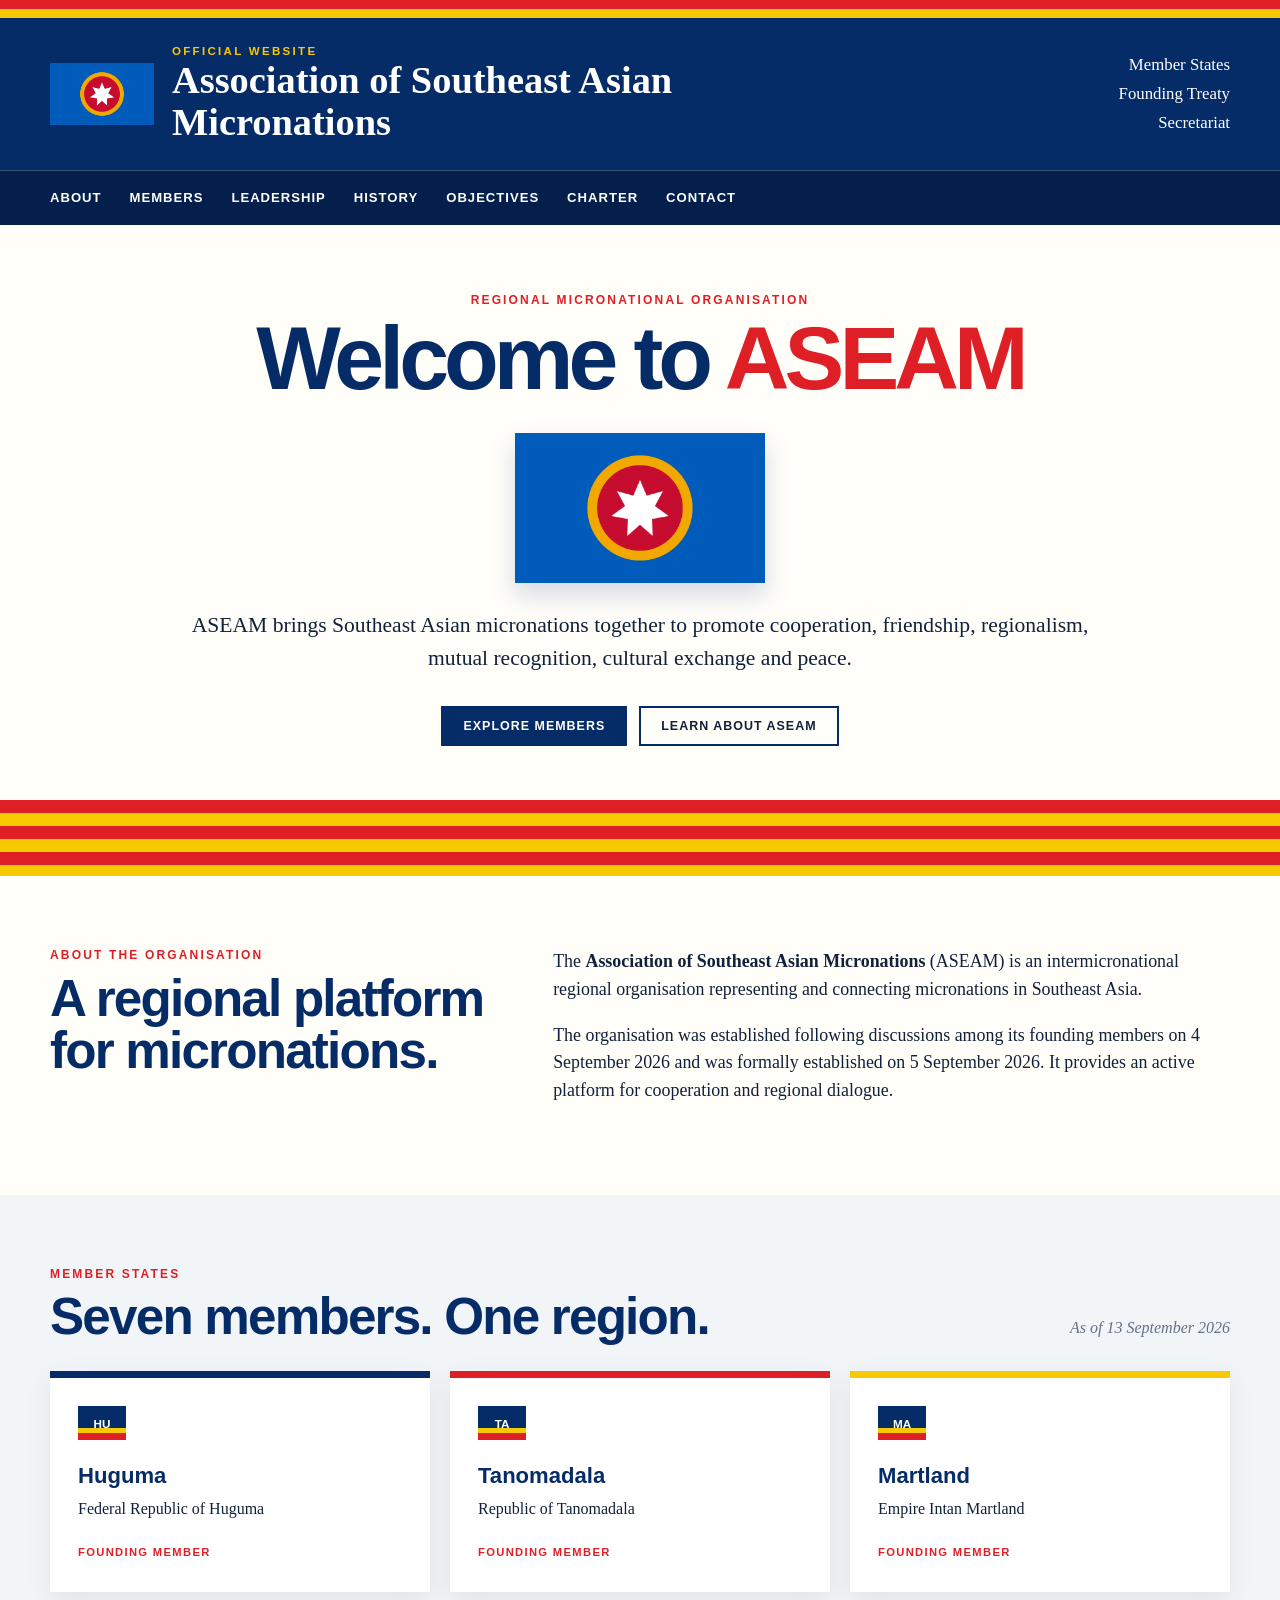
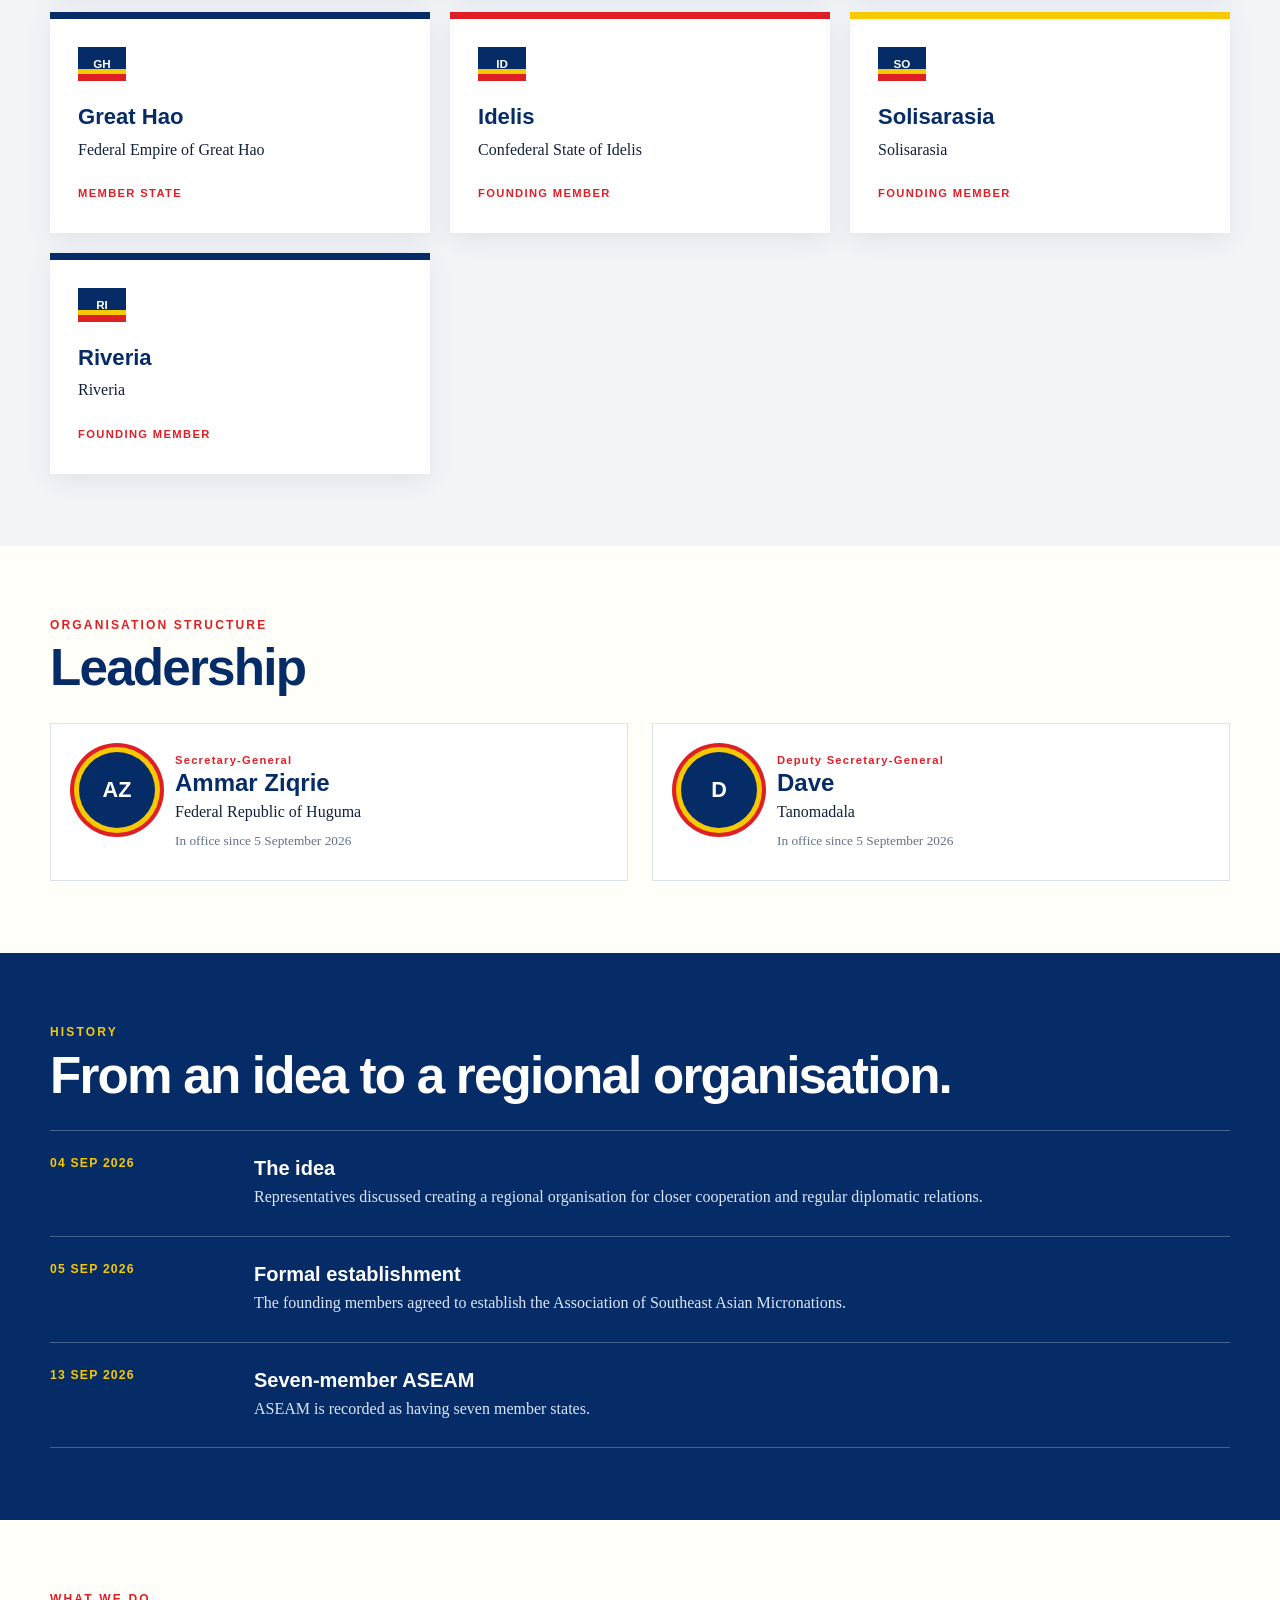
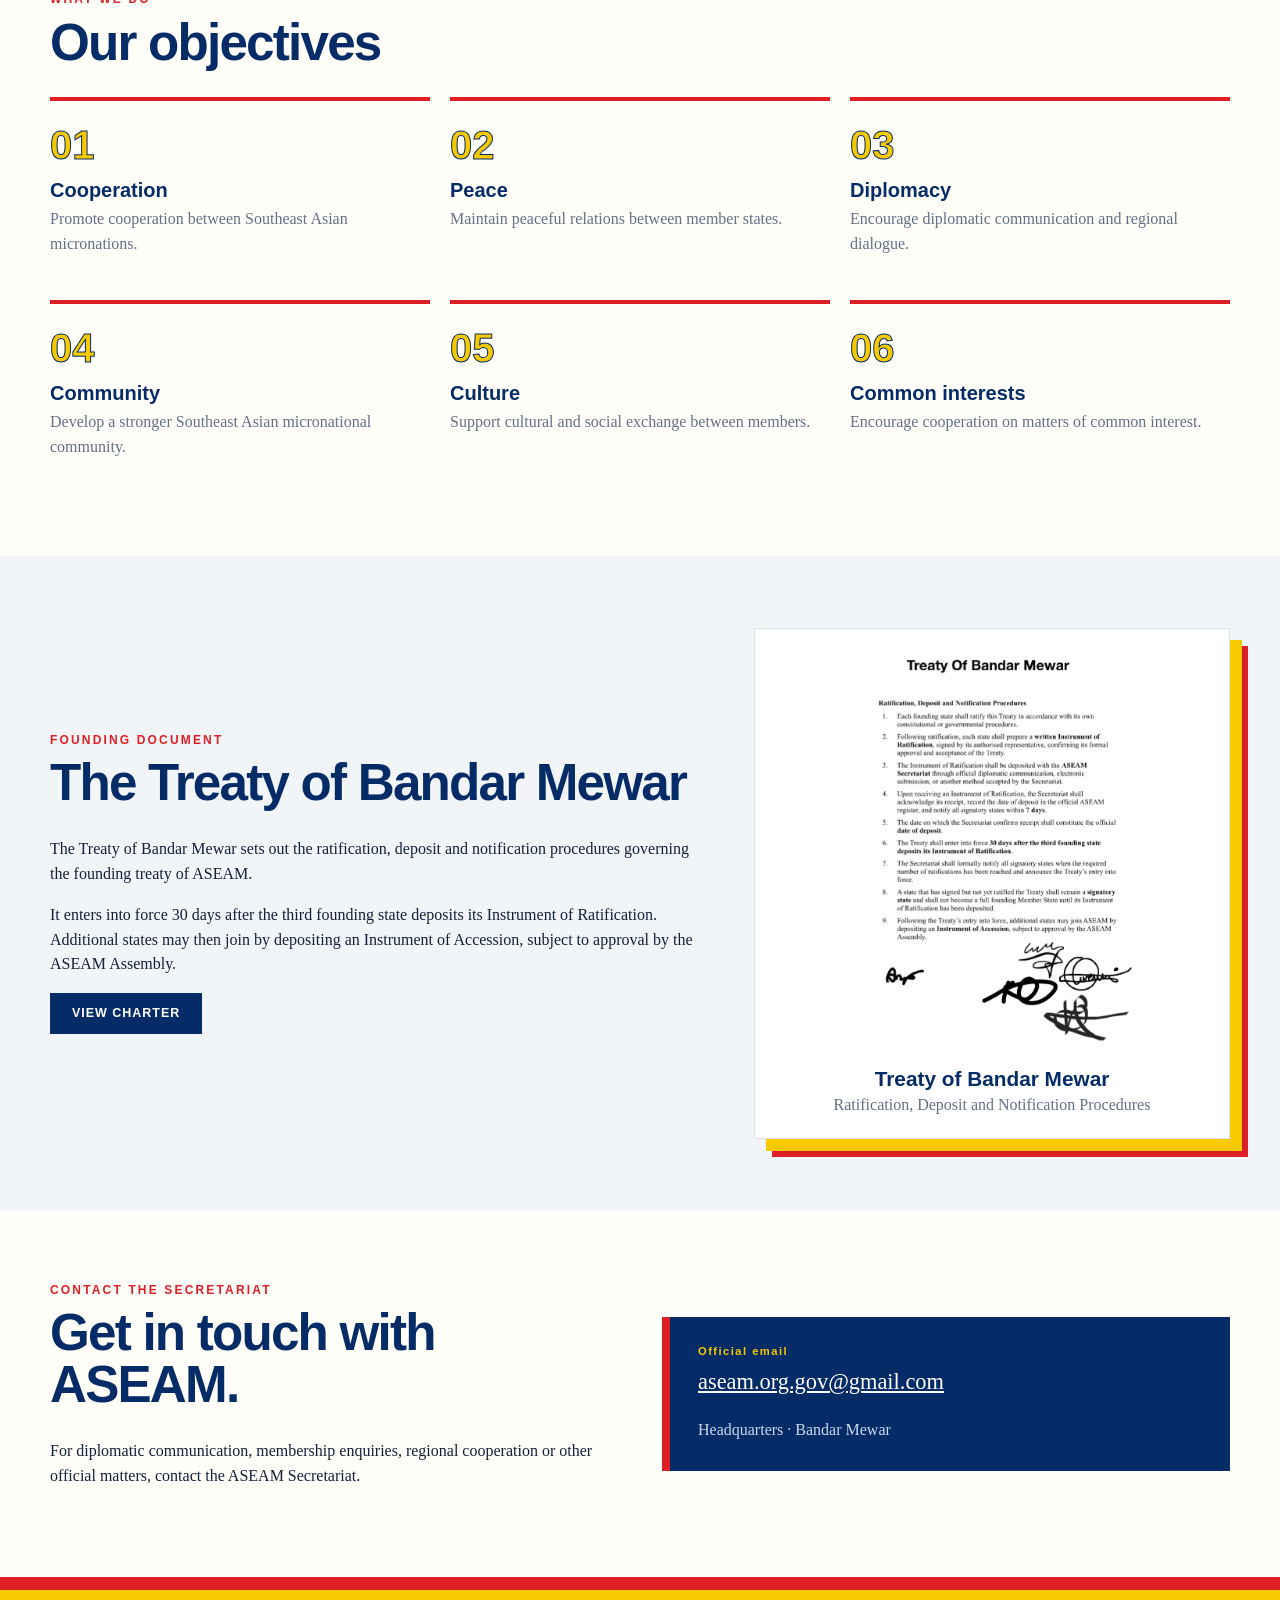
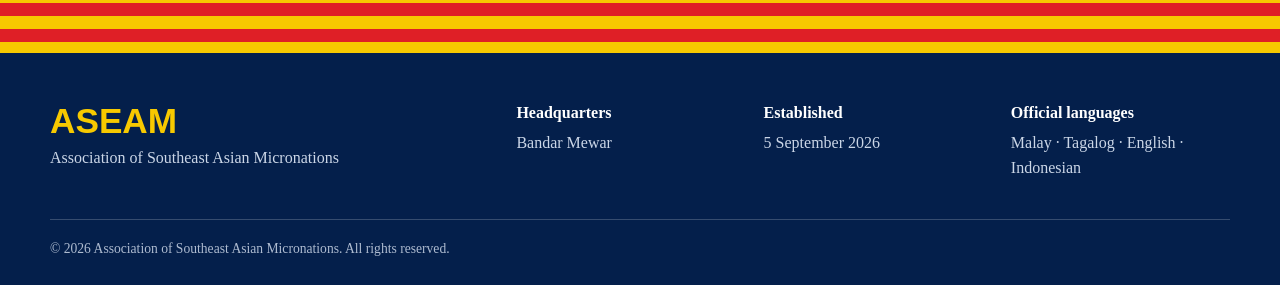
==== index.html @ 9590c594 "Update index.html" ====
<!DOCTYPE html>
<html lang="en">
<head>
  <meta charset="UTF-8">
  <meta name="viewport" content="width=device-width, initial-scale=1.0">
  <meta name="description" content="ASEAM — regional cooperation, friendship and cultural exchange among Southeast Asian micronations.">
  <title>ASEAM — Association of Southeast Asian Micronations</title>
  <style>
    :root {
      --blue: #062c68;
      --blue-2: #0a468f;
      --red: #df1f26;
      --yellow: #f7c900;
      --ink: #12213b;
      --paper: #fffef9;
      --muted: #637087;
      --line: #dce2ea;
      --max: 1180px;
    }

    * { box-sizing: border-box; }
    html { scroll-behavior: smooth; }
    body {
      margin: 0;
      color: var(--ink);
      background: var(--paper);
      font-family: Georgia, "Times New Roman", serif;
      line-height: 1.55;
    }
    img { display: block; max-width: 100%; }
    a { color: inherit; }
    .container { width: min(var(--max), calc(100% - 40px)); margin-inline: auto; }

    .colour-band {
      height: 18px;
      background: linear-gradient(to bottom, var(--red) 0 50%, var(--yellow) 50% 100%);
    }

    .site-header { background: var(--blue); color: white; }
    .masthead {
      min-height: 150px;
      display: flex;
      align-items: center;
      justify-content: space-between;
      gap: 32px;
      padding-block: 24px;
    }
    .brand { display: flex; align-items: center; gap: 18px; text-decoration: none; }
    .brand img { width: 104px; height: 104px; object-fit: contain; }
    .brand-kicker { margin: 0 0 2px; color: var(--yellow); font: 700 .72rem/1.2 Arial, sans-serif; letter-spacing: .2em; }
    .brand h1 { margin: 0; max-width: 690px; font-size: clamp(1.45rem, 3vw, 2.5rem); line-height: 1.08; font-weight: 600; }

    .quick-links { display: grid; gap: 3px; text-align: right; font-size: 1.05rem; }
    .quick-links a { text-decoration: none; }
    .quick-links a:hover { color: var(--yellow); }

    .nav-wrap { border-top: 1px solid rgb(255 255 255 / .22); background: #041f4b; }
    .main-nav { min-height: 54px; display: flex; align-items: center; justify-content: space-between; }
    .nav-links { display: flex; align-items: center; gap: 28px; }
    .nav-links a { color: white; text-decoration: none; font: 700 .82rem/1 Arial, sans-serif; letter-spacing: .075em; text-transform: uppercase; }
    .nav-links a:hover { color: var(--yellow); }
    .menu-toggle { display: none; border: 0; background: transparent; color: white; font-size: 1.6rem; cursor: pointer; }

    .hero { padding: 68px 0 54px; text-align: center; }
    .eyebrow { margin: 0 0 10px; color: var(--red); font: 800 .75rem/1.2 Arial, sans-serif; letter-spacing: .18em; text-transform: uppercase; }
    .hero h2 { margin: 0; color: var(--blue); font: 800 clamp(2.5rem, 7vw, 5.8rem)/.93 Arial, sans-serif; letter-spacing: -.055em; }
    .hero h2 span { color: var(--red); }
    .hero-copy { max-width: 900px; margin: 26px auto 0; font-size: clamp(1.05rem, 2.1vw, 1.35rem); }
    .hero-seal { width: min(250px, 55vw); margin: 32px auto 0; filter: drop-shadow(0 12px 12px rgb(6 44 104 / .17)); }
    .hero-actions { display: flex; justify-content: center; flex-wrap: wrap; gap: 12px; margin-top: 30px; }
    .button { display: inline-block; padding: 12px 20px; border: 2px solid var(--blue); text-decoration: none; font: 800 .78rem/1 Arial, sans-serif; letter-spacing: .08em; text-transform: uppercase; }
    .button.primary { color: white; background: var(--blue); }
    .button.primary:hover { background: var(--red); border-color: var(--red); }
    .button.secondary:hover { color: white; background: var(--blue); }

    .stripe-block { height: 76px; background: repeating-linear-gradient(to bottom, var(--red) 0 13px, var(--yellow) 13px 26px); }
    .section { padding: 72px 0; }
    .section-alt { background: #f2f5f8; }
    .section-dark { color: white; background: var(--blue); }
    .section h2 { margin: 0 0 28px; color: var(--blue); font: 800 clamp(2rem, 4vw, 3.45rem)/1.02 Arial, sans-serif; letter-spacing: -.035em; }
    .section-dark h2 { color: white; }
    .section-dark .eyebrow { color: var(--yellow); }
    .intro-grid { display: grid; grid-template-columns: .9fr 1.4fr; gap: 68px; align-items: start; }
    .prose { font-size: 1.12rem; }
    .prose p:first-child { margin-top: 0; }

    .section-heading { display: flex; align-items: end; justify-content: space-between; gap: 20px; }
    .date-note { padding-bottom: 31px; color: var(--muted); font-style: italic; }
    .member-grid, .objectives-grid { display: grid; grid-template-columns: repeat(3, 1fr); gap: 20px; }
    .member-card { position: relative; min-height: 218px; padding: 28px; border-top: 7px solid var(--blue); background: white; box-shadow: 0 8px 25px rgb(18 33 59 / .08); }
    .member-card:nth-child(3n + 2) { border-color: var(--red); }
    .member-card:nth-child(3n) { border-color: var(--yellow); }
    .flag-placeholder { width: 48px; height: 34px; display: grid; place-items: center; margin-bottom: 24px; color: white; background: var(--blue); font: 800 .73rem/1 Arial, sans-serif; box-shadow: inset 0 -7px var(--red), inset 0 -12px var(--yellow); }
    .member-card h3 { margin: 0; color: var(--blue); font: 800 1.38rem/1.1 Arial, sans-serif; }
    .member-card p { margin: 8px 0 18px; }
    .member-card span { color: var(--red); font: 800 .7rem/1 Arial, sans-serif; letter-spacing: .12em; text-transform: uppercase; }

    .leadership-grid { display: grid; grid-template-columns: 1fr 1fr; gap: 24px; }
    .leader-card { display: flex; gap: 20px; padding: 28px; border: 1px solid var(--line); background: white; }
    .avatar { flex: 0 0 76px; height: 76px; display: grid; place-items: center; border-radius: 50%; color: white; background: var(--blue); font: 800 1.35rem Arial, sans-serif; box-shadow: 0 0 0 5px var(--yellow), 0 0 0 9px var(--red); }
    .role { margin: 0 0 7px; color: var(--red); font: 800 .7rem/1 Arial, sans-serif; letter-spacing: .11em; }
    .leader-card h3 { margin: 0; color: var(--blue); font: 800 1.5rem Arial, sans-serif; }
    .leader-card p { margin: 3px 0; }
    .leader-card small { color: var(--muted); }

    .timeline { border-top: 1px solid rgb(255 255 255 / .25); }
    .timeline-item { display: grid; grid-template-columns: 170px 1fr; gap: 34px; padding: 26px 0; border-bottom: 1px solid rgb(255 255 255 / .25); }
    .timeline-item > span { color: var(--yellow); font: 800 .76rem/1 Arial, sans-serif; letter-spacing: .1em; }
    .timeline h3 { margin: 0 0 5px; font: 800 1.25rem Arial, sans-serif; }
    .timeline p { margin: 0; color: #dbe6f8; }

    .objectives-grid > div { padding: 24px 0; border-top: 4px solid var(--red); }
    .objectives-grid b { color: var(--yellow); -webkit-text-stroke: 1px var(--blue); font: 900 2.5rem/1 Arial, sans-serif; }
    .objectives-grid h3 { margin: 12px 0 5px; color: var(--blue); font: 800 1.25rem Arial, sans-serif; }
    .objectives-grid p { margin: 0; color: var(--muted); }

    .charter { display: grid; grid-template-columns: 1.15fr .85fr; gap: 60px; align-items: center; }
    .document-card { padding: 20px; border: 1px solid var(--line); background: white; box-shadow: 12px 12px 0 var(--yellow), 18px 18px 0 var(--red); text-align: center; }
    .document-card img { max-height: 400px; margin: auto; object-fit: contain; }
    .document-card h3 { margin: 18px 0 2px; color: var(--blue); font: 800 1.3rem Arial, sans-serif; }
    .document-card p { margin: 0; color: var(--muted); }

    .contact-card { display: grid; grid-template-columns: 1fr 1fr; gap: 44px; align-items: center; }
    .contact-box { padding: 28px; border-left: 8px solid var(--red); background: var(--blue); color: white; }
    .contact-label { display: block; color: var(--yellow); font: 800 .7rem Arial, sans-serif; letter-spacing: .13em; }
    .contact-box a { display: block; margin: 8px 0 18px; font-size: clamp(1rem, 2.2vw, 1.4rem); }
    .contact-location { color: #cad8ed; }

    footer { padding: 48px 0 26px; color: white; background: #041f4b; }
    .footer-grid { display: grid; grid-template-columns: 2fr repeat(3, 1fr); gap: 28px; }
    .footer-brand { color: var(--yellow); font: 900 2.2rem Arial, sans-serif; }
    footer p { margin: 5px 0; color: #cbd6e7; }
    .copyright { margin-top: 34px; padding-top: 18px; border-top: 1px solid rgb(255 255 255 / .2); color: #aebbd0; font-size: .85rem; }

    @media (max-width: 850px) {
      .masthead { min-height: 126px; }
      .brand img { width: 78px; height: 78px; }
      .quick-links { display: none; }
      .menu-toggle { display: block; margin-left: auto; }
      .main-nav { position: relative; }
      .nav-links { display: none; position: absolute; z-index: 5; top: 54px; left: -20px; right: -20px; padding: 18px 20px 24px; background: #041f4b; flex-direction: column; align-items: flex-start; gap: 18px; }
      .nav-links.open { display: flex; }
      .intro-grid, .charter, .contact-card { grid-template-columns: 1fr; gap: 32px; }
      .member-grid, .objectives-grid { grid-template-columns: repeat(2, 1fr); }
      .leadership-grid { grid-template-columns: 1fr; }
      .footer-grid { grid-template-columns: 1fr 1fr; }
    }

    @media (max-width: 560px) {
      .container { width: min(100% - 28px, var(--max)); }
      .brand { gap: 12px; }
      .brand h1 { font-size: 1.18rem; }
      .brand-kicker { font-size: .62rem; letter-spacing: .12em; }
      .hero { padding-top: 48px; }
      .hero h2 { font-size: clamp(2.35rem, 13vw, 4rem); }
      .section { padding: 56px 0; }
      .member-grid, .objectives-grid { grid-template-columns: 1fr; }
      .section-heading { align-items: start; flex-direction: column; }
      .date-note { padding: 0 0 20px; }
      .timeline-item { grid-template-columns: 1fr; gap: 12px; }
      .leader-card { align-items: flex-start; flex-direction: column; }
      .footer-grid { grid-template-columns: 1fr; }
    }
  </style>
</head>
<body>
  <div class="colour-band" aria-hidden="true"></div>
  <header class="site-header">
    <div class="container masthead">
      <a class="brand" href="#home" aria-label="ASEAM home">
        <img src="IMG_1928.png" alt="ASEAM emblem">
        <div>
          <p class="brand-kicker">OFFICIAL WEBSITE</p>
          <h1>Association of Southeast Asian Micronations</h1>
        </div>
      </a>
      <div class="quick-links" aria-label="External links">
        <a href="#members">Member States</a>
        <a href="#charter">Founding Treaty</a>
        <a href="#contact">Secretariat</a>
      </div>
    </div>
    <div class="nav-wrap">
      <nav class="container main-nav" aria-label="Main navigation">
        <button class="menu-toggle" type="button" aria-expanded="false" aria-controls="nav-links">☰</button>
        <div class="nav-links" id="nav-links">
          <a href="#about">About</a><a href="#members">Members</a><a href="#leadership">Leadership</a>
          <a href="#history">History</a><a href="#objectives">Objectives</a><a href="#charter">Charter</a><a href="#contact">Contact</a>
        </div>
      </nav>
    </div>
  </header>

  <main id="home">
    <section class="hero">
      <div class="container">
        <p class="eyebrow">Regional Micronational Organisation</p>
        <h2>Welcome to <span>ASEAM</span></h2>
        <img class="hero-seal" src="IMG_1928.png" alt="Emblem of ASEAM">
        <p class="hero-copy">ASEAM brings Southeast Asian micronations together to promote cooperation, friendship, regionalism, mutual recognition, cultural exchange and peace.</p>
        <div class="hero-actions"><a class="button primary" href="#members">Explore members</a><a class="button secondary" href="#about">Learn about ASEAM</a></div>
      </div>
    </section>
    <div class="stripe-block" aria-hidden="true"></div>

    <section id="about" class="section">
      <div class="container intro-grid">
        <div><p class="eyebrow">About the organisation</p><h2>A regional platform for micronations.</h2></div>
        <div class="prose"><p>The <strong>Association of Southeast Asian Micronations</strong> (ASEAM) is an intermicronational regional organisation representing and connecting micronations in Southeast Asia.</p><p>The organisation was established following discussions among its founding members on 4 September 2026 and was formally established on 5 September 2026. It provides an active platform for cooperation and regional dialogue.</p></div>
      </div>
    </section>

    <section id="members" class="section section-alt"><div class="container">
      <div class="section-heading"><div><p class="eyebrow">Member states</p><h2>Seven members. One region.</h2></div><span class="date-note">As of 13 September 2026</span></div>
      <div class="member-grid">
        <article class="member-card"><div class="flag-placeholder">HU</div><h3>Huguma</h3><p>Federal Republic of Huguma</p><span>Founding member</span></article>
        <article class="member-card"><div class="flag-placeholder">TA</div><h3>Tanomadala</h3><p>Republic of Tanomadala</p><span>Founding member</span></article>
        <article class="member-card"><div class="flag-placeholder">MA</div><h3>Martland</h3><p>Empire Intan Martland</p><span>Founding member</span></article>
        <article class="member-card"><div class="flag-placeholder">GH</div><h3>Great Hao</h3><p>Federal Empire of Great Hao</p><span>Member state</span></article>
        <article class="member-card"><div class="flag-placeholder">ID</div><h3>Idelis</h3><p>Confederal State of Idelis</p><span>Founding member</span></article>
        <article class="member-card"><div class="flag-placeholder">SO</div><h3>Solisarasia</h3><p>Solisarasia</p><span>Founding member</span></article>
        <article class="member-card"><div class="flag-placeholder">RI</div><h3>Riveria</h3><p>Riveria</p><span>Founding member</span></article>
      </div>
    </div></section>

    <section id="leadership" class="section"><div class="container">
      <p class="eyebrow">Organisation structure</p><h2>Leadership</h2>
      <div class="leadership-grid">
        <article class="leader-card"><div class="avatar">AZ</div><div><p class="role">Secretary-General</p><h3>Ammar Ziqrie</h3><p>Federal Republic of Huguma</p><small>In office since 5 September 2026</small></div></article>
        <article class="leader-card"><div class="avatar">D</div><div><p class="role">Deputy Secretary-General</p><h3>Dave</h3><p>Tanomadala</p><small>In office since 5 September 2026</small></div></article>
      </div>
    </div></section>

    <section id="history" class="section section-dark"><div class="container">
      <p class="eyebrow">History</p><h2>From an idea to a regional organisation.</h2>
      <div class="timeline">
        <div class="timeline-item"><span>04 SEP 2026</span><div><h3>The idea</h3><p>Representatives discussed creating a regional organisation for closer cooperation and regular diplomatic relations.</p></div></div>
        <div class="timeline-item"><span>05 SEP 2026</span><div><h3>Formal establishment</h3><p>The founding members agreed to establish the Association of Southeast Asian Micronations.</p></div></div>
        <div class="timeline-item"><span>13 SEP 2026</span><div><h3>Seven-member ASEAM</h3><p>ASEAM is recorded as having seven member states.</p></div></div>
      </div>
    </div></section>

    <section id="objectives" class="section"><div class="container">
      <p class="eyebrow">What we do</p><h2>Our objectives</h2>
      <div class="objectives-grid">
        <div><b>01</b><h3>Cooperation</h3><p>Promote cooperation between Southeast Asian micronations.</p></div><div><b>02</b><h3>Peace</h3><p>Maintain peaceful relations between member states.</p></div><div><b>03</b><h3>Diplomacy</h3><p>Encourage diplomatic communication and regional dialogue.</p></div><div><b>04</b><h3>Community</h3><p>Develop a stronger Southeast Asian micronational community.</p></div><div><b>05</b><h3>Culture</h3><p>Support cultural and social exchange between members.</p></div><div><b>06</b><h3>Common interests</h3><p>Encourage cooperation on matters of common interest.</p></div>
      </div>
    </div></section>

    <section id="charter" class="section section-alt"><div class="container charter">
      <div><p class="eyebrow">Founding document</p><h2>The Treaty of Bandar Mewar</h2><p>The Treaty of Bandar Mewar sets out the ratification, deposit and notification procedures governing the founding treaty of ASEAM.</p><p>It enters into force 30 days after the third founding state deposits its Instrument of Ratification. Additional states may then join by depositing an Instrument of Accession, subject to approval by the ASEAM Assembly.</p><a class="button primary" href="IMG_1929.png" target="_blank" rel="noopener">View charter</a></div>
      <div class="document-card"><img src="IMG_1929.png" alt="Treaty of Bandar Mewar"><h3>Treaty of Bandar Mewar</h3><p>Ratification, Deposit and Notification Procedures</p></div>
    </div></section>

    <section id="contact" class="section"><div class="container contact-card">
      <div><p class="eyebrow">Contact the Secretariat</p><h2>Get in touch with ASEAM.</h2><p>For diplomatic communication, membership enquiries, regional cooperation or other official matters, contact the ASEAM Secretariat.</p></div>
      <div class="contact-box"><span class="contact-label">Official email</span><a href="mailto:aseam.org.gov@gmail.com">aseam.org.gov@gmail.com</a><span class="contact-location">Headquarters · Bandar Mewar</span></div>
    </div></section>
  </main>

  <div class="stripe-block" aria-hidden="true"></div>
  <footer><div class="container footer-grid"><div><div class="footer-brand">ASEAM</div><p>Association of Southeast Asian Micronations</p></div><div><strong>Headquarters</strong><p>Bandar Mewar</p></div><div><strong>Established</strong><p>5 September 2026</p></div><div><strong>Official languages</strong><p>Malay · Tagalog · English · Indonesian</p></div></div><div class="container copyright">© 2026 Association of Southeast Asian Micronations. All rights reserved.</div></footer>

  <script>
    const toggle = document.querySelector('.menu-toggle');
    const links = document.querySelector('.nav-links');
    toggle.addEventListener('click', () => {
      const open = links.classList.toggle('open');
      toggle.setAttribute('aria-expanded', String(open));
      toggle.textContent = open ? '×' : '☰';
    });
    links.querySelectorAll('a').forEach(link => link.addEventListener('click', () => {
      links.classList.remove('open');
      toggle.setAttribute('aria-expanded', 'false');
      toggle.textContent = '☰';
    }));
  </script>
</body>
</html>
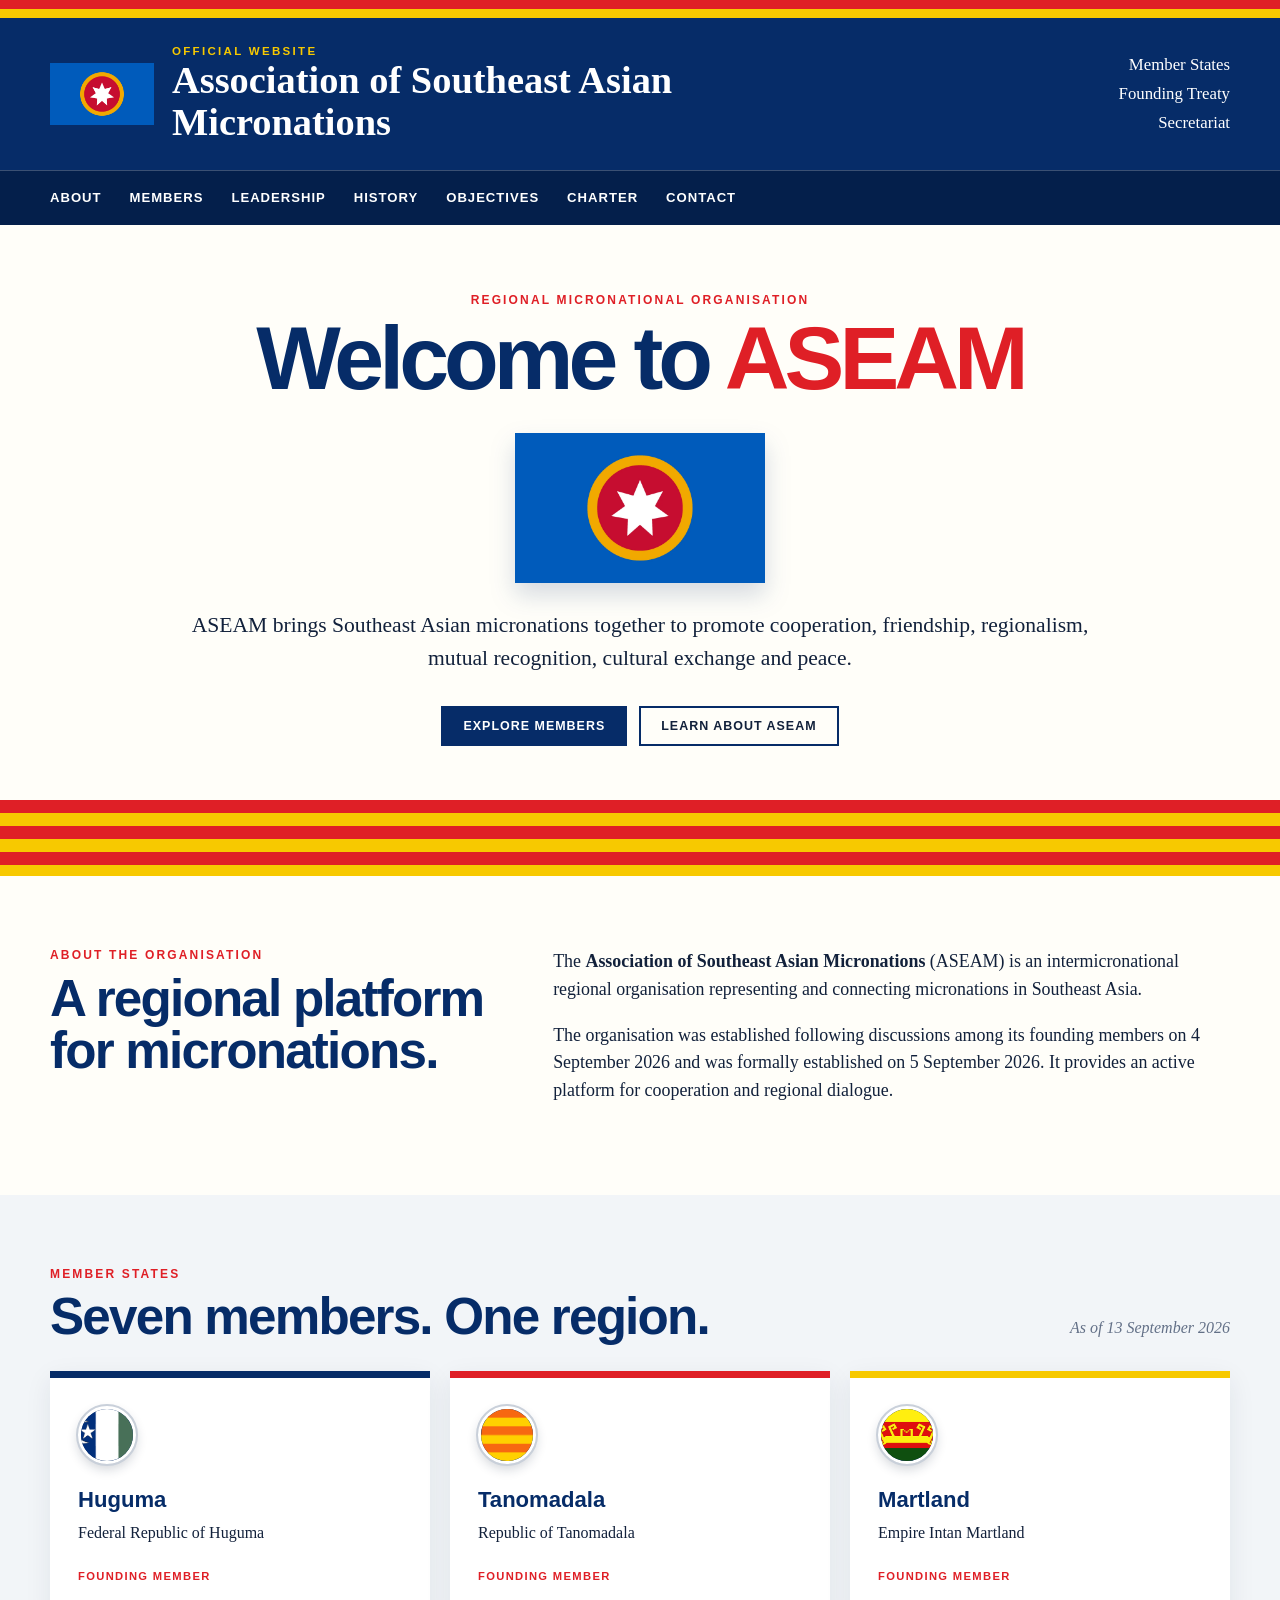
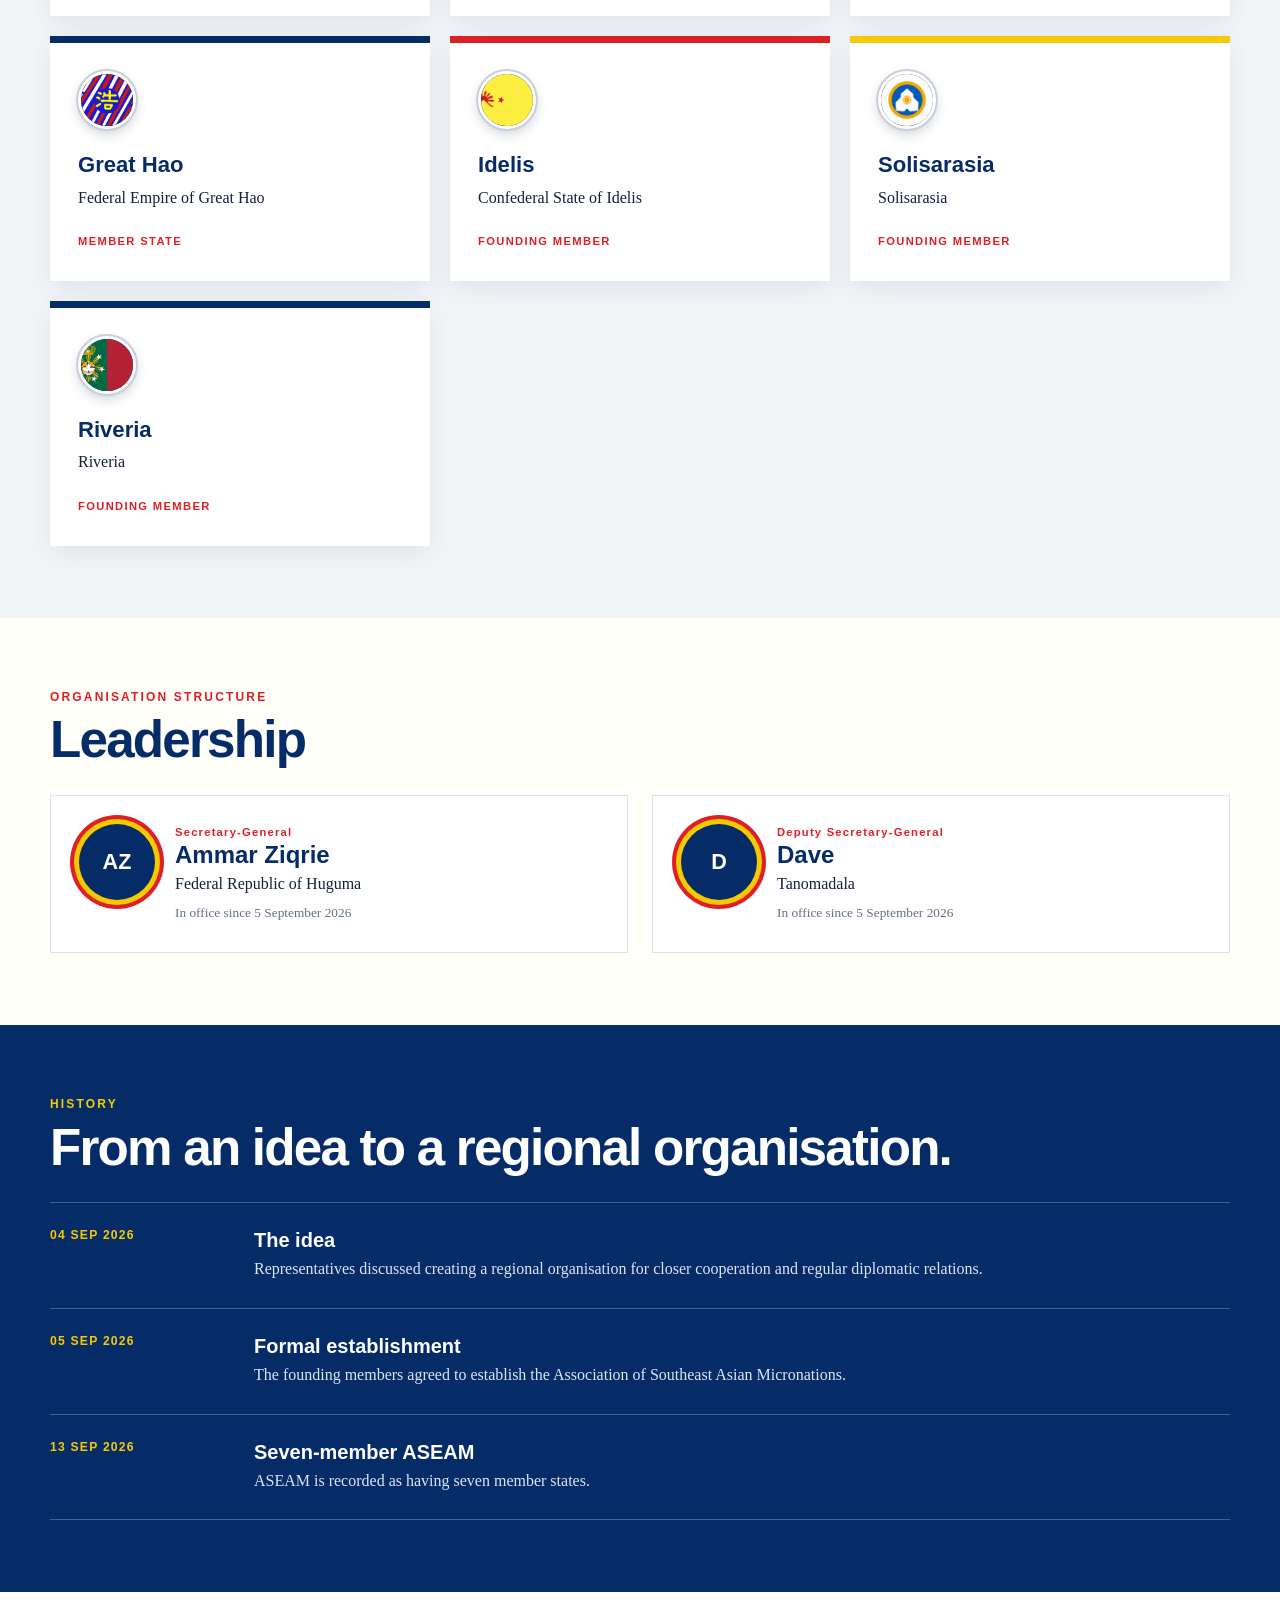
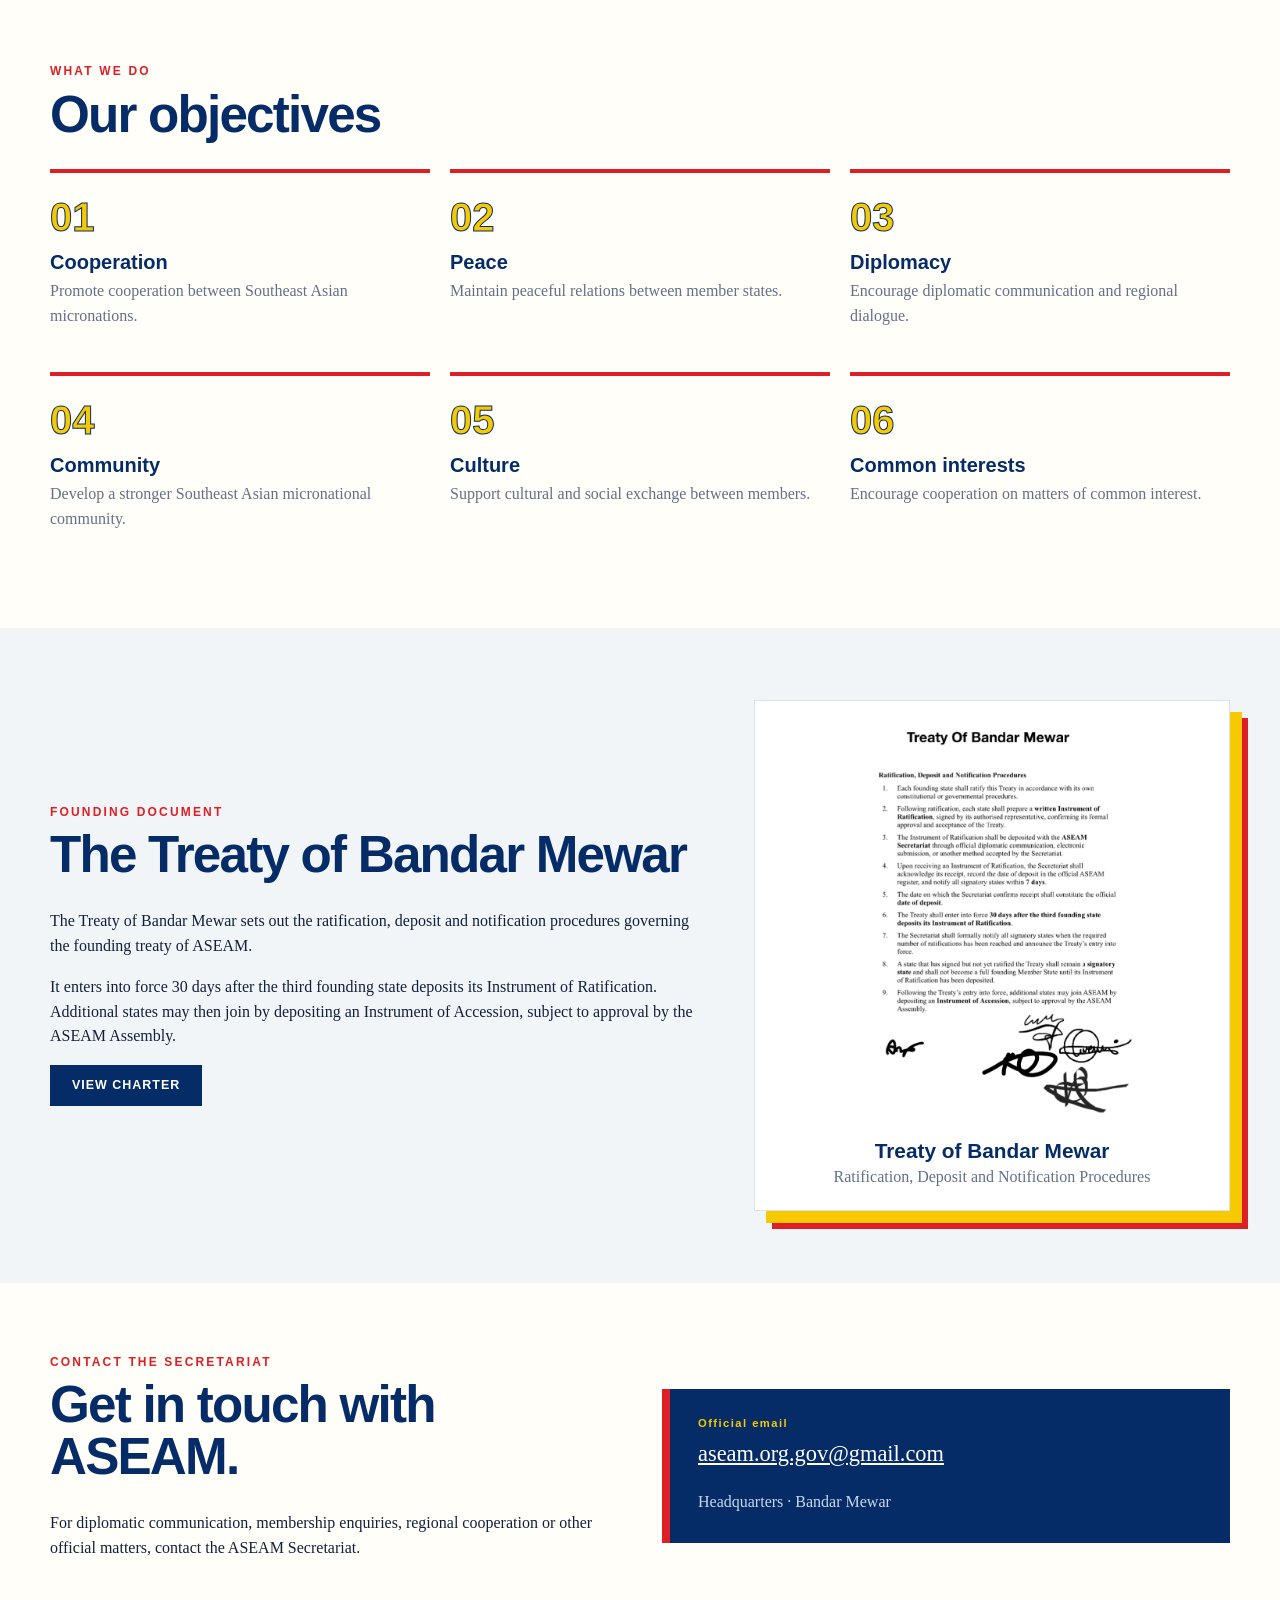
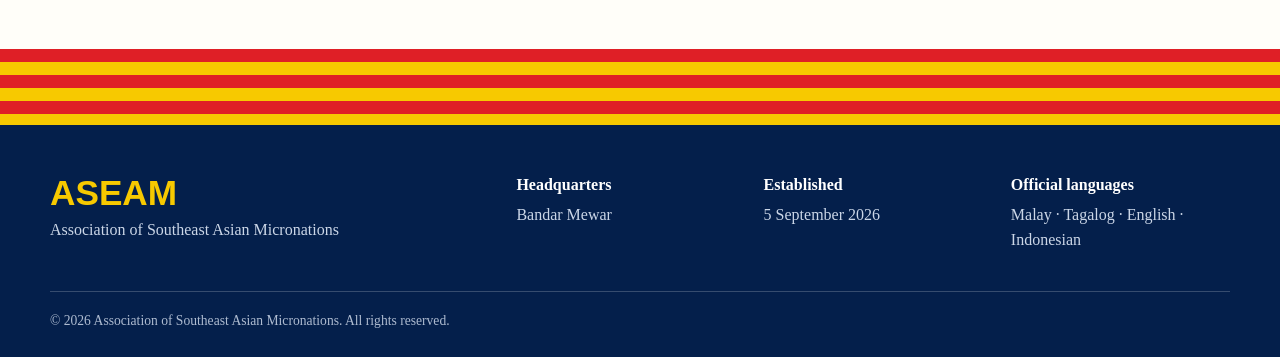
==== commit 59253ba3: "Update index.html" ====
--- a/index.html
+++ b/index.html
@@ -5,6 +5,8 @@
   <meta name="viewport" content="width=device-width, initial-scale=1.0">
   <meta name="description" content="ASEAM — regional cooperation, friendship and cultural exchange among Southeast Asian micronations.">
   <title>ASEAM — Association of Southeast Asian Micronations</title>
+  <link rel="icon" type="image/png" href="IMG_1928.png">
+  <link rel="apple-touch-icon" href="IMG_1928.png">
   <style>
     :root {
       --blue: #062c68;
@@ -90,7 +92,8 @@
     .member-card { position: relative; min-height: 218px; padding: 28px; border-top: 7px solid var(--blue); background: white; box-shadow: 0 8px 25px rgb(18 33 59 / .08); }
     .member-card:nth-child(3n + 2) { border-color: var(--red); }
     .member-card:nth-child(3n) { border-color: var(--yellow); }
-    .flag-placeholder { width: 48px; height: 34px; display: grid; place-items: center; margin-bottom: 24px; color: white; background: var(--blue); font: 800 .73rem/1 Arial, sans-serif; box-shadow: inset 0 -7px var(--red), inset 0 -12px var(--yellow); }
+    .flag-placeholder { width: 58px; height: 58px; display: grid; place-items: center; margin-bottom: 24px; overflow: hidden; border: 3px solid white; border-radius: 50%; outline: 2px solid #c9d0da; color: white; background: var(--blue); font: 800 .73rem/1 Arial, sans-serif; box-shadow: 0 5px 12px rgb(18 33 59 / .2); }
+    .flag-placeholder img { width: 100%; height: 100%; object-fit: cover; }
     .member-card h3 { margin: 0; color: var(--blue); font: 800 1.38rem/1.1 Arial, sans-serif; }
     .member-card p { margin: 8px 0 18px; }
     .member-card span { color: var(--red); font: 800 .7rem/1 Arial, sans-serif; letter-spacing: .12em; text-transform: uppercase; }
@@ -213,13 +216,13 @@
     <section id="members" class="section section-alt"><div class="container">
       <div class="section-heading"><div><p class="eyebrow">Member states</p><h2>Seven members. One region.</h2></div><span class="date-note">As of 13 September 2026</span></div>
       <div class="member-grid">
-        <article class="member-card"><div class="flag-placeholder">HU</div><h3>Huguma</h3><p>Federal Republic of Huguma</p><span>Founding member</span></article>
-        <article class="member-card"><div class="flag-placeholder">TA</div><h3>Tanomadala</h3><p>Republic of Tanomadala</p><span>Founding member</span></article>
-        <article class="member-card"><div class="flag-placeholder">MA</div><h3>Martland</h3><p>Empire Intan Martland</p><span>Founding member</span></article>
-        <article class="member-card"><div class="flag-placeholder">GH</div><h3>Great Hao</h3><p>Federal Empire of Great Hao</p><span>Member state</span></article>
-        <article class="member-card"><div class="flag-placeholder">ID</div><h3>Idelis</h3><p>Confederal State of Idelis</p><span>Founding member</span></article>
-        <article class="member-card"><div class="flag-placeholder">SO</div><h3>Solisarasia</h3><p>Solisarasia</p><span>Founding member</span></article>
-        <article class="member-card"><div class="flag-placeholder">RI</div><h3>Riveria</h3><p>Riveria</p><span>Founding member</span></article>
+        <article class="member-card"><div class="flag-placeholder"><img src="IMG_0838.png" alt="Flag of the Federal Republic of Huguma"></div><h3>Huguma</h3><p>Federal Republic of Huguma</p><span>Founding member</span></article>
+        <article class="member-card"><div class="flag-placeholder"><img src="IMG_1946.png" alt="Flag of Tanomadala"></div><h3>Tanomadala</h3><p>Republic of Tanomadala</p><span>Founding member</span></article>
+        <article class="member-card"><div class="flag-placeholder"><img src="IMG_1948.png" alt="Flag of Martland"></div><h3>Martland</h3><p>Empire Intan Martland</p><span>Founding member</span></article>
+        <article class="member-card"><div class="flag-placeholder"><img src="IMG_1951.png" alt="Flag of Great Hao"></div><h3>Great Hao</h3><p>Federal Empire of Great Hao</p><span>Member state</span></article>
+        <article class="member-card"><div class="flag-placeholder"><img src="IMG_1949.png" alt="Flag of Idelis"></div><h3>Idelis</h3><p>Confederal State of Idelis</p><span>Founding member</span></article>
+        <article class="member-card"><div class="flag-placeholder"><img src="IMG_1950.png" alt="Flag of Solisarasia"></div><h3>Solisarasia</h3><p>Solisarasia</p><span>Founding member</span></article>
+        <article class="member-card"><div class="flag-placeholder"><img src="IMG_1947.png" alt="Flag of Riveria"></div><h3>Riveria</h3><p>Riveria</p><span>Founding member</span></article>
       </div>
     </div></section>
 
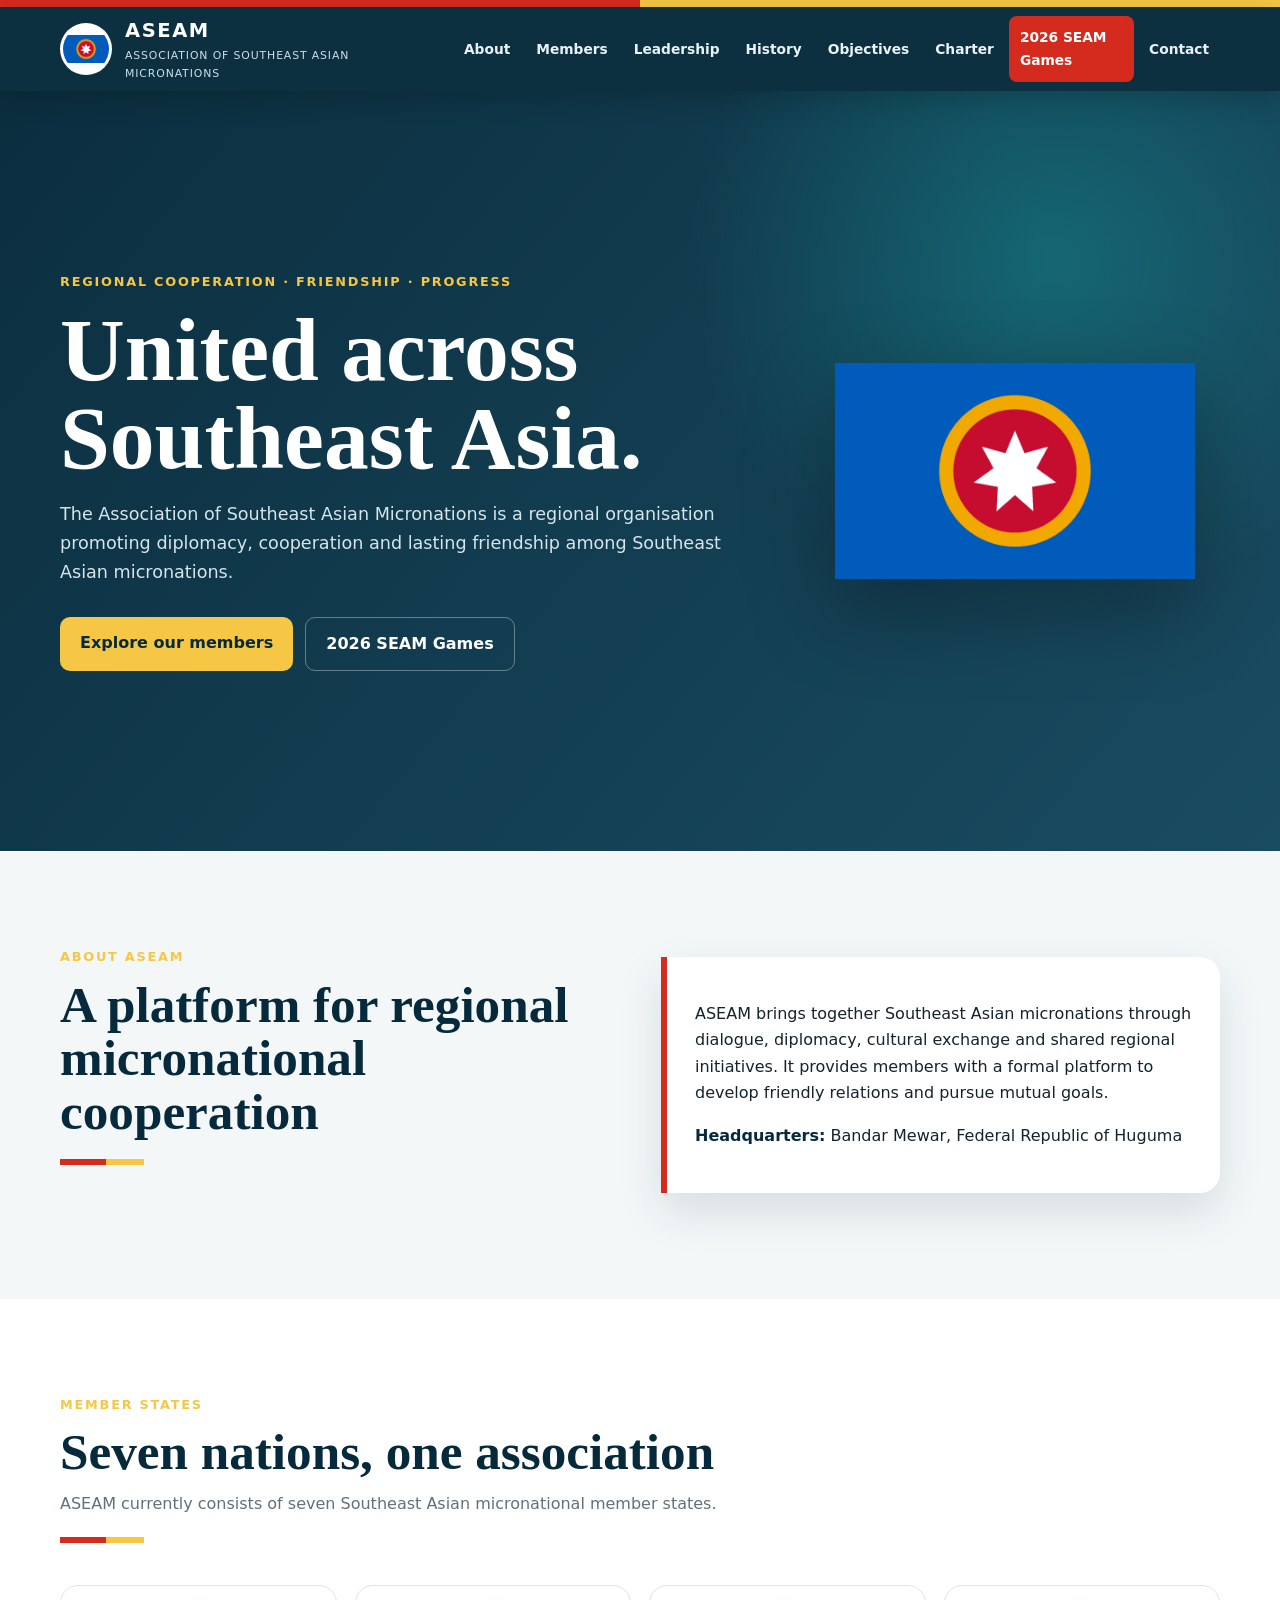
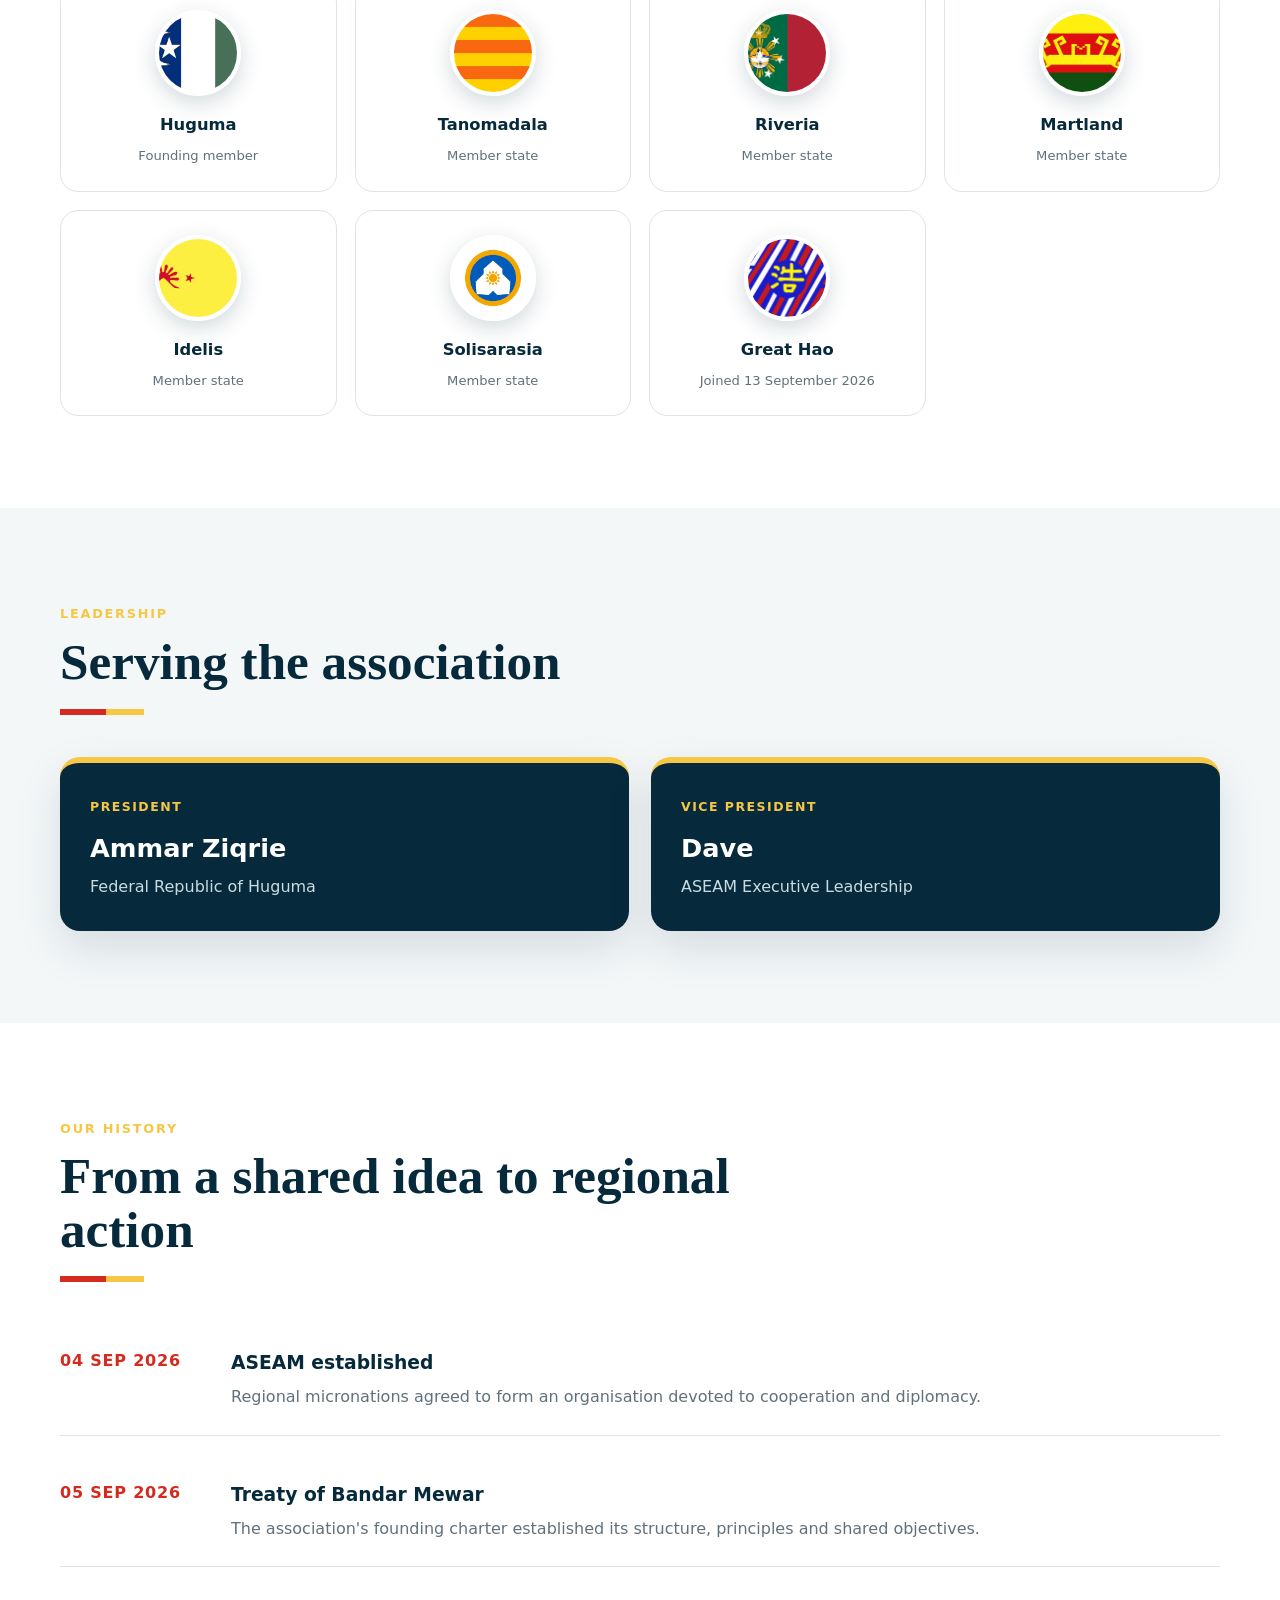
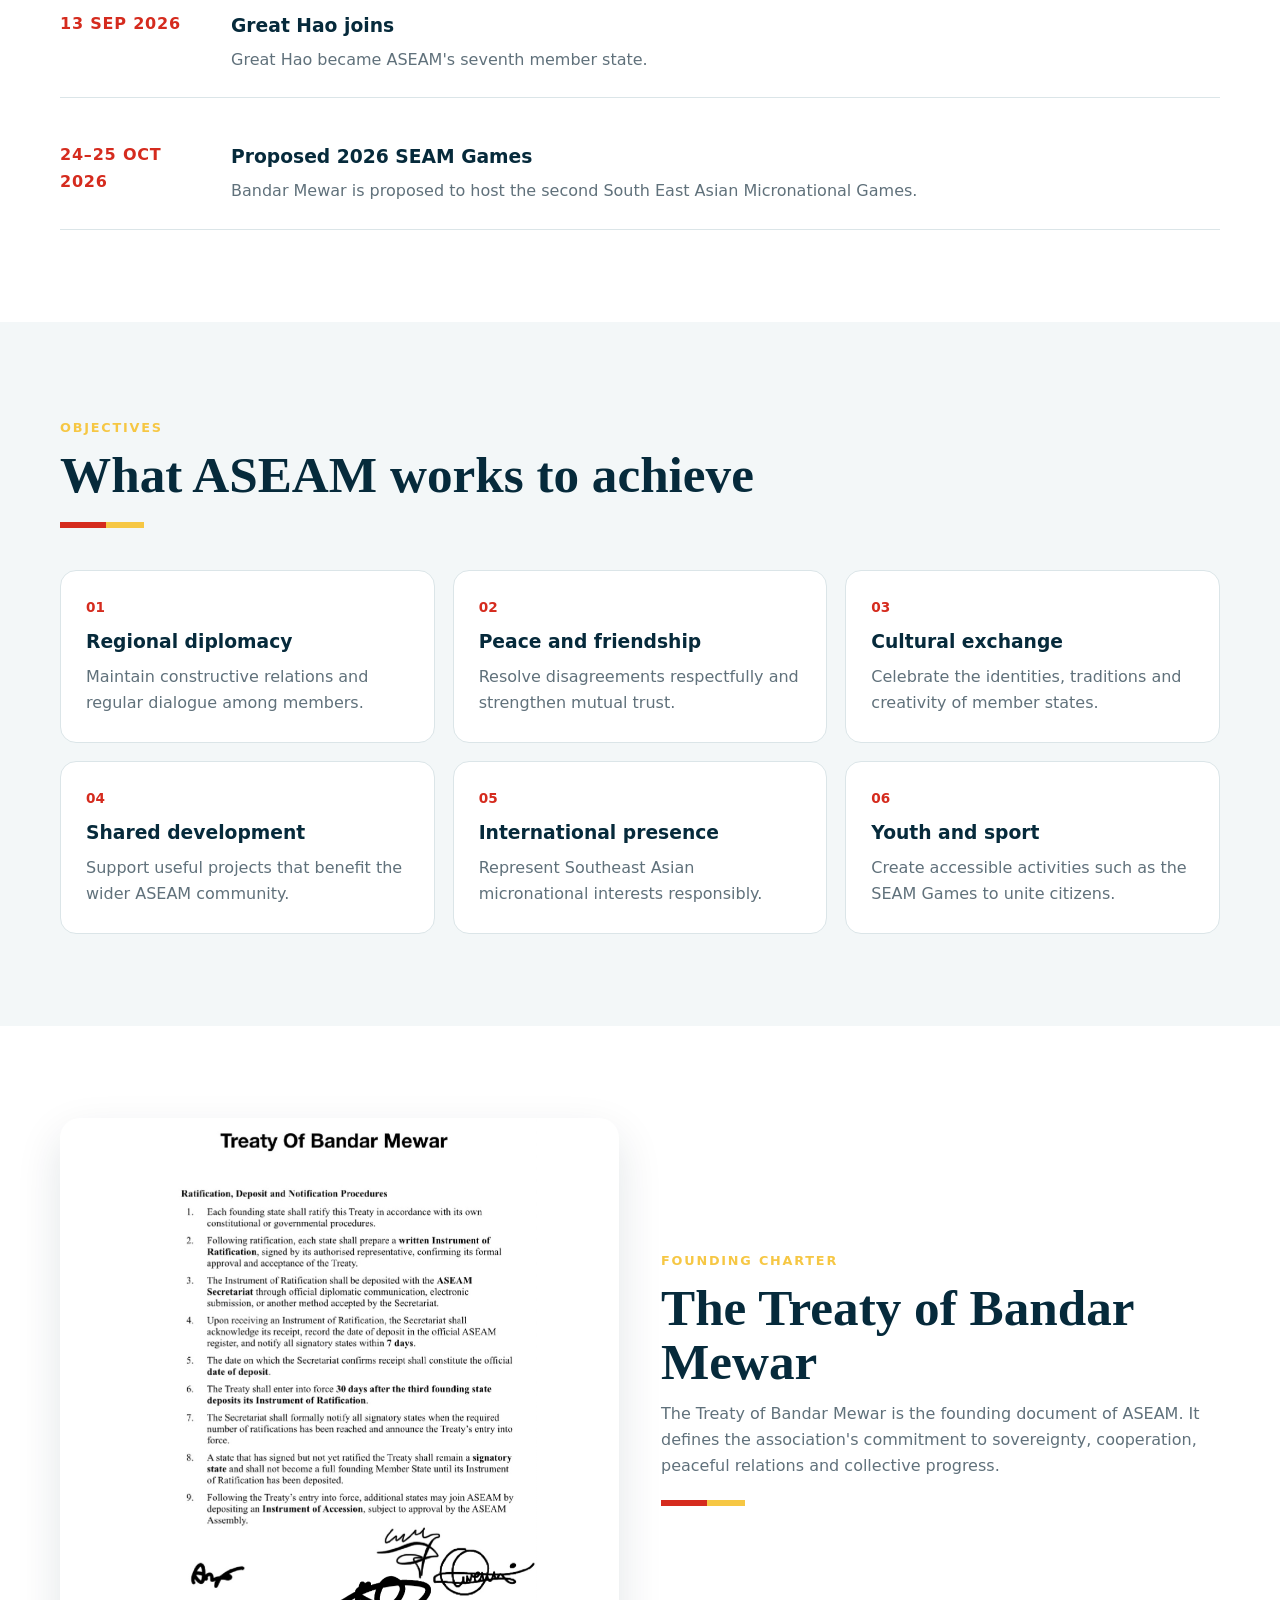
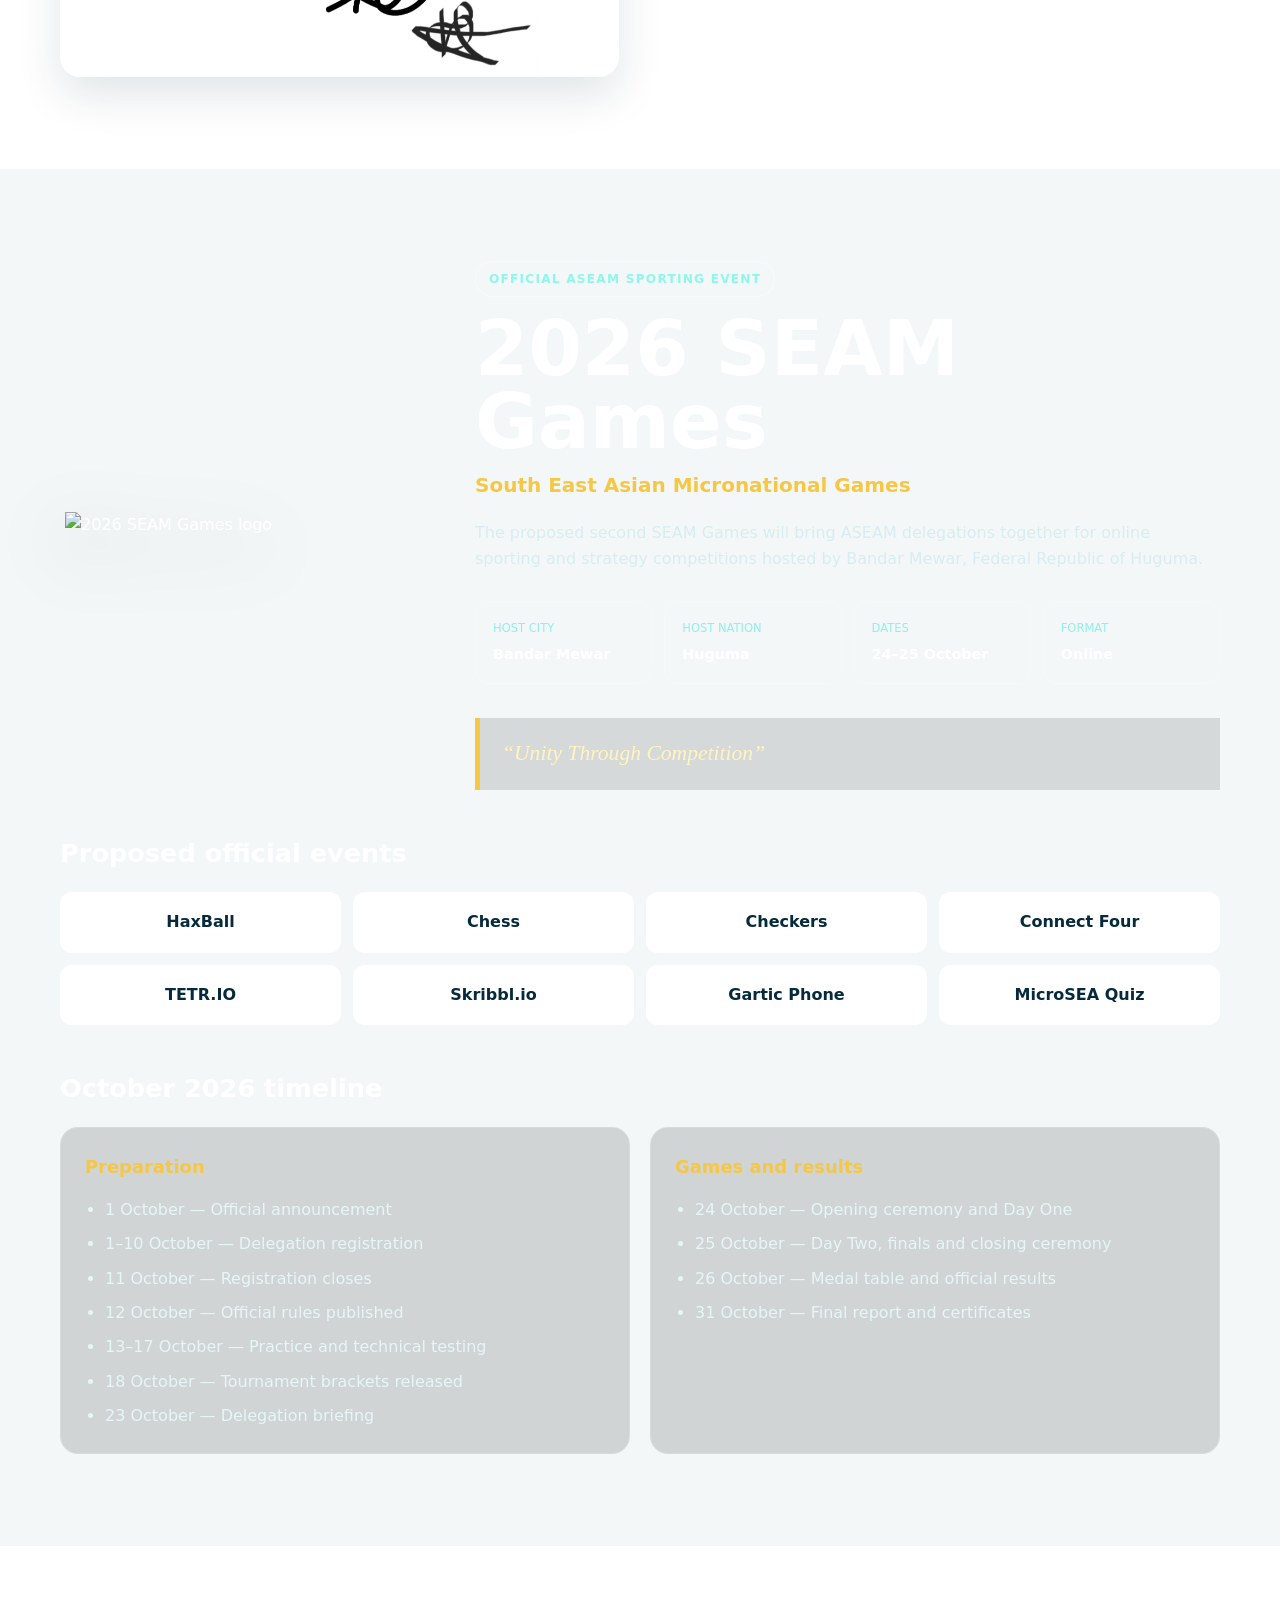
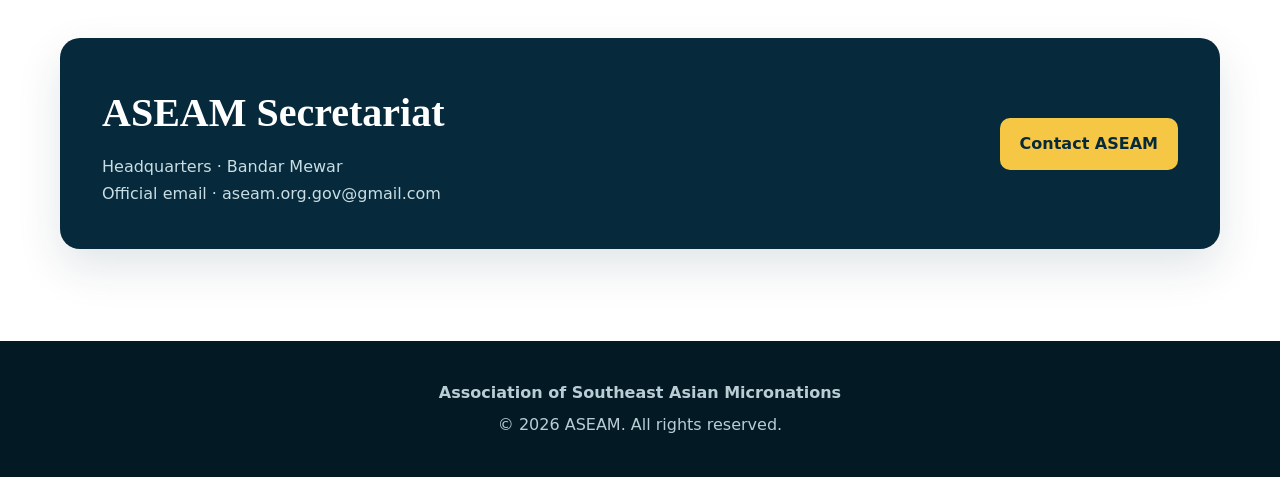
==== commit 372aa569: "Update index.html" ====
--- a/index.html
+++ b/index.html
@@ -3,280 +3,384 @@
 <head>
   <meta charset="UTF-8">
   <meta name="viewport" content="width=device-width, initial-scale=1.0">
-  <meta name="description" content="ASEAM — regional cooperation, friendship and cultural exchange among Southeast Asian micronations.">
-  <title>ASEAM — Association of Southeast Asian Micronations</title>
+  <meta name="description" content="Official website of the Association of Southeast Asian Micronations (ASEAM).">
+  <meta name="theme-color" content="#062a3b">
+  <title>ASEAM | Association of Southeast Asian Micronations</title>
   <link rel="icon" type="image/png" href="IMG_1928.png">
   <link rel="apple-touch-icon" href="IMG_1928.png">
   <style>
     :root {
-      --blue: #062c68;
-      --blue-2: #0a468f;
-      --red: #df1f26;
-      --yellow: #f7c900;
-      --ink: #12213b;
-      --paper: #fffef9;
-      --muted: #637087;
-      --line: #dce2ea;
-      --max: 1180px;
+      --navy: #062a3b;
+      --navy-2: #0b4057;
+      --red: #d52b1e;
+      --yellow: #f6c744;
+      --turquoise: #17bebb;
+      --green: #0b8f61;
+      --ink: #14232c;
+      --muted: #60717b;
+      --paper: #ffffff;
+      --soft: #f3f7f8;
+      --line: #dbe5e8;
+      --shadow: 0 18px 45px rgba(6, 42, 59, .12);
+      --radius: 20px;
     }
 
     * { box-sizing: border-box; }
-    html { scroll-behavior: smooth; }
+    html { scroll-behavior: smooth; scroll-padding-top: 92px; }
     body {
       margin: 0;
       color: var(--ink);
       background: var(--paper);
-      font-family: Georgia, "Times New Roman", serif;
-      line-height: 1.55;
-    }
-    img { display: block; max-width: 100%; }
+      font-family: Inter, ui-sans-serif, system-ui, -apple-system, BlinkMacSystemFont, "Segoe UI", sans-serif;
+      line-height: 1.65;
+    }
+    img { max-width: 100%; display: block; }
     a { color: inherit; }
-    .container { width: min(var(--max), calc(100% - 40px)); margin-inline: auto; }
-
-    .colour-band {
-      height: 18px;
-      background: linear-gradient(to bottom, var(--red) 0 50%, var(--yellow) 50% 100%);
-    }
-
-    .site-header { background: var(--blue); color: white; }
-    .masthead {
-      min-height: 150px;
+    button { font: inherit; }
+    .wrap { width: min(1160px, calc(100% - 40px)); margin-inline: auto; }
+
+    .top-stripe {
+      height: 7px;
+      background: linear-gradient(90deg, var(--red) 0 50%, var(--yellow) 50% 100%);
+    }
+    .site-header {
+      position: sticky;
+      top: 0;
+      z-index: 1000;
+      color: #fff;
+      background: rgba(6, 42, 59, .97);
+      box-shadow: 0 8px 28px rgba(0, 0, 0, .18);
+      backdrop-filter: blur(10px);
+    }
+    .nav-shell {
+      min-height: 84px;
       display: flex;
       align-items: center;
       justify-content: space-between;
-      gap: 32px;
-      padding-block: 24px;
-    }
-    .brand { display: flex; align-items: center; gap: 18px; text-decoration: none; }
-    .brand img { width: 104px; height: 104px; object-fit: contain; }
-    .brand-kicker { margin: 0 0 2px; color: var(--yellow); font: 700 .72rem/1.2 Arial, sans-serif; letter-spacing: .2em; }
-    .brand h1 { margin: 0; max-width: 690px; font-size: clamp(1.45rem, 3vw, 2.5rem); line-height: 1.08; font-weight: 600; }
-
-    .quick-links { display: grid; gap: 3px; text-align: right; font-size: 1.05rem; }
-    .quick-links a { text-decoration: none; }
-    .quick-links a:hover { color: var(--yellow); }
-
-    .nav-wrap { border-top: 1px solid rgb(255 255 255 / .22); background: #041f4b; }
-    .main-nav { min-height: 54px; display: flex; align-items: center; justify-content: space-between; }
-    .nav-links { display: flex; align-items: center; gap: 28px; }
-    .nav-links a { color: white; text-decoration: none; font: 700 .82rem/1 Arial, sans-serif; letter-spacing: .075em; text-transform: uppercase; }
-    .nav-links a:hover { color: var(--yellow); }
-    .menu-toggle { display: none; border: 0; background: transparent; color: white; font-size: 1.6rem; cursor: pointer; }
-
-    .hero { padding: 68px 0 54px; text-align: center; }
-    .eyebrow { margin: 0 0 10px; color: var(--red); font: 800 .75rem/1.2 Arial, sans-serif; letter-spacing: .18em; text-transform: uppercase; }
-    .hero h2 { margin: 0; color: var(--blue); font: 800 clamp(2.5rem, 7vw, 5.8rem)/.93 Arial, sans-serif; letter-spacing: -.055em; }
-    .hero h2 span { color: var(--red); }
-    .hero-copy { max-width: 900px; margin: 26px auto 0; font-size: clamp(1.05rem, 2.1vw, 1.35rem); }
-    .hero-seal { width: min(250px, 55vw); margin: 32px auto 0; filter: drop-shadow(0 12px 12px rgb(6 44 104 / .17)); }
-    .hero-actions { display: flex; justify-content: center; flex-wrap: wrap; gap: 12px; margin-top: 30px; }
-    .button { display: inline-block; padding: 12px 20px; border: 2px solid var(--blue); text-decoration: none; font: 800 .78rem/1 Arial, sans-serif; letter-spacing: .08em; text-transform: uppercase; }
-    .button.primary { color: white; background: var(--blue); }
-    .button.primary:hover { background: var(--red); border-color: var(--red); }
-    .button.secondary:hover { color: white; background: var(--blue); }
-
-    .stripe-block { height: 76px; background: repeating-linear-gradient(to bottom, var(--red) 0 13px, var(--yellow) 13px 26px); }
-    .section { padding: 72px 0; }
-    .section-alt { background: #f2f5f8; }
-    .section-dark { color: white; background: var(--blue); }
-    .section h2 { margin: 0 0 28px; color: var(--blue); font: 800 clamp(2rem, 4vw, 3.45rem)/1.02 Arial, sans-serif; letter-spacing: -.035em; }
-    .section-dark h2 { color: white; }
-    .section-dark .eyebrow { color: var(--yellow); }
-    .intro-grid { display: grid; grid-template-columns: .9fr 1.4fr; gap: 68px; align-items: start; }
-    .prose { font-size: 1.12rem; }
-    .prose p:first-child { margin-top: 0; }
-
-    .section-heading { display: flex; align-items: end; justify-content: space-between; gap: 20px; }
-    .date-note { padding-bottom: 31px; color: var(--muted); font-style: italic; }
-    .member-grid, .objectives-grid { display: grid; grid-template-columns: repeat(3, 1fr); gap: 20px; }
-    .member-card { position: relative; min-height: 218px; padding: 28px; border-top: 7px solid var(--blue); background: white; box-shadow: 0 8px 25px rgb(18 33 59 / .08); }
-    .member-card:nth-child(3n + 2) { border-color: var(--red); }
-    .member-card:nth-child(3n) { border-color: var(--yellow); }
-    .flag-placeholder { width: 58px; height: 58px; display: grid; place-items: center; margin-bottom: 24px; overflow: hidden; border: 3px solid white; border-radius: 50%; outline: 2px solid #c9d0da; color: white; background: var(--blue); font: 800 .73rem/1 Arial, sans-serif; box-shadow: 0 5px 12px rgb(18 33 59 / .2); }
-    .flag-placeholder img { width: 100%; height: 100%; object-fit: cover; }
-    .member-card h3 { margin: 0; color: var(--blue); font: 800 1.38rem/1.1 Arial, sans-serif; }
-    .member-card p { margin: 8px 0 18px; }
-    .member-card span { color: var(--red); font: 800 .7rem/1 Arial, sans-serif; letter-spacing: .12em; text-transform: uppercase; }
-
-    .leadership-grid { display: grid; grid-template-columns: 1fr 1fr; gap: 24px; }
-    .leader-card { display: flex; gap: 20px; padding: 28px; border: 1px solid var(--line); background: white; }
-    .avatar { flex: 0 0 76px; height: 76px; display: grid; place-items: center; border-radius: 50%; color: white; background: var(--blue); font: 800 1.35rem Arial, sans-serif; box-shadow: 0 0 0 5px var(--yellow), 0 0 0 9px var(--red); }
-    .role { margin: 0 0 7px; color: var(--red); font: 800 .7rem/1 Arial, sans-serif; letter-spacing: .11em; }
-    .leader-card h3 { margin: 0; color: var(--blue); font: 800 1.5rem Arial, sans-serif; }
-    .leader-card p { margin: 3px 0; }
-    .leader-card small { color: var(--muted); }
-
-    .timeline { border-top: 1px solid rgb(255 255 255 / .25); }
-    .timeline-item { display: grid; grid-template-columns: 170px 1fr; gap: 34px; padding: 26px 0; border-bottom: 1px solid rgb(255 255 255 / .25); }
-    .timeline-item > span { color: var(--yellow); font: 800 .76rem/1 Arial, sans-serif; letter-spacing: .1em; }
-    .timeline h3 { margin: 0 0 5px; font: 800 1.25rem Arial, sans-serif; }
-    .timeline p { margin: 0; color: #dbe6f8; }
-
-    .objectives-grid > div { padding: 24px 0; border-top: 4px solid var(--red); }
-    .objectives-grid b { color: var(--yellow); -webkit-text-stroke: 1px var(--blue); font: 900 2.5rem/1 Arial, sans-serif; }
-    .objectives-grid h3 { margin: 12px 0 5px; color: var(--blue); font: 800 1.25rem Arial, sans-serif; }
-    .objectives-grid p { margin: 0; color: var(--muted); }
-
-    .charter { display: grid; grid-template-columns: 1.15fr .85fr; gap: 60px; align-items: center; }
-    .document-card { padding: 20px; border: 1px solid var(--line); background: white; box-shadow: 12px 12px 0 var(--yellow), 18px 18px 0 var(--red); text-align: center; }
-    .document-card img { max-height: 400px; margin: auto; object-fit: contain; }
-    .document-card h3 { margin: 18px 0 2px; color: var(--blue); font: 800 1.3rem Arial, sans-serif; }
-    .document-card p { margin: 0; color: var(--muted); }
-
-    .contact-card { display: grid; grid-template-columns: 1fr 1fr; gap: 44px; align-items: center; }
-    .contact-box { padding: 28px; border-left: 8px solid var(--red); background: var(--blue); color: white; }
-    .contact-label { display: block; color: var(--yellow); font: 800 .7rem Arial, sans-serif; letter-spacing: .13em; }
-    .contact-box a { display: block; margin: 8px 0 18px; font-size: clamp(1rem, 2.2vw, 1.4rem); }
-    .contact-location { color: #cad8ed; }
-
-    footer { padding: 48px 0 26px; color: white; background: #041f4b; }
-    .footer-grid { display: grid; grid-template-columns: 2fr repeat(3, 1fr); gap: 28px; }
-    .footer-brand { color: var(--yellow); font: 900 2.2rem Arial, sans-serif; }
-    footer p { margin: 5px 0; color: #cbd6e7; }
-    .copyright { margin-top: 34px; padding-top: 18px; border-top: 1px solid rgb(255 255 255 / .2); color: #aebbd0; font-size: .85rem; }
-
-    @media (max-width: 850px) {
-      .masthead { min-height: 126px; }
-      .brand img { width: 78px; height: 78px; }
-      .quick-links { display: none; }
-      .menu-toggle { display: block; margin-left: auto; }
-      .main-nav { position: relative; }
-      .nav-links { display: none; position: absolute; z-index: 5; top: 54px; left: -20px; right: -20px; padding: 18px 20px 24px; background: #041f4b; flex-direction: column; align-items: flex-start; gap: 18px; }
-      .nav-links.open { display: flex; }
-      .intro-grid, .charter, .contact-card { grid-template-columns: 1fr; gap: 32px; }
-      .member-grid, .objectives-grid { grid-template-columns: repeat(2, 1fr); }
-      .leadership-grid { grid-template-columns: 1fr; }
-      .footer-grid { grid-template-columns: 1fr 1fr; }
-    }
-
-    @media (max-width: 560px) {
-      .container { width: min(100% - 28px, var(--max)); }
-      .brand { gap: 12px; }
-      .brand h1 { font-size: 1.18rem; }
-      .brand-kicker { font-size: .62rem; letter-spacing: .12em; }
-      .hero { padding-top: 48px; }
-      .hero h2 { font-size: clamp(2.35rem, 13vw, 4rem); }
-      .section { padding: 56px 0; }
-      .member-grid, .objectives-grid { grid-template-columns: 1fr; }
-      .section-heading { align-items: start; flex-direction: column; }
-      .date-note { padding: 0 0 20px; }
-      .timeline-item { grid-template-columns: 1fr; gap: 12px; }
-      .leader-card { align-items: flex-start; flex-direction: column; }
-      .footer-grid { grid-template-columns: 1fr; }
+      gap: 24px;
+    }
+    .brand { display: flex; align-items: center; gap: 13px; text-decoration: none; }
+    .brand img {
+      width: 52px;
+      height: 52px;
+      object-fit: contain;
+      border-radius: 50%;
+      background: #fff;
+      padding: 3px;
+    }
+    .brand strong { display: block; font-size: 1.22rem; letter-spacing: .08em; }
+    .brand span { display: block; color: #cbe0e8; font-size: .68rem; letter-spacing: .08em; }
+    .nav-links { display: flex; align-items: center; gap: 4px; }
+    .nav-links a {
+      padding: 10px 11px;
+      border-radius: 8px;
+      color: #e9f3f6;
+      font-size: .86rem;
+      font-weight: 650;
+      text-decoration: none;
+      transition: .2s ease;
+    }
+    .nav-links a:hover, .nav-links a.active { color: var(--navy); background: var(--yellow); }
+    .nav-links .games-link { color: #fff; background: var(--red); }
+    .nav-links .games-link:hover, .nav-links .games-link.active { color: var(--navy); background: var(--yellow); }
+    .menu-toggle {
+      display: none;
+      width: 44px;
+      height: 44px;
+      border: 1px solid rgba(255,255,255,.25);
+      border-radius: 10px;
+      color: #fff;
+      background: transparent;
+      font-size: 1.45rem;
+      cursor: pointer;
+    }
+
+    .hero {
+      min-height: 660px;
+      display: grid;
+      align-items: center;
+      color: #fff;
+      background:
+        radial-gradient(circle at 82% 22%, rgba(23,190,187,.30), transparent 30%),
+        linear-gradient(130deg, rgba(6,42,59,.98), rgba(11,64,87,.94));
+      overflow: hidden;
+    }
+    .hero-grid { display: grid; grid-template-columns: 1.25fr .75fr; align-items: center; gap: 64px; padding: 88px 0; }
+    .eyebrow { color: var(--yellow); font-weight: 800; letter-spacing: .14em; text-transform: uppercase; font-size: .8rem; }
+    .hero h1 { max-width: 760px; margin: 14px 0 18px; font-family: Georgia, serif; font-size: clamp(3rem, 7vw, 6.4rem); line-height: .98; }
+    .hero p { max-width: 690px; color: #d5e5ea; font-size: 1.1rem; }
+    .hero-actions { display: flex; flex-wrap: wrap; gap: 12px; margin-top: 30px; }
+    .btn { display: inline-block; padding: 13px 20px; border-radius: 10px; font-weight: 800; text-decoration: none; }
+    .btn-primary { color: var(--navy); background: var(--yellow); }
+    .btn-secondary { color: #fff; border: 1px solid rgba(255,255,255,.35); }
+    .hero-seal { width: min(360px, 82vw); margin: auto; filter: drop-shadow(0 30px 42px rgba(0,0,0,.3)); }
+
+    section { padding: 92px 0; }
+    section:nth-of-type(even) { background: var(--soft); }
+    .section-head { max-width: 760px; margin-bottom: 42px; }
+    .section-head h2 { margin: 8px 0 12px; color: var(--navy); font-family: Georgia, serif; font-size: clamp(2.2rem, 4vw, 3.5rem); line-height: 1.05; }
+    .section-head p { margin: 0; color: var(--muted); }
+    .rule { width: 84px; height: 6px; margin-top: 20px; background: linear-gradient(90deg, var(--red) 0 55%, var(--yellow) 55%); }
+    .about-grid, .charter-grid { display: grid; grid-template-columns: 1fr 1fr; gap: 42px; align-items: center; }
+    .feature-box { padding: 28px; border-left: 6px solid var(--red); border-radius: 0 var(--radius) var(--radius) 0; background: #fff; box-shadow: var(--shadow); }
+    .feature-box strong { color: var(--navy); }
+
+    .members-grid { display: grid; grid-template-columns: repeat(4, 1fr); gap: 18px; }
+    .member-card { padding: 24px 18px; border: 1px solid var(--line); border-radius: 18px; background: #fff; text-align: center; transition: .2s ease; }
+    .member-card:hover { transform: translateY(-5px); box-shadow: var(--shadow); }
+    .member-card img { width: 86px; height: 86px; margin: 0 auto 16px; object-fit: cover; border: 4px solid #fff; border-radius: 50%; box-shadow: 0 7px 22px rgba(6,42,59,.18); }
+    .member-card h3 { margin: 0; color: var(--navy); font-size: 1.02rem; }
+    .member-card p { margin: 6px 0 0; color: var(--muted); font-size: .82rem; }
+
+    .leaders { display: grid; grid-template-columns: repeat(2, 1fr); gap: 22px; }
+    .leader-card { padding: 30px; border-top: 6px solid var(--yellow); border-radius: var(--radius); color: #fff; background: var(--navy); box-shadow: var(--shadow); }
+    .leader-card .role { color: var(--yellow); font-size: .78rem; font-weight: 800; letter-spacing: .12em; text-transform: uppercase; }
+    .leader-card h3 { margin: 8px 0 5px; font-size: 1.6rem; }
+    .leader-card p { margin: 0; color: #c8dce3; }
+
+    .timeline { display: grid; gap: 20px; }
+    .timeline-item { display: grid; grid-template-columns: 145px 1fr; gap: 26px; padding: 24px 0; border-bottom: 1px solid var(--line); }
+    .timeline-date { color: var(--red); font-weight: 900; letter-spacing: .05em; }
+    .timeline-item h3 { margin: 0 0 5px; color: var(--navy); }
+    .timeline-item p { margin: 0; color: var(--muted); }
+
+    .objective-grid { display: grid; grid-template-columns: repeat(3, 1fr); gap: 18px; counter-reset: objective; }
+    .objective { counter-increment: objective; padding: 25px; border: 1px solid var(--line); border-radius: 16px; background: #fff; }
+    .objective::before { content: "0" counter(objective); display: block; color: var(--red); font-weight: 900; font-size: .85rem; }
+    .objective h3 { margin: 9px 0 6px; color: var(--navy); }
+    .objective p { margin: 0; color: var(--muted); }
+    .charter-image { border-radius: var(--radius); box-shadow: var(--shadow); }
+
+    .games-section {
+      color: #fff;
+      background:
+        radial-gradient(circle at 84% 15%, rgba(23,190,187,.35), transparent 33%),
+        linear-gradient(135deg, #041e42, #075985 60%, #087f70);
+    }
+    .games-section .section-head h2 { color: #fff; }
+    .games-section .section-head p { color: #d5e9ee; }
+    .games-hero { display: grid; grid-template-columns: 360px 1fr; gap: 55px; align-items: center; }
+    .games-logo { width: 100%; max-width: 350px; margin: auto; filter: drop-shadow(0 20px 35px rgba(0,0,0,.35)); }
+    .games-kicker { display: inline-block; padding: 7px 13px; border: 1px solid rgba(255,255,255,.32); border-radius: 999px; color: #8ff7ea; background: rgba(255,255,255,.08); font-size: .76rem; font-weight: 800; letter-spacing: .1em; text-transform: uppercase; }
+    .games-copy h2 { margin: 16px 0 4px; font-size: clamp(2.8rem, 6vw, 5rem); line-height: .95; }
+    .games-copy h3 { margin: 10px 0 18px; color: var(--yellow); font-size: 1.25rem; }
+    .games-copy > p { color: #d8edf1; }
+    .games-facts { display: grid; grid-template-columns: repeat(4, 1fr); gap: 12px; margin: 28px 0; }
+    .fact { padding: 17px; border: 1px solid rgba(255,255,255,.16); border-radius: 14px; background: rgba(255,255,255,.09); }
+    .fact span { display: block; color: #91efe8; font-size: .72rem; text-transform: uppercase; }
+    .fact strong { display: block; margin-top: 5px; font-size: .9rem; }
+    .games-heading { margin: 42px 0 18px; font-size: 1.6rem; }
+    .events-grid { display: grid; grid-template-columns: repeat(4, 1fr); gap: 12px; }
+    .event-card { padding: 17px; border-radius: 12px; color: var(--navy); background: #fff; font-weight: 850; text-align: center; }
+    .schedule-grid { display: grid; grid-template-columns: repeat(2, 1fr); gap: 20px; }
+    .schedule-card { padding: 24px; border: 1px solid rgba(255,255,255,.17); border-radius: 18px; background: rgba(0,0,0,.14); }
+    .schedule-card h4 { margin: 0 0 15px; color: var(--yellow); font-size: 1.12rem; }
+    .schedule-card ul { margin: 0; padding-left: 20px; color: #e7f5f7; }
+    .schedule-card li + li { margin-top: 8px; }
+    .games-quote { margin: 34px 0 0; padding: 18px 22px; border-left: 5px solid var(--yellow); color: #fff4bd; background: rgba(0,0,0,.12); font-family: Georgia, serif; font-size: 1.35rem; font-style: italic; }
+
+    .contact-panel { display: grid; grid-template-columns: 1fr auto; gap: 30px; align-items: center; padding: 42px; border-radius: var(--radius); color: #fff; background: var(--navy); box-shadow: var(--shadow); }
+    .contact-panel h2 { margin: 0 0 8px; font-family: Georgia, serif; font-size: 2.5rem; }
+    .contact-panel p { margin: 0; color: #c9dde4; }
+    .contact-panel a { color: var(--navy); background: var(--yellow); }
+    footer { padding: 34px 0; color: #b9cdd4; background: #031a25; text-align: center; }
+    footer p { margin: 5px 0; }
+
+    @media (max-width: 980px) {
+      .menu-toggle { display: grid; place-items: center; }
+      .nav-links {
+        position: absolute;
+        top: 84px;
+        left: 20px;
+        right: 20px;
+        display: none;
+        padding: 14px;
+        border: 1px solid rgba(255,255,255,.14);
+        border-radius: 14px;
+        background: var(--navy);
+        box-shadow: var(--shadow);
+      }
+      .nav-links.open { display: grid; }
+      .nav-links a { padding: 12px 14px; }
+      .hero-grid, .about-grid, .charter-grid, .games-hero { grid-template-columns: 1fr; }
+      .hero { min-height: auto; }
+      .hero-grid { text-align: center; }
+      .hero p { margin-inline: auto; }
+      .hero-actions { justify-content: center; }
+      .hero-seal { max-width: 270px; }
+      .members-grid { grid-template-columns: repeat(3, 1fr); }
+      .objective-grid { grid-template-columns: repeat(2, 1fr); }
+      .games-copy { text-align: center; }
+      .games-facts, .events-grid { grid-template-columns: repeat(2, 1fr); }
+    }
+    @media (max-width: 650px) {
+      .wrap { width: min(100% - 28px, 1160px); }
+      .brand span { display: none; }
+      .brand strong { font-size: 1rem; }
+      section { padding: 68px 0; }
+      .members-grid, .leaders, .objective-grid, .schedule-grid { grid-template-columns: 1fr; }
+      .timeline-item { grid-template-columns: 1fr; gap: 5px; }
+      .games-facts, .events-grid { grid-template-columns: 1fr 1fr; }
+      .contact-panel { grid-template-columns: 1fr; padding: 30px; text-align: center; }
     }
   </style>
 </head>
 <body>
-  <div class="colour-band" aria-hidden="true"></div>
+  <div class="top-stripe"></div>
   <header class="site-header">
-    <div class="container masthead">
+    <div class="wrap nav-shell">
       <a class="brand" href="#home" aria-label="ASEAM home">
         <img src="IMG_1928.png" alt="ASEAM emblem">
-        <div>
-          <p class="brand-kicker">OFFICIAL WEBSITE</p>
-          <h1>Association of Southeast Asian Micronations</h1>
-        </div>
+        <div><strong>ASEAM</strong><span>ASSOCIATION OF SOUTHEAST ASIAN MICRONATIONS</span></div>
       </a>
-      <div class="quick-links" aria-label="External links">
-        <a href="#members">Member States</a>
-        <a href="#charter">Founding Treaty</a>
-        <a href="#contact">Secretariat</a>
-      </div>
-    </div>
-    <div class="nav-wrap">
-      <nav class="container main-nav" aria-label="Main navigation">
-        <button class="menu-toggle" type="button" aria-expanded="false" aria-controls="nav-links">☰</button>
-        <div class="nav-links" id="nav-links">
-          <a href="#about">About</a><a href="#members">Members</a><a href="#leadership">Leadership</a>
-          <a href="#history">History</a><a href="#objectives">Objectives</a><a href="#charter">Charter</a><a href="#contact">Contact</a>
-        </div>
+      <button class="menu-toggle" type="button" aria-label="Open navigation" aria-expanded="false">☰</button>
+      <nav class="nav-links" aria-label="Main navigation">
+        <a href="#about">About</a>
+        <a href="#members">Members</a>
+        <a href="#leadership">Leadership</a>
+        <a href="#history">History</a>
+        <a href="#objectives">Objectives</a>
+        <a href="#charter">Charter</a>
+        <a class="games-link" href="#games">2026 SEAM Games</a>
+        <a href="#contact">Contact</a>
       </nav>
     </div>
   </header>
 
-  <main id="home">
-    <section class="hero">
-      <div class="container">
-        <p class="eyebrow">Regional Micronational Organisation</p>
-        <h2>Welcome to <span>ASEAM</span></h2>
-        <img class="hero-seal" src="IMG_1928.png" alt="Emblem of ASEAM">
-        <p class="hero-copy">ASEAM brings Southeast Asian micronations together to promote cooperation, friendship, regionalism, mutual recognition, cultural exchange and peace.</p>
-        <div class="hero-actions"><a class="button primary" href="#members">Explore members</a><a class="button secondary" href="#about">Learn about ASEAM</a></div>
-      </div>
-    </section>
-    <div class="stripe-block" aria-hidden="true"></div>
-
-    <section id="about" class="section">
-      <div class="container intro-grid">
-        <div><p class="eyebrow">About the organisation</p><h2>A regional platform for micronations.</h2></div>
-        <div class="prose"><p>The <strong>Association of Southeast Asian Micronations</strong> (ASEAM) is an intermicronational regional organisation representing and connecting micronations in Southeast Asia.</p><p>The organisation was established following discussions among its founding members on 4 September 2026 and was formally established on 5 September 2026. It provides an active platform for cooperation and regional dialogue.</p></div>
-      </div>
-    </section>
-
-    <section id="members" class="section section-alt"><div class="container">
-      <div class="section-heading"><div><p class="eyebrow">Member states</p><h2>Seven members. One region.</h2></div><span class="date-note">As of 13 September 2026</span></div>
-      <div class="member-grid">
-        <article class="member-card"><div class="flag-placeholder"><img src="IMG_0838.png" alt="Flag of the Federal Republic of Huguma"></div><h3>Huguma</h3><p>Federal Republic of Huguma</p><span>Founding member</span></article>
-        <article class="member-card"><div class="flag-placeholder"><img src="IMG_1946.png" alt="Flag of Tanomadala"></div><h3>Tanomadala</h3><p>Republic of Tanomadala</p><span>Founding member</span></article>
-        <article class="member-card"><div class="flag-placeholder"><img src="IMG_1948.png" alt="Flag of Martland"></div><h3>Martland</h3><p>Empire Intan Martland</p><span>Founding member</span></article>
-        <article class="member-card"><div class="flag-placeholder"><img src="IMG_1951.png" alt="Flag of Great Hao"></div><h3>Great Hao</h3><p>Federal Empire of Great Hao</p><span>Member state</span></article>
-        <article class="member-card"><div class="flag-placeholder"><img src="IMG_1949.png" alt="Flag of Idelis"></div><h3>Idelis</h3><p>Confederal State of Idelis</p><span>Founding member</span></article>
-        <article class="member-card"><div class="flag-placeholder"><img src="IMG_1950.png" alt="Flag of Solisarasia"></div><h3>Solisarasia</h3><p>Solisarasia</p><span>Founding member</span></article>
-        <article class="member-card"><div class="flag-placeholder"><img src="IMG_1947.png" alt="Flag of Riveria"></div><h3>Riveria</h3><p>Riveria</p><span>Founding member</span></article>
-      </div>
-    </div></section>
-
-    <section id="leadership" class="section"><div class="container">
-      <p class="eyebrow">Organisation structure</p><h2>Leadership</h2>
-      <div class="leadership-grid">
-        <article class="leader-card"><div class="avatar">AZ</div><div><p class="role">Secretary-General</p><h3>Ammar Ziqrie</h3><p>Federal Republic of Huguma</p><small>In office since 5 September 2026</small></div></article>
-        <article class="leader-card"><div class="avatar">D</div><div><p class="role">Deputy Secretary-General</p><h3>Dave</h3><p>Tanomadala</p><small>In office since 5 September 2026</small></div></article>
-      </div>
-    </div></section>
-
-    <section id="history" class="section section-dark"><div class="container">
-      <p class="eyebrow">History</p><h2>From an idea to a regional organisation.</h2>
-      <div class="timeline">
-        <div class="timeline-item"><span>04 SEP 2026</span><div><h3>The idea</h3><p>Representatives discussed creating a regional organisation for closer cooperation and regular diplomatic relations.</p></div></div>
-        <div class="timeline-item"><span>05 SEP 2026</span><div><h3>Formal establishment</h3><p>The founding members agreed to establish the Association of Southeast Asian Micronations.</p></div></div>
-        <div class="timeline-item"><span>13 SEP 2026</span><div><h3>Seven-member ASEAM</h3><p>ASEAM is recorded as having seven member states.</p></div></div>
-      </div>
-    </div></section>
-
-    <section id="objectives" class="section"><div class="container">
-      <p class="eyebrow">What we do</p><h2>Our objectives</h2>
-      <div class="objectives-grid">
-        <div><b>01</b><h3>Cooperation</h3><p>Promote cooperation between Southeast Asian micronations.</p></div><div><b>02</b><h3>Peace</h3><p>Maintain peaceful relations between member states.</p></div><div><b>03</b><h3>Diplomacy</h3><p>Encourage diplomatic communication and regional dialogue.</p></div><div><b>04</b><h3>Community</h3><p>Develop a stronger Southeast Asian micronational community.</p></div><div><b>05</b><h3>Culture</h3><p>Support cultural and social exchange between members.</p></div><div><b>06</b><h3>Common interests</h3><p>Encourage cooperation on matters of common interest.</p></div>
-      </div>
-    </div></section>
-
-    <section id="charter" class="section section-alt"><div class="container charter">
-      <div><p class="eyebrow">Founding document</p><h2>The Treaty of Bandar Mewar</h2><p>The Treaty of Bandar Mewar sets out the ratification, deposit and notification procedures governing the founding treaty of ASEAM.</p><p>It enters into force 30 days after the third founding state deposits its Instrument of Ratification. Additional states may then join by depositing an Instrument of Accession, subject to approval by the ASEAM Assembly.</p><a class="button primary" href="IMG_1929.png" target="_blank" rel="noopener">View charter</a></div>
-      <div class="document-card"><img src="IMG_1929.png" alt="Treaty of Bandar Mewar"><h3>Treaty of Bandar Mewar</h3><p>Ratification, Deposit and Notification Procedures</p></div>
-    </div></section>
-
-    <section id="contact" class="section"><div class="container contact-card">
-      <div><p class="eyebrow">Contact the Secretariat</p><h2>Get in touch with ASEAM.</h2><p>For diplomatic communication, membership enquiries, regional cooperation or other official matters, contact the ASEAM Secretariat.</p></div>
-      <div class="contact-box"><span class="contact-label">Official email</span><a href="mailto:aseam.org.gov@gmail.com">aseam.org.gov@gmail.com</a><span class="contact-location">Headquarters · Bandar Mewar</span></div>
-    </div></section>
+  <main>
+    <section class="hero" id="home">
+      <div class="wrap hero-grid">
+        <div>
+          <div class="eyebrow">Regional cooperation · Friendship · Progress</div>
+          <h1>United across Southeast Asia.</h1>
+          <p>The Association of Southeast Asian Micronations is a regional organisation promoting diplomacy, cooperation and lasting friendship among Southeast Asian micronations.</p>
+          <div class="hero-actions"><a class="btn btn-primary" href="#members">Explore our members</a><a class="btn btn-secondary" href="#games">2026 SEAM Games</a></div>
+        </div>
+        <img class="hero-seal" src="IMG_1928.png" alt="ASEAM official emblem">
+      </div>
+    </section>
+
+    <section id="about">
+      <div class="wrap about-grid">
+        <div class="section-head"><span class="eyebrow">About ASEAM</span><h2>A platform for regional micronational cooperation</h2><div class="rule"></div></div>
+        <div class="feature-box"><p>ASEAM brings together Southeast Asian micronations through dialogue, diplomacy, cultural exchange and shared regional initiatives. It provides members with a formal platform to develop friendly relations and pursue mutual goals.</p><p><strong>Headquarters:</strong> Bandar Mewar, Federal Republic of Huguma</p></div>
+      </div>
+    </section>
+
+    <section id="members">
+      <div class="wrap">
+        <div class="section-head"><span class="eyebrow">Member states</span><h2>Seven nations, one association</h2><p>ASEAM currently consists of seven Southeast Asian micronational member states.</p><div class="rule"></div></div>
+        <div class="members-grid">
+          <article class="member-card"><img src="IMG_0838.png" alt="Flag of Huguma"><h3>Huguma</h3><p>Founding member</p></article>
+          <article class="member-card"><img src="IMG_1946.png" alt="Flag of Tanomadala"><h3>Tanomadala</h3><p>Member state</p></article>
+          <article class="member-card"><img src="IMG_1947.png" alt="Flag of Riveria"><h3>Riveria</h3><p>Member state</p></article>
+          <article class="member-card"><img src="IMG_1948.png" alt="Flag of Martland"><h3>Martland</h3><p>Member state</p></article>
+          <article class="member-card"><img src="IMG_1949.png" alt="Flag of Idelis"><h3>Idelis</h3><p>Member state</p></article>
+          <article class="member-card"><img src="IMG_1950.png" alt="Flag of Solisarasia"><h3>Solisarasia</h3><p>Member state</p></article>
+          <article class="member-card"><img src="IMG_1951.png" alt="Flag of Great Hao"><h3>Great Hao</h3><p>Joined 13 September 2026</p></article>
+        </div>
+      </div>
+    </section>
+
+    <section id="leadership">
+      <div class="wrap">
+        <div class="section-head"><span class="eyebrow">Leadership</span><h2>Serving the association</h2><div class="rule"></div></div>
+        <div class="leaders"><article class="leader-card"><span class="role">President</span><h3>Ammar Ziqrie</h3><p>Federal Republic of Huguma</p></article><article class="leader-card"><span class="role">Vice President</span><h3>Dave</h3><p>ASEAM Executive Leadership</p></article></div>
+      </div>
+    </section>
+
+    <section id="history">
+      <div class="wrap">
+        <div class="section-head"><span class="eyebrow">Our history</span><h2>From a shared idea to regional action</h2><div class="rule"></div></div>
+        <div class="timeline">
+          <article class="timeline-item"><div class="timeline-date">04 SEP 2026</div><div><h3>ASEAM established</h3><p>Regional micronations agreed to form an organisation devoted to cooperation and diplomacy.</p></div></article>
+          <article class="timeline-item"><div class="timeline-date">05 SEP 2026</div><div><h3>Treaty of Bandar Mewar</h3><p>The association's founding charter established its structure, principles and shared objectives.</p></div></article>
+          <article class="timeline-item"><div class="timeline-date">13 SEP 2026</div><div><h3>Great Hao joins</h3><p>Great Hao became ASEAM's seventh member state.</p></div></article>
+          <article class="timeline-item"><div class="timeline-date">24–25 OCT 2026</div><div><h3>Proposed 2026 SEAM Games</h3><p>Bandar Mewar is proposed to host the second South East Asian Micronational Games.</p></div></article>
+        </div>
+      </div>
+    </section>
+
+    <section id="objectives">
+      <div class="wrap">
+        <div class="section-head"><span class="eyebrow">Objectives</span><h2>What ASEAM works to achieve</h2><div class="rule"></div></div>
+        <div class="objective-grid">
+          <article class="objective"><h3>Regional diplomacy</h3><p>Maintain constructive relations and regular dialogue among members.</p></article>
+          <article class="objective"><h3>Peace and friendship</h3><p>Resolve disagreements respectfully and strengthen mutual trust.</p></article>
+          <article class="objective"><h3>Cultural exchange</h3><p>Celebrate the identities, traditions and creativity of member states.</p></article>
+          <article class="objective"><h3>Shared development</h3><p>Support useful projects that benefit the wider ASEAM community.</p></article>
+          <article class="objective"><h3>International presence</h3><p>Represent Southeast Asian micronational interests responsibly.</p></article>
+          <article class="objective"><h3>Youth and sport</h3><p>Create accessible activities such as the SEAM Games to unite citizens.</p></article>
+        </div>
+      </div>
+    </section>
+
+    <section id="charter">
+      <div class="wrap charter-grid">
+        <img class="charter-image" src="IMG_1929.png" alt="Treaty of Bandar Mewar">
+        <div><div class="section-head"><span class="eyebrow">Founding charter</span><h2>The Treaty of Bandar Mewar</h2><p>The Treaty of Bandar Mewar is the founding document of ASEAM. It defines the association's commitment to sovereignty, cooperation, peaceful relations and collective progress.</p><div class="rule"></div></div></div>
+      </div>
+    </section>
+
+    <section class="games-section" id="games">
+      <div class="wrap">
+        <div class="games-hero">
+          <img class="games-logo" src="SEAM Games 2026 Unity Flame Emblem.png" alt="2026 SEAM Games logo">
+          <div class="games-copy">
+            <span class="games-kicker">Official ASEAM sporting event</span>
+            <h2>2026 SEAM Games</h2>
+            <h3>South East Asian Micronational Games</h3>
+            <p>The proposed second SEAM Games will bring ASEAM delegations together for online sporting and strategy competitions hosted by Bandar Mewar, Federal Republic of Huguma.</p>
+            <div class="games-facts"><div class="fact"><span>Host city</span><strong>Bandar Mewar</strong></div><div class="fact"><span>Host nation</span><strong>Huguma</strong></div><div class="fact"><span>Dates</span><strong>24–25 October</strong></div><div class="fact"><span>Format</span><strong>Online</strong></div></div>
+            <blockquote class="games-quote">“Unity Through Competition”</blockquote>
+          </div>
+        </div>
+
+        <h3 class="games-heading">Proposed official events</h3>
+        <div class="events-grid"><div class="event-card">HaxBall</div><div class="event-card">Chess</div><div class="event-card">Checkers</div><div class="event-card">Connect Four</div><div class="event-card">TETR.IO</div><div class="event-card">Skribbl.io</div><div class="event-card">Gartic Phone</div><div class="event-card">MicroSEA Quiz</div></div>
+
+        <h3 class="games-heading">October 2026 timeline</h3>
+        <div class="schedule-grid">
+          <article class="schedule-card"><h4>Preparation</h4><ul><li>1 October — Official announcement</li><li>1–10 October — Delegation registration</li><li>11 October — Registration closes</li><li>12 October — Official rules published</li><li>13–17 October — Practice and technical testing</li><li>18 October — Tournament brackets released</li><li>23 October — Delegation briefing</li></ul></article>
+          <article class="schedule-card"><h4>Games and results</h4><ul><li>24 October — Opening ceremony and Day One</li><li>25 October — Day Two, finals and closing ceremony</li><li>26 October — Medal table and official results</li><li>31 October — Final report and certificates</li></ul></article>
+        </div>
+      </div>
+    </section>
+
+    <section id="contact">
+      <div class="wrap"><div class="contact-panel"><div><h2>ASEAM Secretariat</h2><p>Headquarters · Bandar Mewar</p><p>Official email · aseam.org.gov@gmail.com</p></div><a class="btn" href="mailto:aseam.org.gov@gmail.com">Contact ASEAM</a></div></div>
+    </section>
   </main>
 
-  <div class="stripe-block" aria-hidden="true"></div>
-  <footer><div class="container footer-grid"><div><div class="footer-brand">ASEAM</div><p>Association of Southeast Asian Micronations</p></div><div><strong>Headquarters</strong><p>Bandar Mewar</p></div><div><strong>Established</strong><p>5 September 2026</p></div><div><strong>Official languages</strong><p>Malay · Tagalog · English · Indonesian</p></div></div><div class="container copyright">© 2026 Association of Southeast Asian Micronations. All rights reserved.</div></footer>
+  <footer><div class="wrap"><p><strong>Association of Southeast Asian Micronations</strong></p><p>© <span id="year">2026</span> ASEAM. All rights reserved.</p></div></footer>
 
   <script>
     const toggle = document.querySelector('.menu-toggle');
     const links = document.querySelector('.nav-links');
-    toggle.addEventListener('click', () => {
+    const navItems = document.querySelectorAll('.nav-links a');
+    const sections = document.querySelectorAll('main section[id]');
+
+    toggle?.addEventListener('click', () => {
       const open = links.classList.toggle('open');
       toggle.setAttribute('aria-expanded', String(open));
       toggle.textContent = open ? '×' : '☰';
     });
-    links.querySelectorAll('a').forEach(link => link.addEventListener('click', () => {
+
+    navItems.forEach(link => link.addEventListener('click', () => {
       links.classList.remove('open');
-      toggle.setAttribute('aria-expanded', 'false');
-      toggle.textContent = '☰';
+      toggle?.setAttribute('aria-expanded', 'false');
+      if (toggle) toggle.textContent = '☰';
     }));
+
+    const observer = new IntersectionObserver(entries => {
+      entries.forEach(entry => {
+        if (!entry.isIntersecting) return;
+        navItems.forEach(link => link.classList.toggle('active', link.getAttribute('href') === `#${entry.target.id}`));
+      });
+    }, { rootMargin: '-35% 0px -55% 0px' });
+
+    sections.forEach(section => observer.observe(section));
+    document.getElementById('year').textContent = new Date().getFullYear();
   </script>
 </body>
 </html>
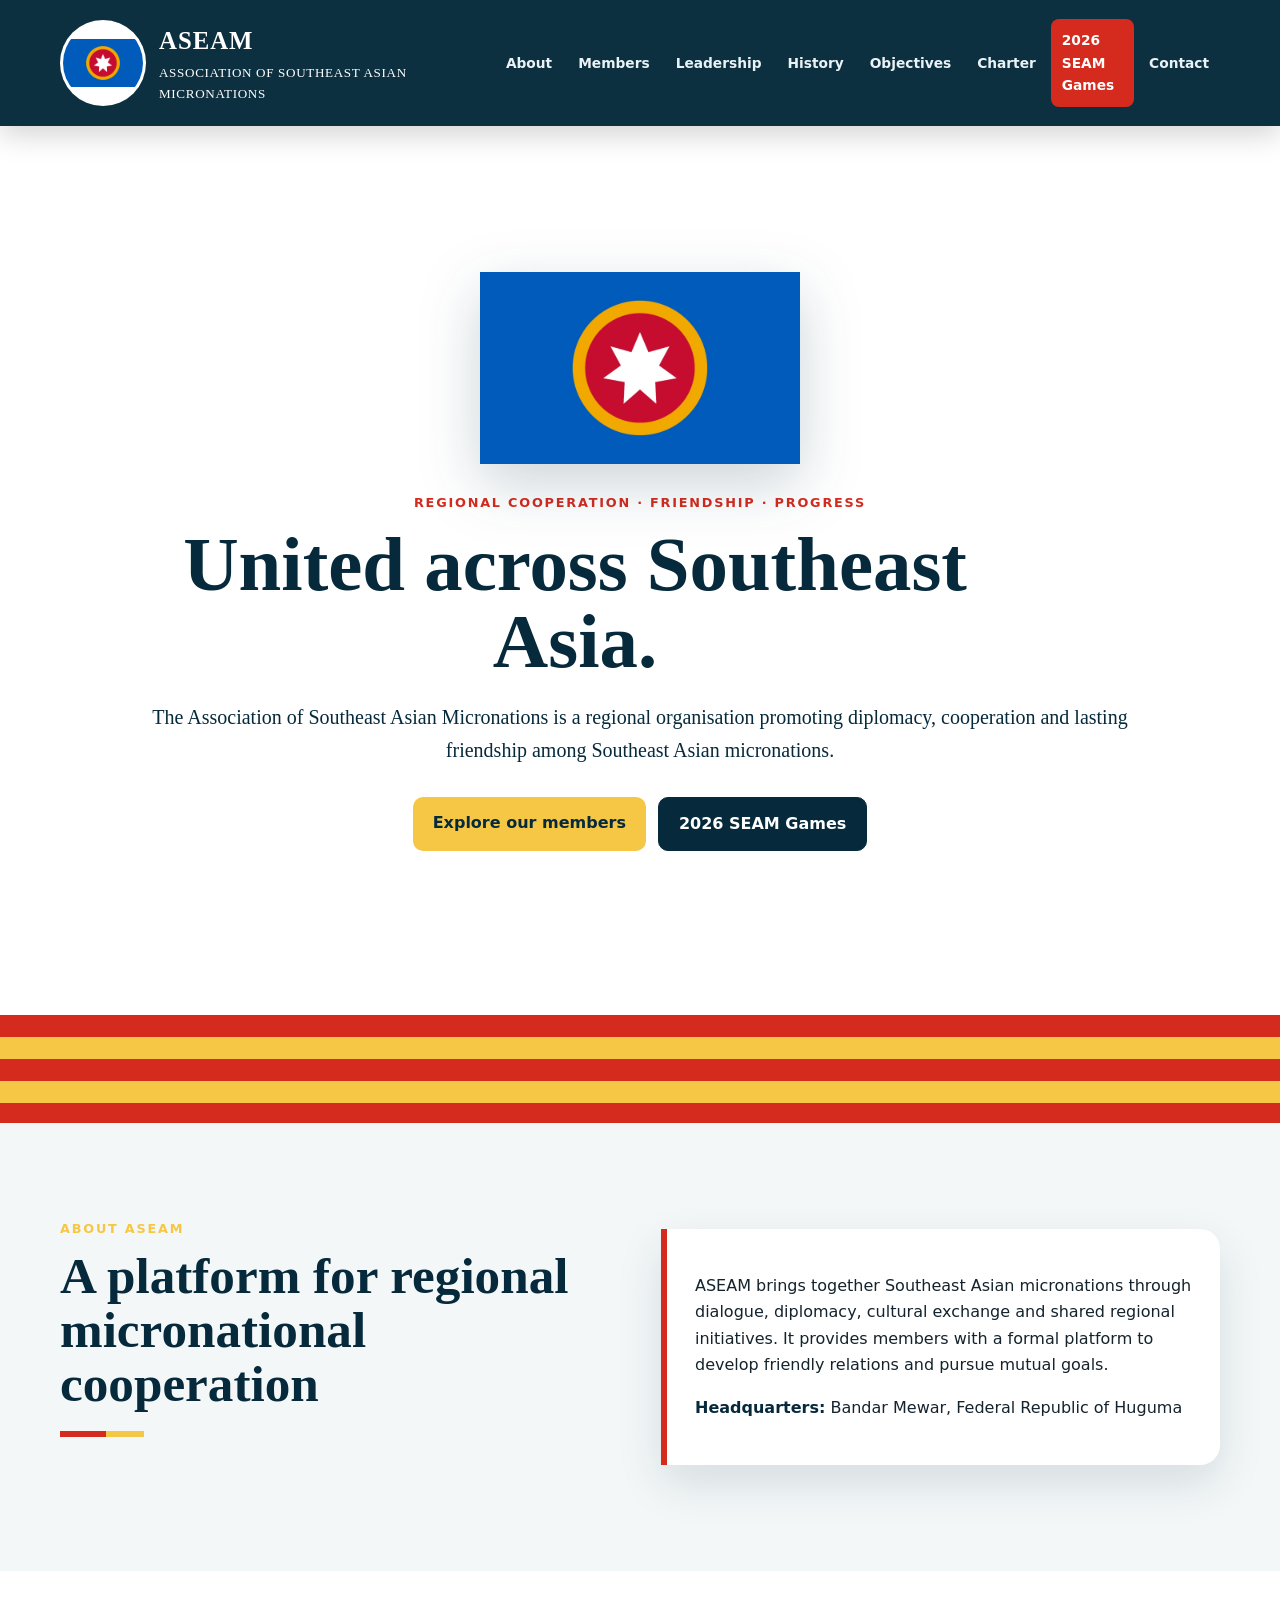
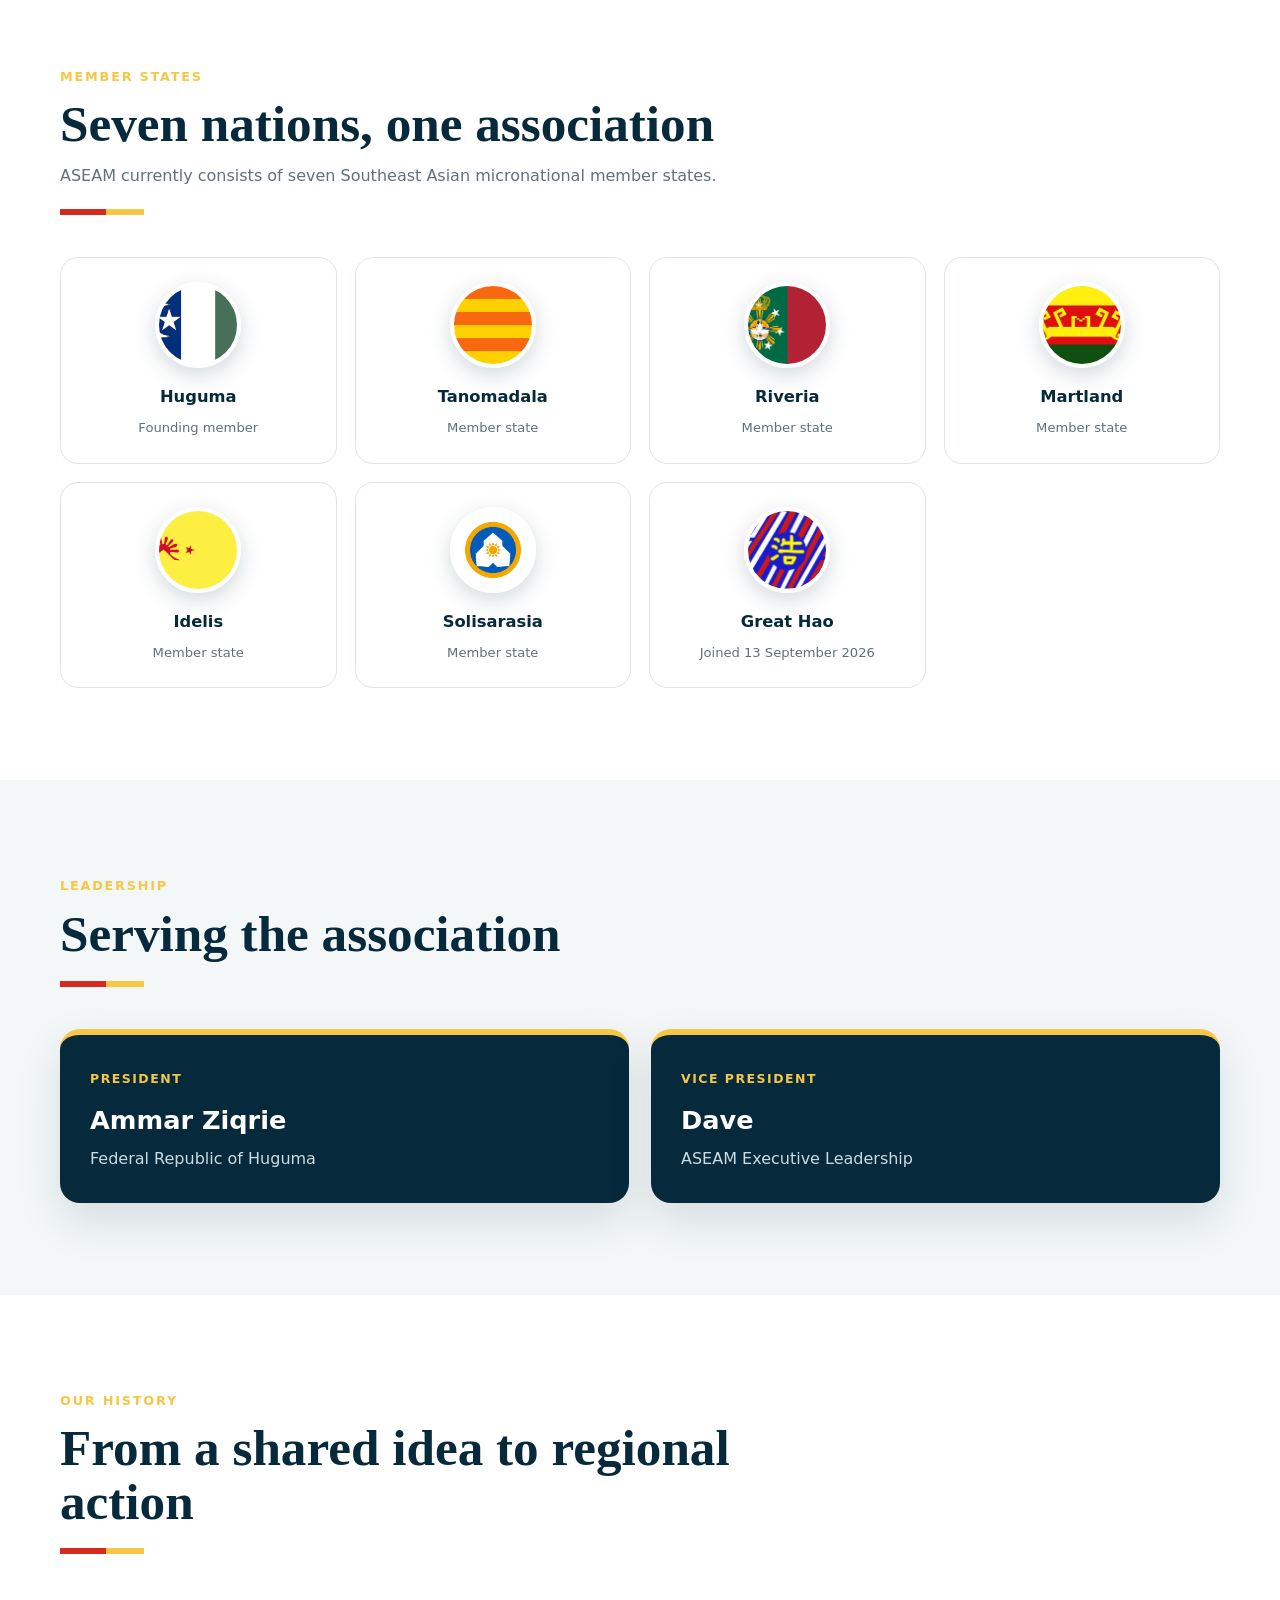
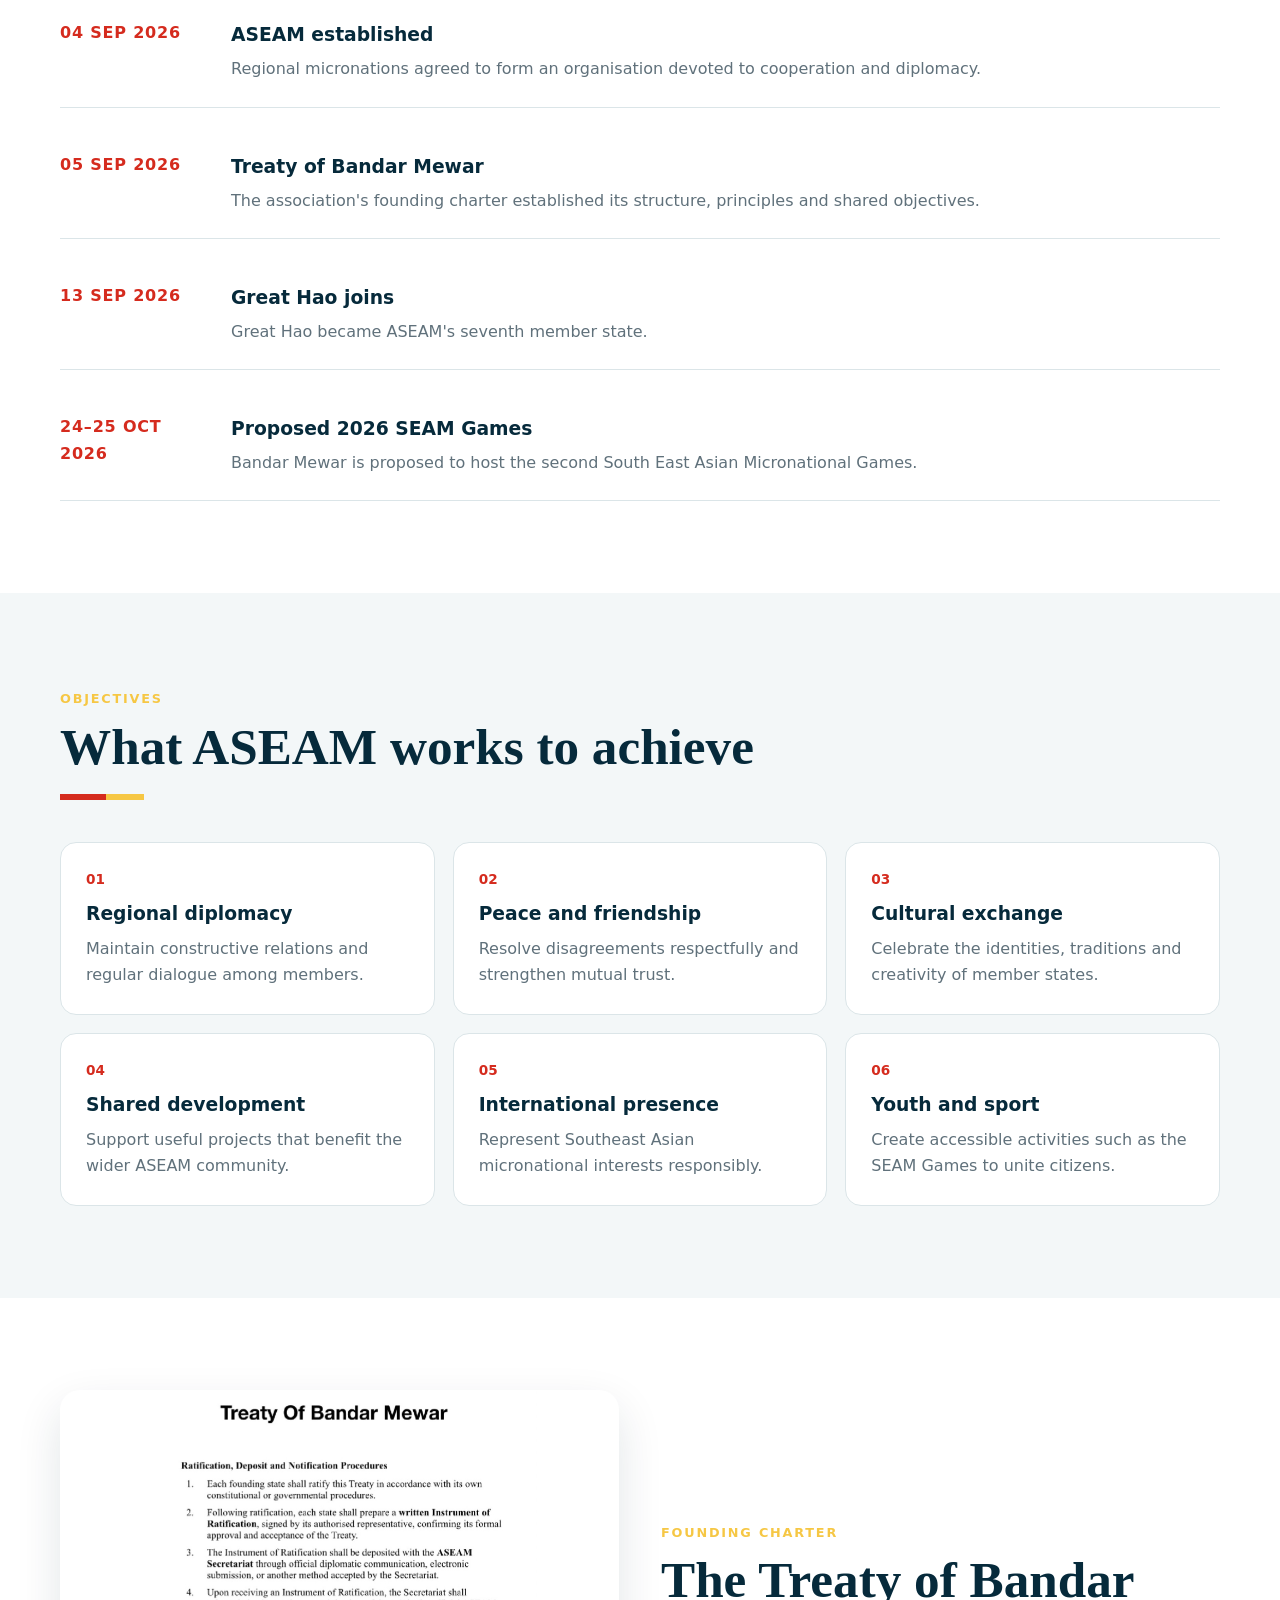
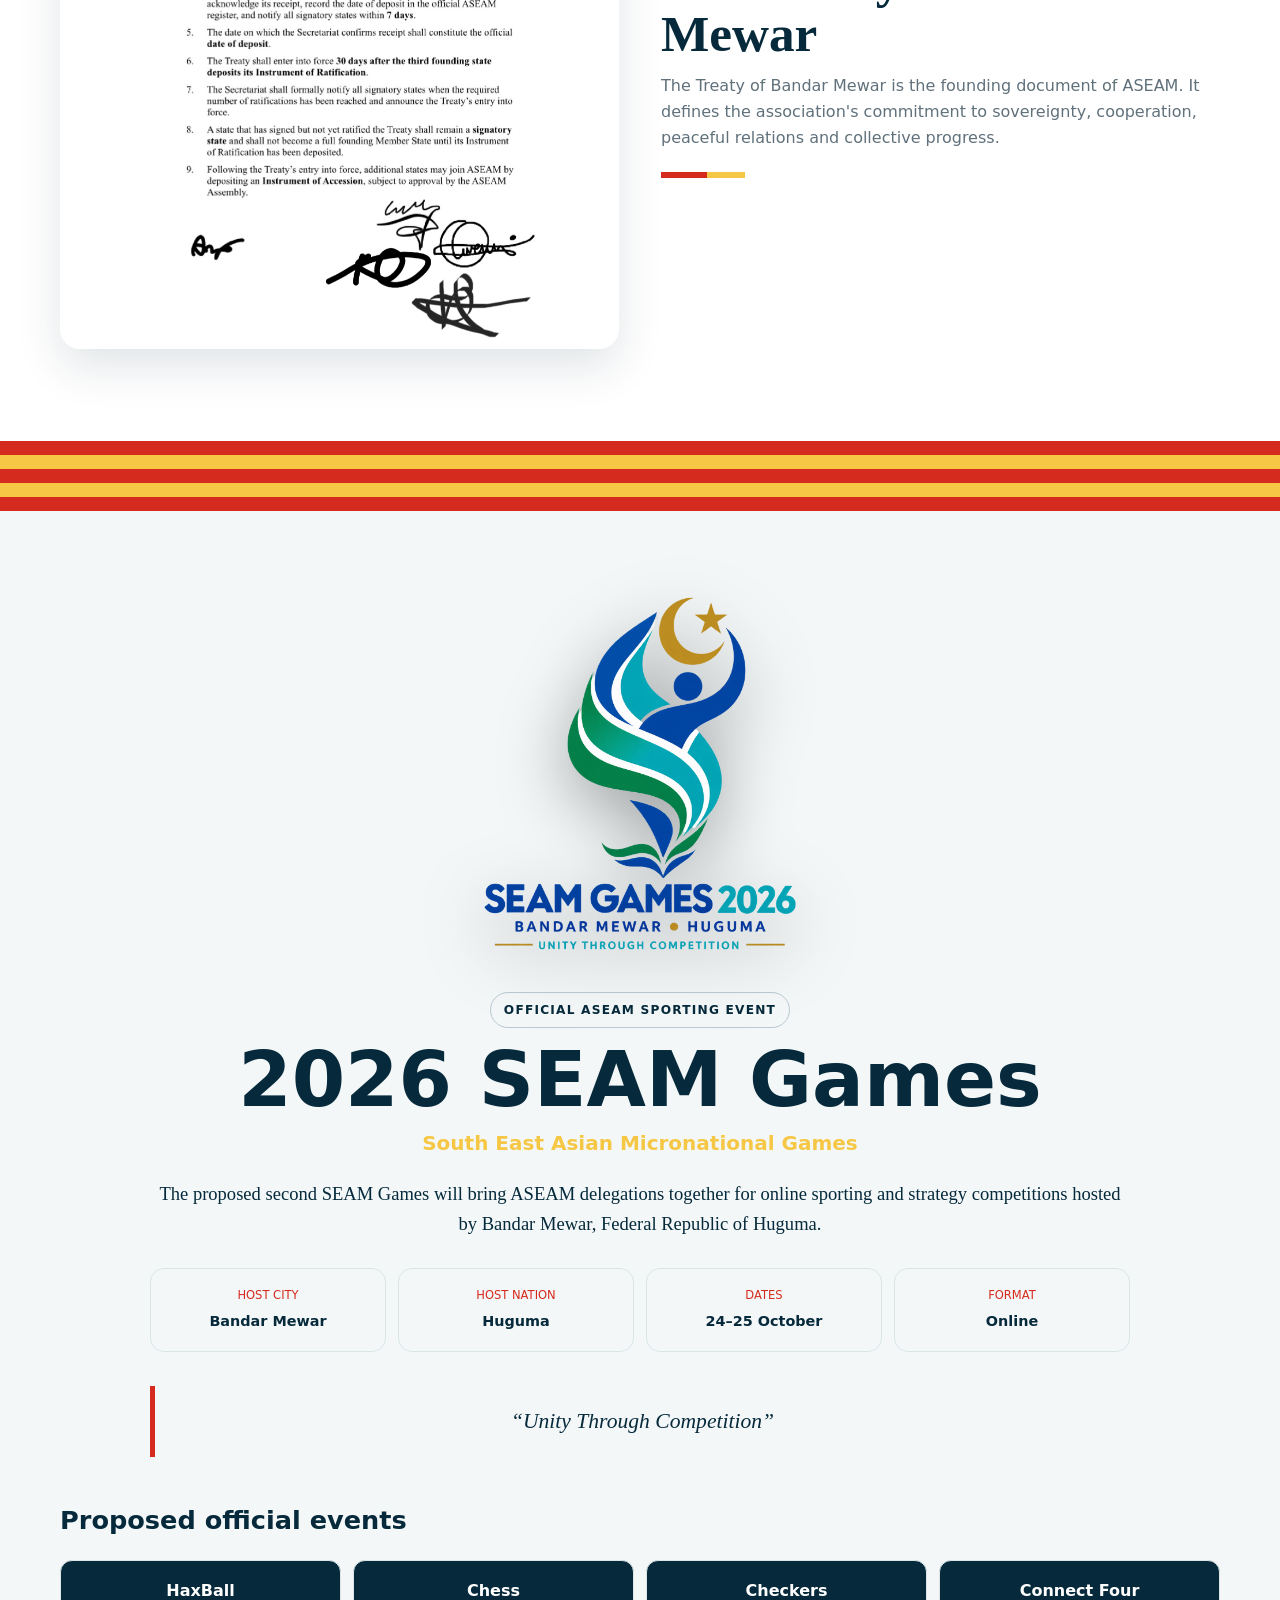
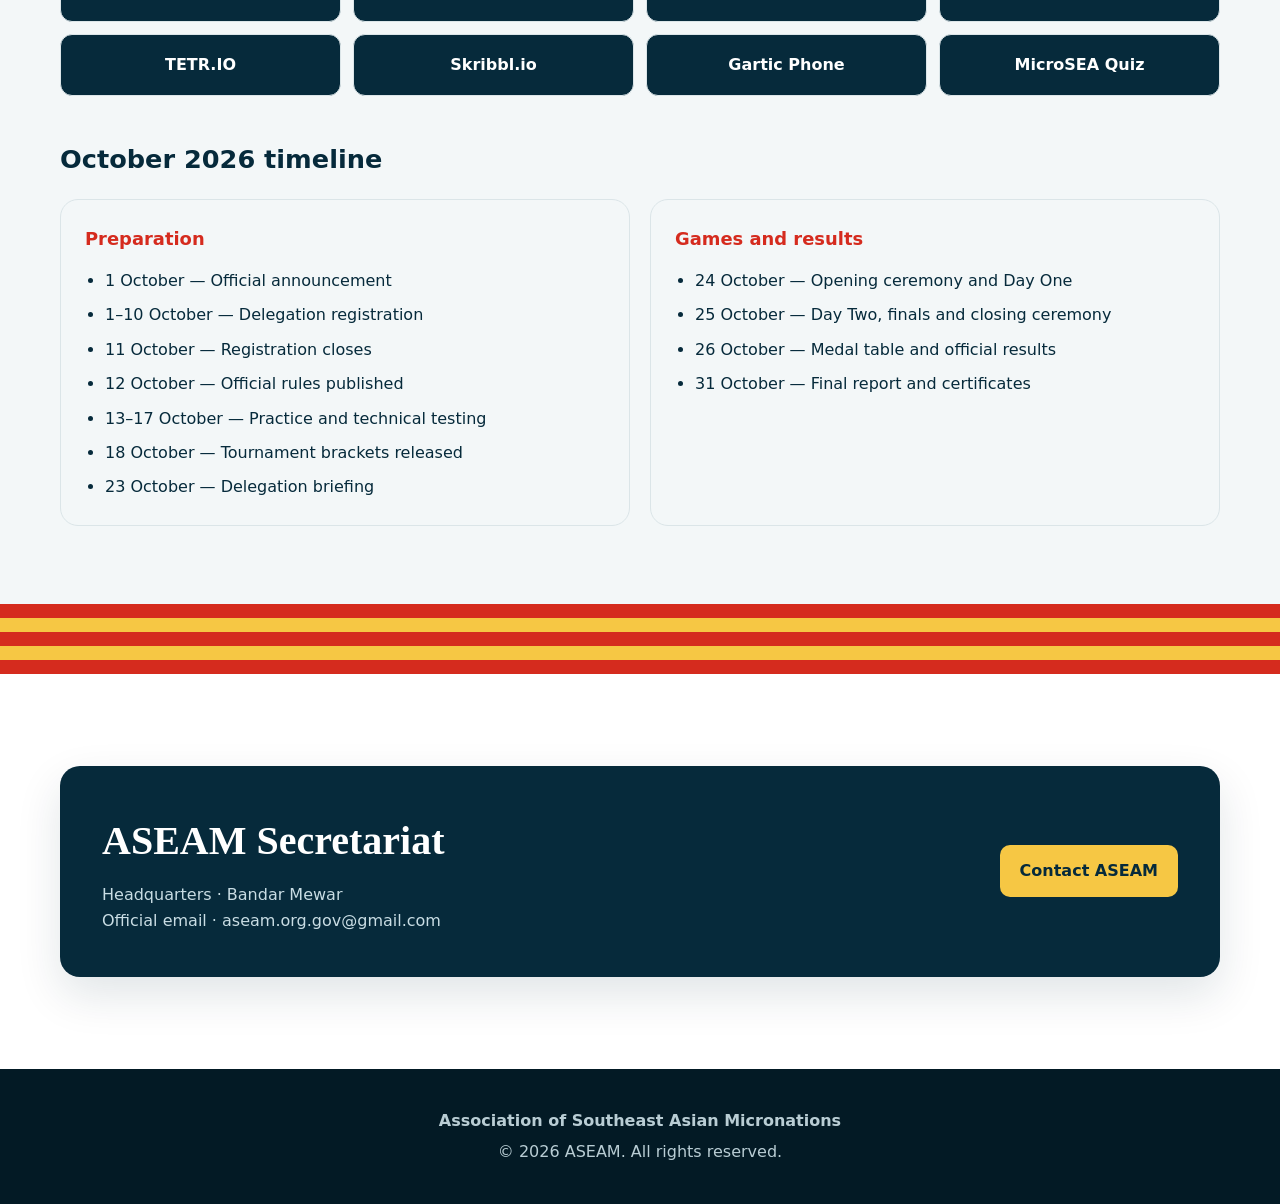
==== commit 5c0efc93: "Update index.html" ====
--- a/index.html
+++ b/index.html
@@ -39,10 +39,7 @@
     button { font: inherit; }
     .wrap { width: min(1160px, calc(100% - 40px)); margin-inline: auto; }
 
-    .top-stripe {
-      height: 7px;
-      background: linear-gradient(90deg, var(--red) 0 50%, var(--yellow) 50% 100%);
-    }
+    .top-stripe { display: none; }
     .site-header {
       position: sticky;
       top: 0;
@@ -53,7 +50,7 @@
       backdrop-filter: blur(10px);
     }
     .nav-shell {
-      min-height: 84px;
+      min-height: 126px;
       display: flex;
       align-items: center;
       justify-content: space-between;
@@ -61,15 +58,15 @@
     }
     .brand { display: flex; align-items: center; gap: 13px; text-decoration: none; }
     .brand img {
-      width: 52px;
-      height: 52px;
+      width: 86px;
+      height: 86px;
       object-fit: contain;
       border-radius: 50%;
       background: #fff;
       padding: 3px;
     }
-    .brand strong { display: block; font-size: 1.22rem; letter-spacing: .08em; }
-    .brand span { display: block; color: #cbe0e8; font-size: .68rem; letter-spacing: .08em; }
+    .brand strong { display: block; font-family: Georgia, serif; font-size: 1.55rem; letter-spacing: .04em; }
+    .brand span { display: block; color: #fff; font-family: Georgia, serif; font-size: .82rem; letter-spacing: .05em; }
     .nav-links { display: flex; align-items: center; gap: 4px; }
     .nav-links a {
       padding: 10px 11px;
@@ -96,24 +93,27 @@
     }
 
     .hero {
-      min-height: 660px;
+      min-height: 610px;
       display: grid;
       align-items: center;
-      color: #fff;
-      background:
-        radial-gradient(circle at 82% 22%, rgba(23,190,187,.30), transparent 30%),
-        linear-gradient(130deg, rgba(6,42,59,.98), rgba(11,64,87,.94));
+      color: var(--navy);
+      background: #fff;
       overflow: hidden;
     }
-    .hero-grid { display: grid; grid-template-columns: 1.25fr .75fr; align-items: center; gap: 64px; padding: 88px 0; }
+    .hero-grid { display: flex; flex-direction: column-reverse; align-items: center; gap: 28px; padding: 54px 0 72px; text-align: center; }
     .eyebrow { color: var(--yellow); font-weight: 800; letter-spacing: .14em; text-transform: uppercase; font-size: .8rem; }
-    .hero h1 { max-width: 760px; margin: 14px 0 18px; font-family: Georgia, serif; font-size: clamp(3rem, 7vw, 6.4rem); line-height: .98; }
-    .hero p { max-width: 690px; color: #d5e5ea; font-size: 1.1rem; }
-    .hero-actions { display: flex; flex-wrap: wrap; gap: 12px; margin-top: 30px; }
+    .hero h1 { max-width: 900px; margin: 14px 0 18px; font-family: Georgia, serif; font-size: clamp(2.8rem, 6vw, 5.2rem); line-height: 1; }
+    .hero p { max-width: 1030px; color: var(--navy); font-family: Georgia, serif; font-size: 1.25rem; }
+    .hero .eyebrow { color: var(--red); }
+    .hero-actions { display: flex; justify-content: center; flex-wrap: wrap; gap: 12px; margin-top: 30px; }
     .btn { display: inline-block; padding: 13px 20px; border-radius: 10px; font-weight: 800; text-decoration: none; }
     .btn-primary { color: var(--navy); background: var(--yellow); }
-    .btn-secondary { color: #fff; border: 1px solid rgba(255,255,255,.35); }
-    .hero-seal { width: min(360px, 82vw); margin: auto; filter: drop-shadow(0 30px 42px rgba(0,0,0,.3)); }
+    .btn-secondary { color: #fff; background: var(--navy); border: 1px solid var(--navy); }
+    .hero-seal { width: min(320px, 76vw); margin: auto; filter: drop-shadow(0 20px 30px rgba(6,42,59,.20)); }
+    .regional-stripes {
+      height: 108px;
+      background: repeating-linear-gradient(to bottom, var(--red) 0 22px, var(--yellow) 22px 44px);
+    }
 
     section { padding: 92px 0; }
     section:nth-of-type(even) { background: var(--soft); }
@@ -151,33 +151,34 @@
     .objective p { margin: 0; color: var(--muted); }
     .charter-image { border-radius: var(--radius); box-shadow: var(--shadow); }
 
-    .games-section {
-      color: #fff;
-      background:
-        radial-gradient(circle at 84% 15%, rgba(23,190,187,.35), transparent 33%),
-        linear-gradient(135deg, #041e42, #075985 60%, #087f70);
-    }
-    .games-section .section-head h2 { color: #fff; }
-    .games-section .section-head p { color: #d5e9ee; }
-    .games-hero { display: grid; grid-template-columns: 360px 1fr; gap: 55px; align-items: center; }
+    .games-section { color: var(--navy); background: #fff; }
+    .games-section::before, .games-section::after {
+      content: "";
+      display: block;
+      height: 70px;
+      background: repeating-linear-gradient(to bottom, var(--red) 0 14px, var(--yellow) 14px 28px);
+    }
+    .games-section { padding: 0; }
+    .games-section .wrap { padding-top: 78px; padding-bottom: 78px; }
+    .games-hero { display: flex; flex-direction: column; gap: 30px; align-items: center; text-align: center; }
     .games-logo { width: 100%; max-width: 350px; margin: auto; filter: drop-shadow(0 20px 35px rgba(0,0,0,.35)); }
-    .games-kicker { display: inline-block; padding: 7px 13px; border: 1px solid rgba(255,255,255,.32); border-radius: 999px; color: #8ff7ea; background: rgba(255,255,255,.08); font-size: .76rem; font-weight: 800; letter-spacing: .1em; text-transform: uppercase; }
+    .games-kicker { display: inline-block; padding: 7px 13px; border: 1px solid #b9cbd2; border-radius: 999px; color: var(--navy); background: var(--soft); font-size: .76rem; font-weight: 800; letter-spacing: .1em; text-transform: uppercase; }
     .games-copy h2 { margin: 16px 0 4px; font-size: clamp(2.8rem, 6vw, 5rem); line-height: .95; }
     .games-copy h3 { margin: 10px 0 18px; color: var(--yellow); font-size: 1.25rem; }
-    .games-copy > p { color: #d8edf1; }
+    .games-copy > p { max-width: 980px; margin-inline: auto; color: var(--navy); font-family: Georgia, serif; font-size: 1.16rem; }
     .games-facts { display: grid; grid-template-columns: repeat(4, 1fr); gap: 12px; margin: 28px 0; }
-    .fact { padding: 17px; border: 1px solid rgba(255,255,255,.16); border-radius: 14px; background: rgba(255,255,255,.09); }
-    .fact span { display: block; color: #91efe8; font-size: .72rem; text-transform: uppercase; }
+    .fact { padding: 17px; border: 1px solid var(--line); border-radius: 14px; background: var(--soft); }
+    .fact span { display: block; color: var(--red); font-size: .72rem; text-transform: uppercase; }
     .fact strong { display: block; margin-top: 5px; font-size: .9rem; }
     .games-heading { margin: 42px 0 18px; font-size: 1.6rem; }
     .events-grid { display: grid; grid-template-columns: repeat(4, 1fr); gap: 12px; }
-    .event-card { padding: 17px; border-radius: 12px; color: var(--navy); background: #fff; font-weight: 850; text-align: center; }
+    .event-card { padding: 17px; border: 1px solid var(--line); border-radius: 12px; color: #fff; background: var(--navy); font-weight: 850; text-align: center; }
     .schedule-grid { display: grid; grid-template-columns: repeat(2, 1fr); gap: 20px; }
-    .schedule-card { padding: 24px; border: 1px solid rgba(255,255,255,.17); border-radius: 18px; background: rgba(0,0,0,.14); }
-    .schedule-card h4 { margin: 0 0 15px; color: var(--yellow); font-size: 1.12rem; }
-    .schedule-card ul { margin: 0; padding-left: 20px; color: #e7f5f7; }
+    .schedule-card { padding: 24px; border: 1px solid var(--line); border-radius: 18px; background: var(--soft); }
+    .schedule-card h4 { margin: 0 0 15px; color: var(--red); font-size: 1.12rem; }
+    .schedule-card ul { margin: 0; padding-left: 20px; color: var(--navy); }
     .schedule-card li + li { margin-top: 8px; }
-    .games-quote { margin: 34px 0 0; padding: 18px 22px; border-left: 5px solid var(--yellow); color: #fff4bd; background: rgba(0,0,0,.12); font-family: Georgia, serif; font-size: 1.35rem; font-style: italic; }
+    .games-quote { margin: 34px 0 0; padding: 18px 22px; border-left: 5px solid var(--red); color: var(--navy); background: var(--soft); font-family: Georgia, serif; font-size: 1.35rem; font-style: italic; }
 
     .contact-panel { display: grid; grid-template-columns: 1fr auto; gap: 30px; align-items: center; padding: 42px; border-radius: var(--radius); color: #fff; background: var(--navy); box-shadow: var(--shadow); }
     .contact-panel h2 { margin: 0 0 8px; font-family: Georgia, serif; font-size: 2.5rem; }
@@ -190,7 +191,7 @@
       .menu-toggle { display: grid; place-items: center; }
       .nav-links {
         position: absolute;
-        top: 84px;
+        top: 126px;
         left: 20px;
         right: 20px;
         display: none;
@@ -217,6 +218,9 @@
       .wrap { width: min(100% - 28px, 1160px); }
       .brand span { display: none; }
       .brand strong { font-size: 1rem; }
+      .brand img { width: 58px; height: 58px; }
+      .nav-shell { min-height: 88px; }
+      .nav-links { top: 88px; }
       section { padding: 68px 0; }
       .members-grid, .leaders, .objective-grid, .schedule-grid { grid-template-columns: 1fr; }
       .timeline-item { grid-template-columns: 1fr; gap: 5px; }
@@ -259,6 +263,7 @@
         <img class="hero-seal" src="IMG_1928.png" alt="ASEAM official emblem">
       </div>
     </section>
+    <div class="regional-stripes" aria-hidden="true"></div>
 
     <section id="about">
       <div class="wrap about-grid">
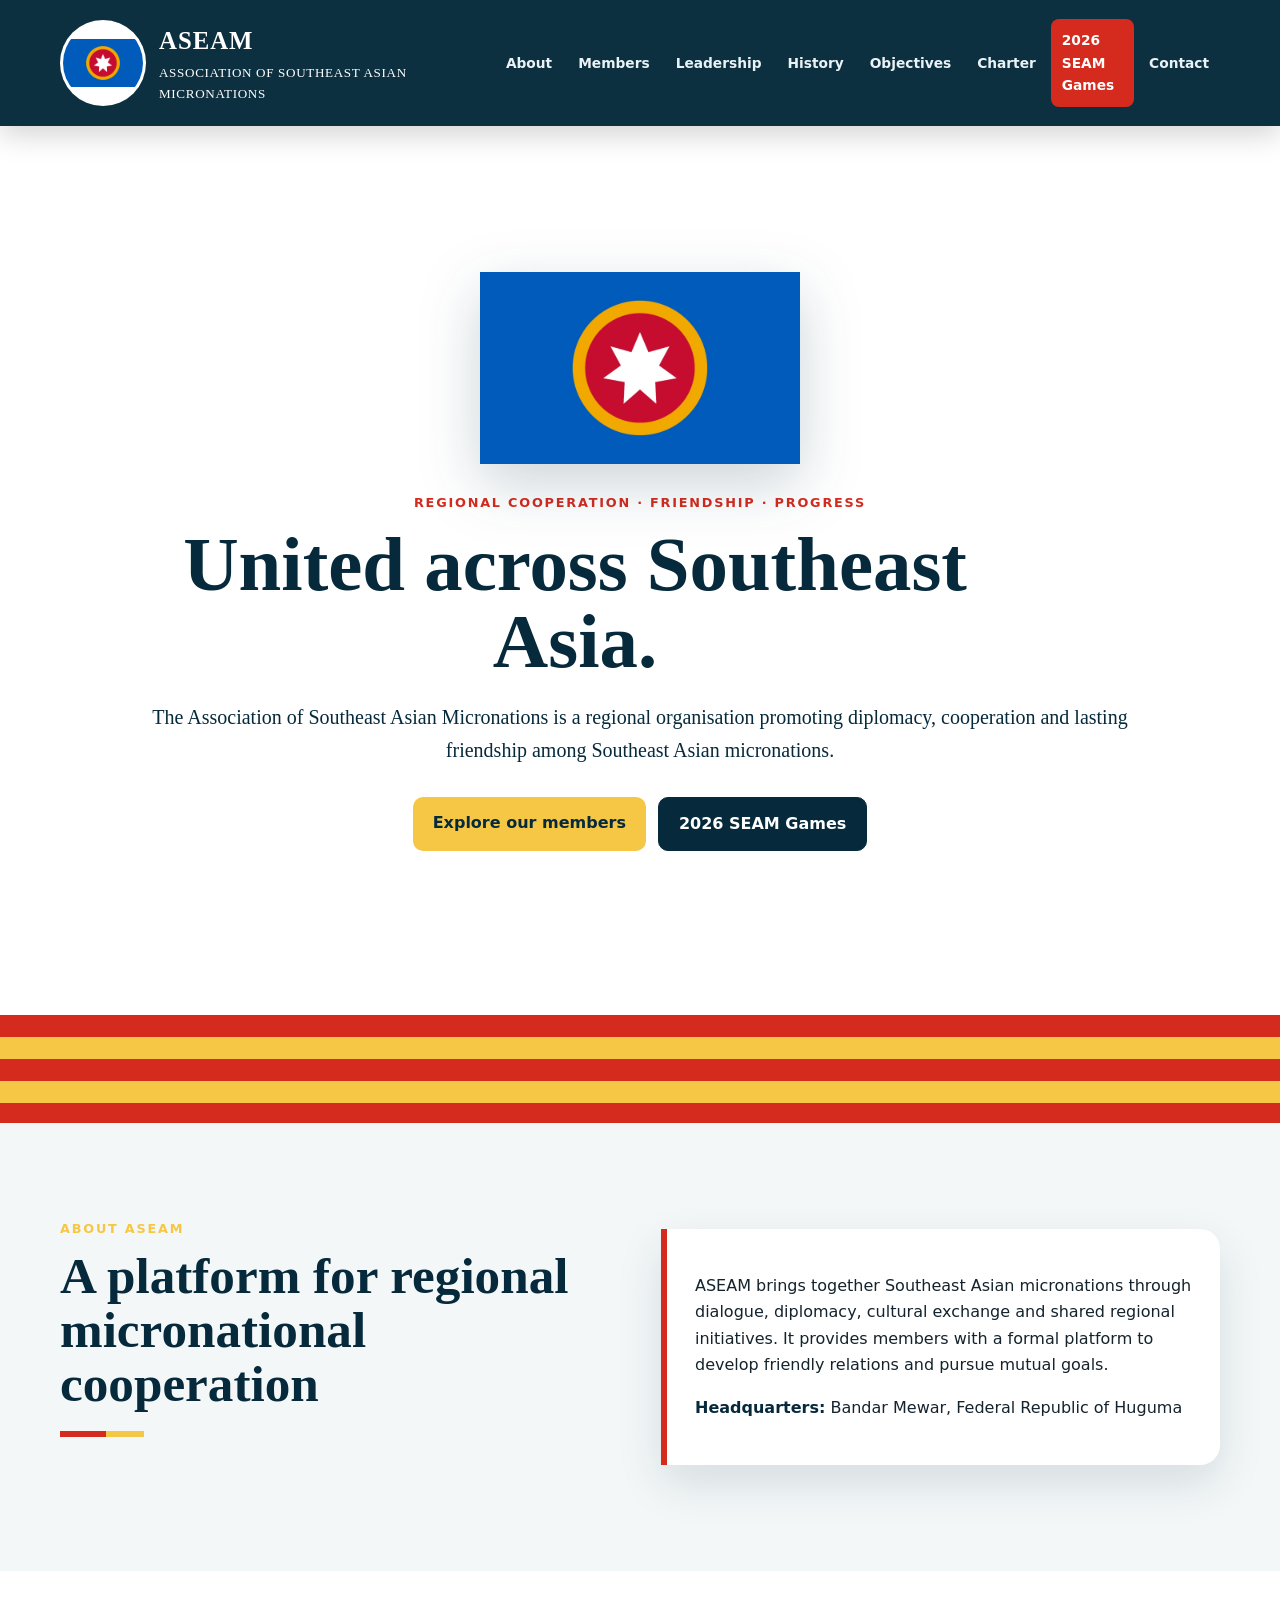
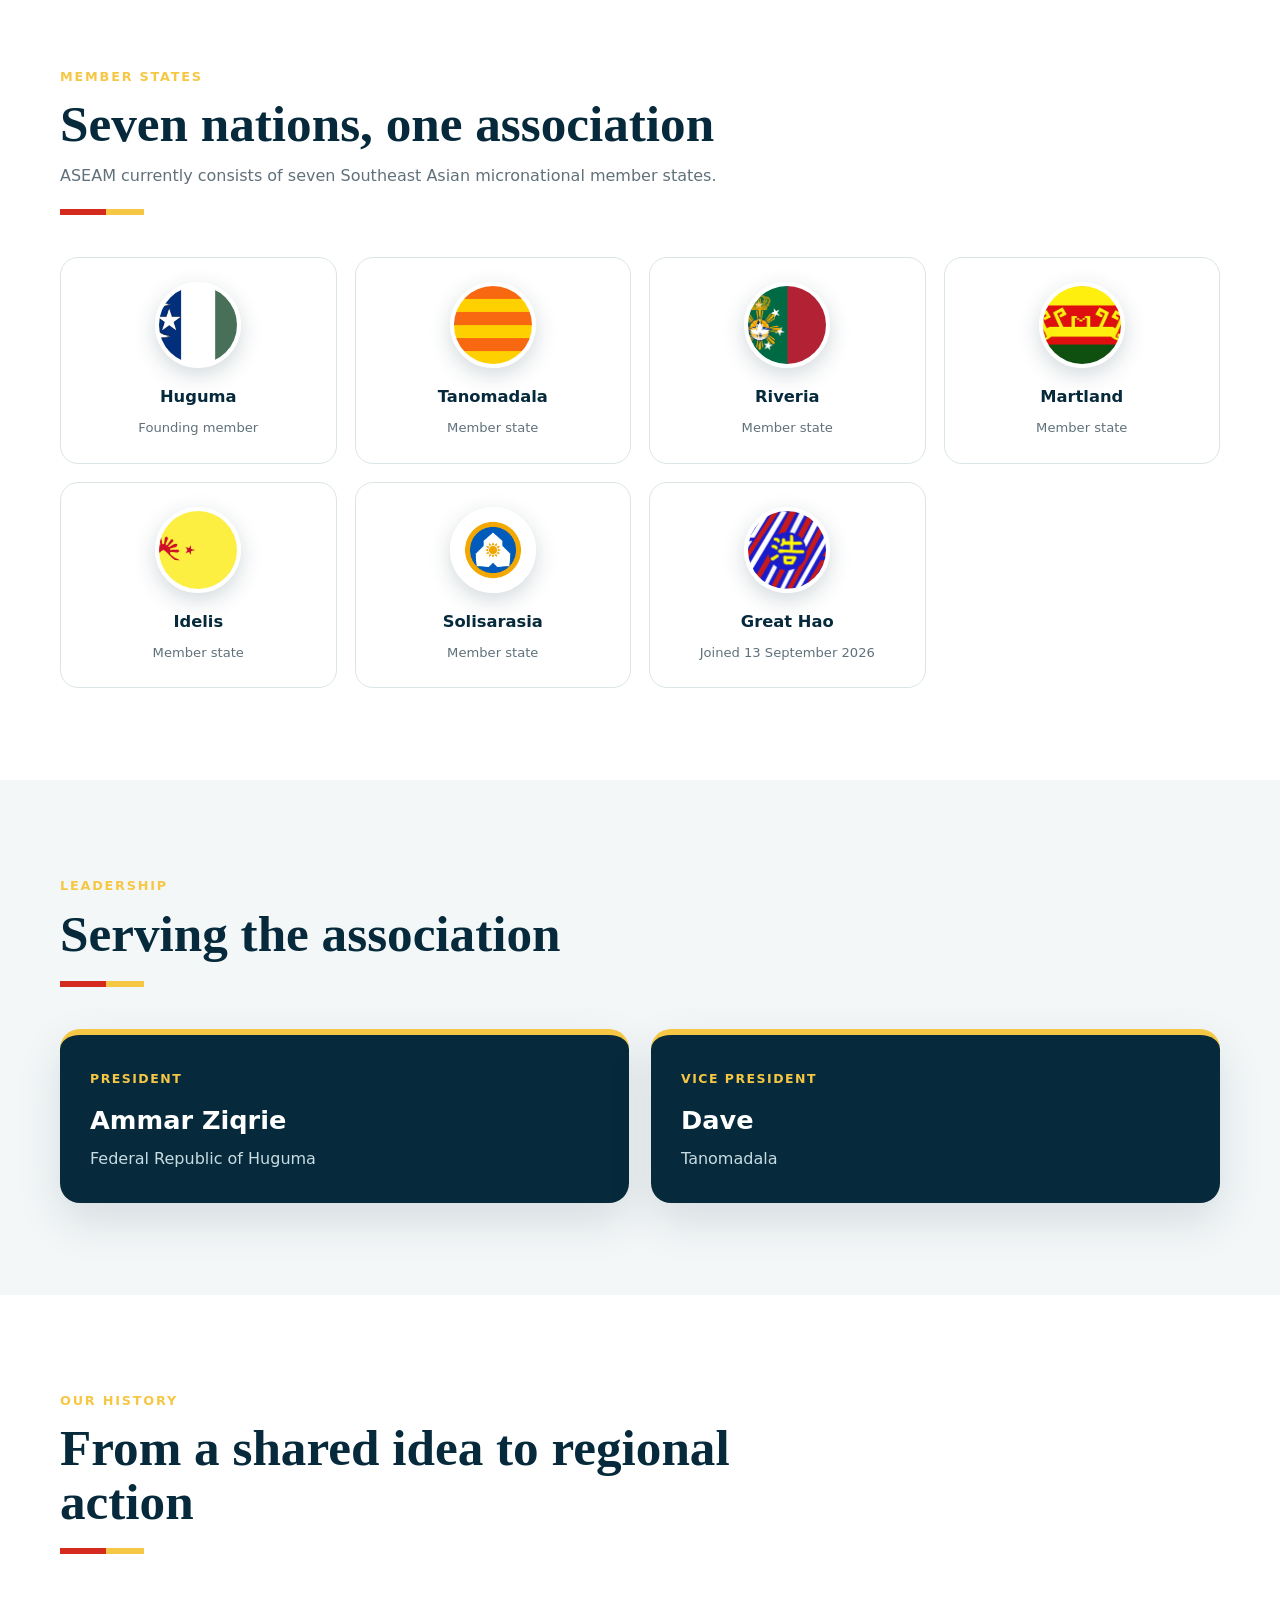
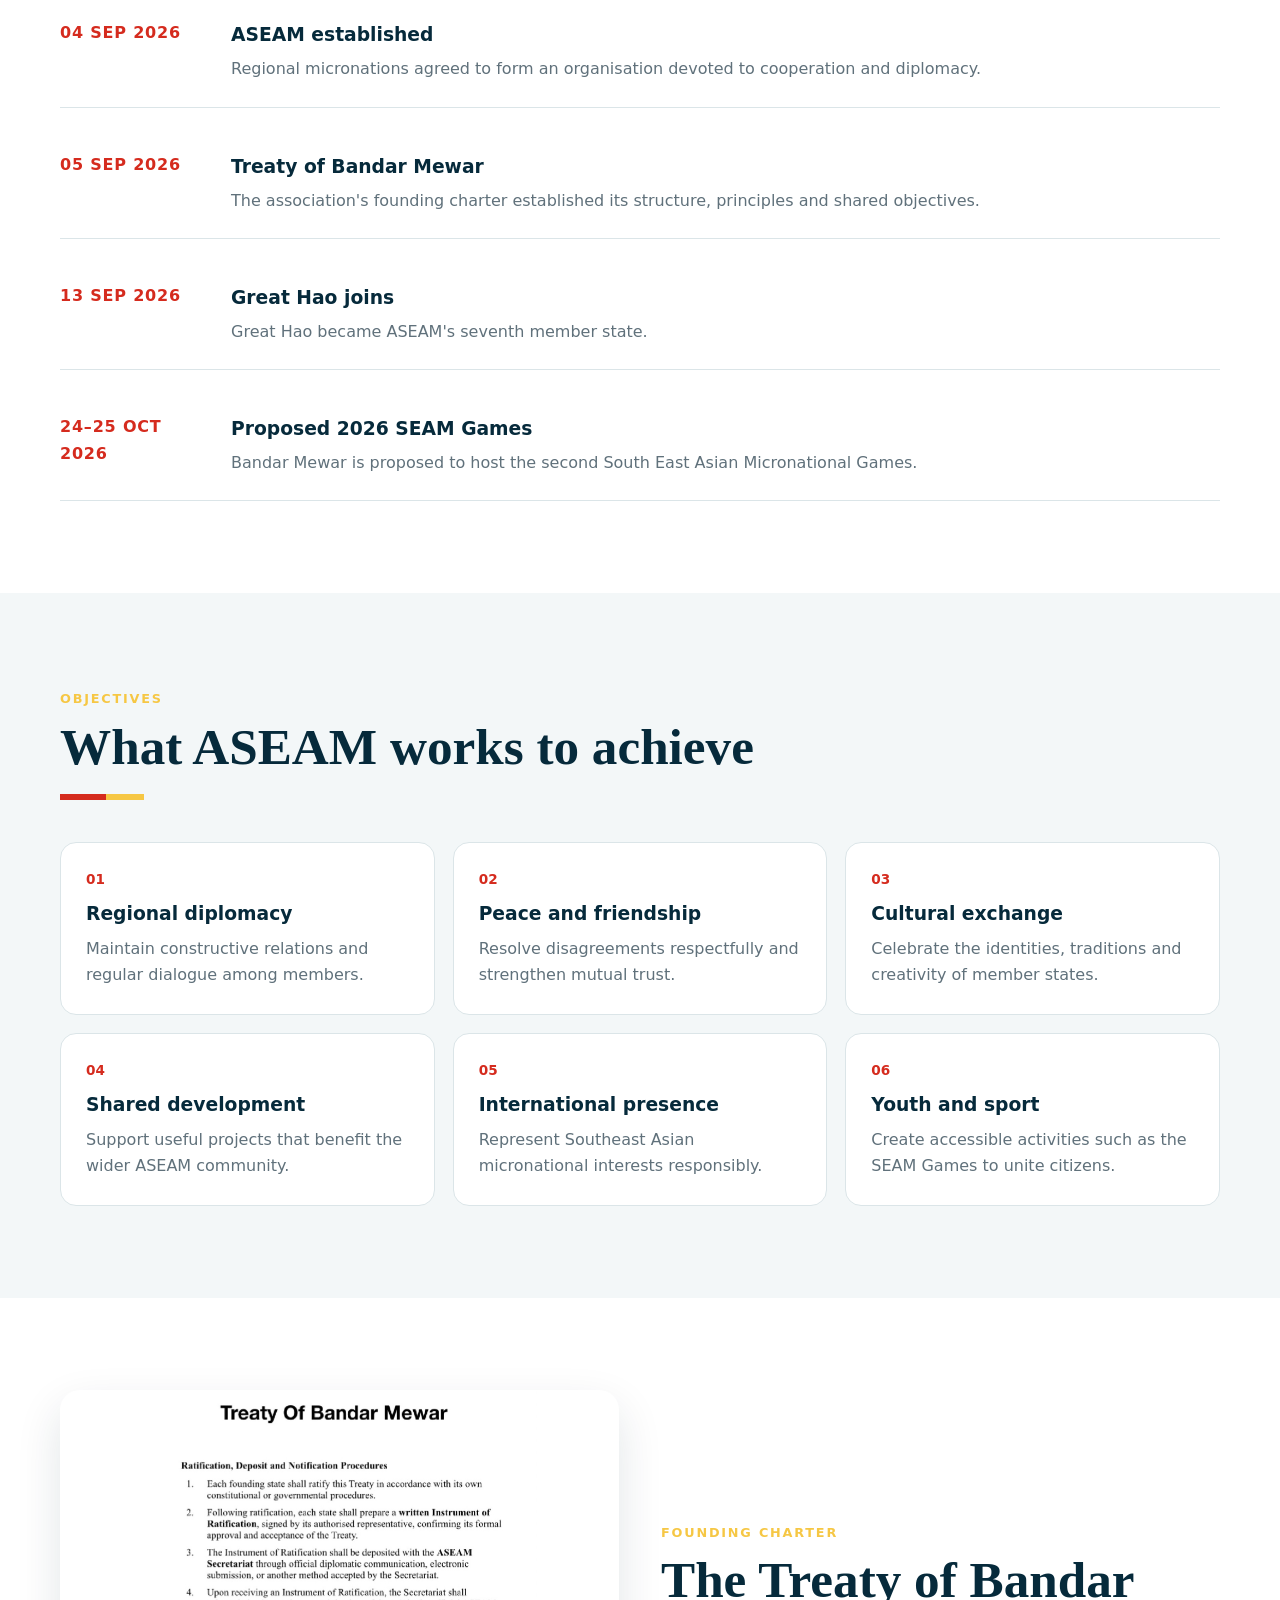
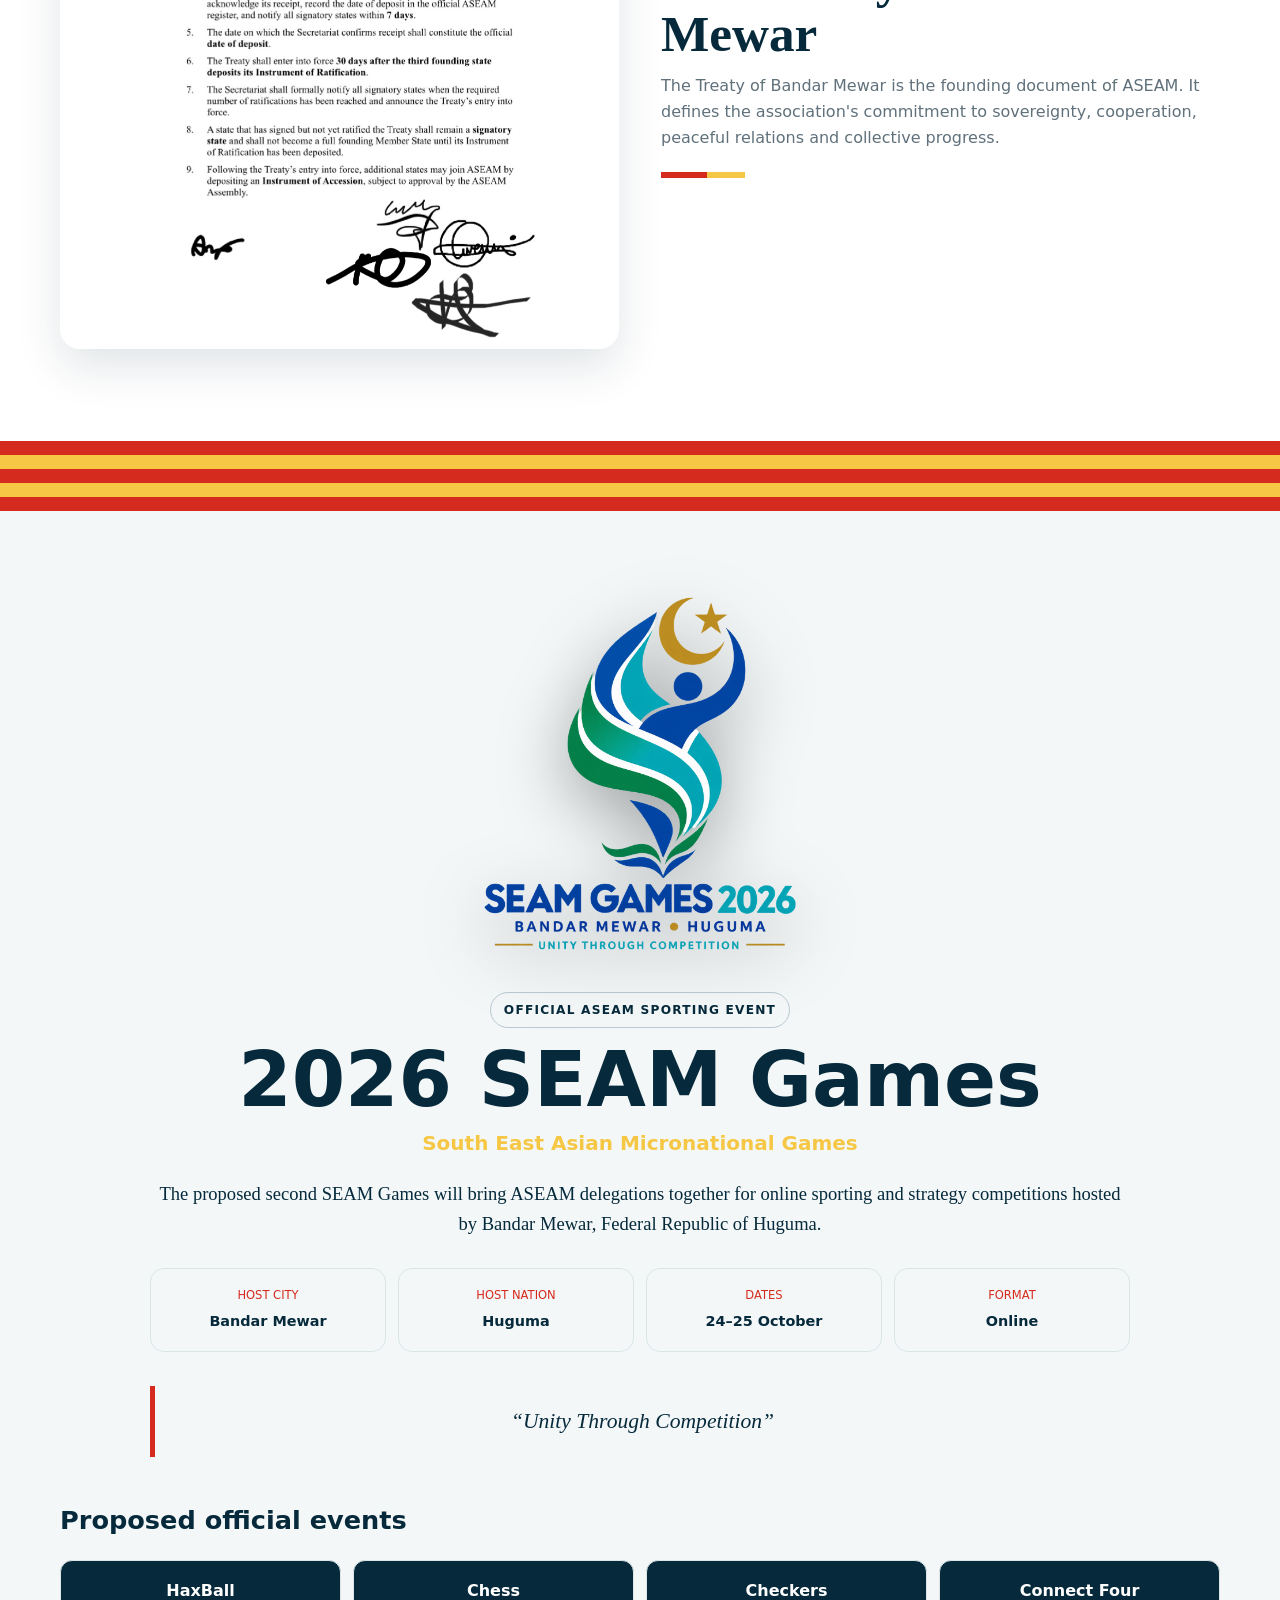
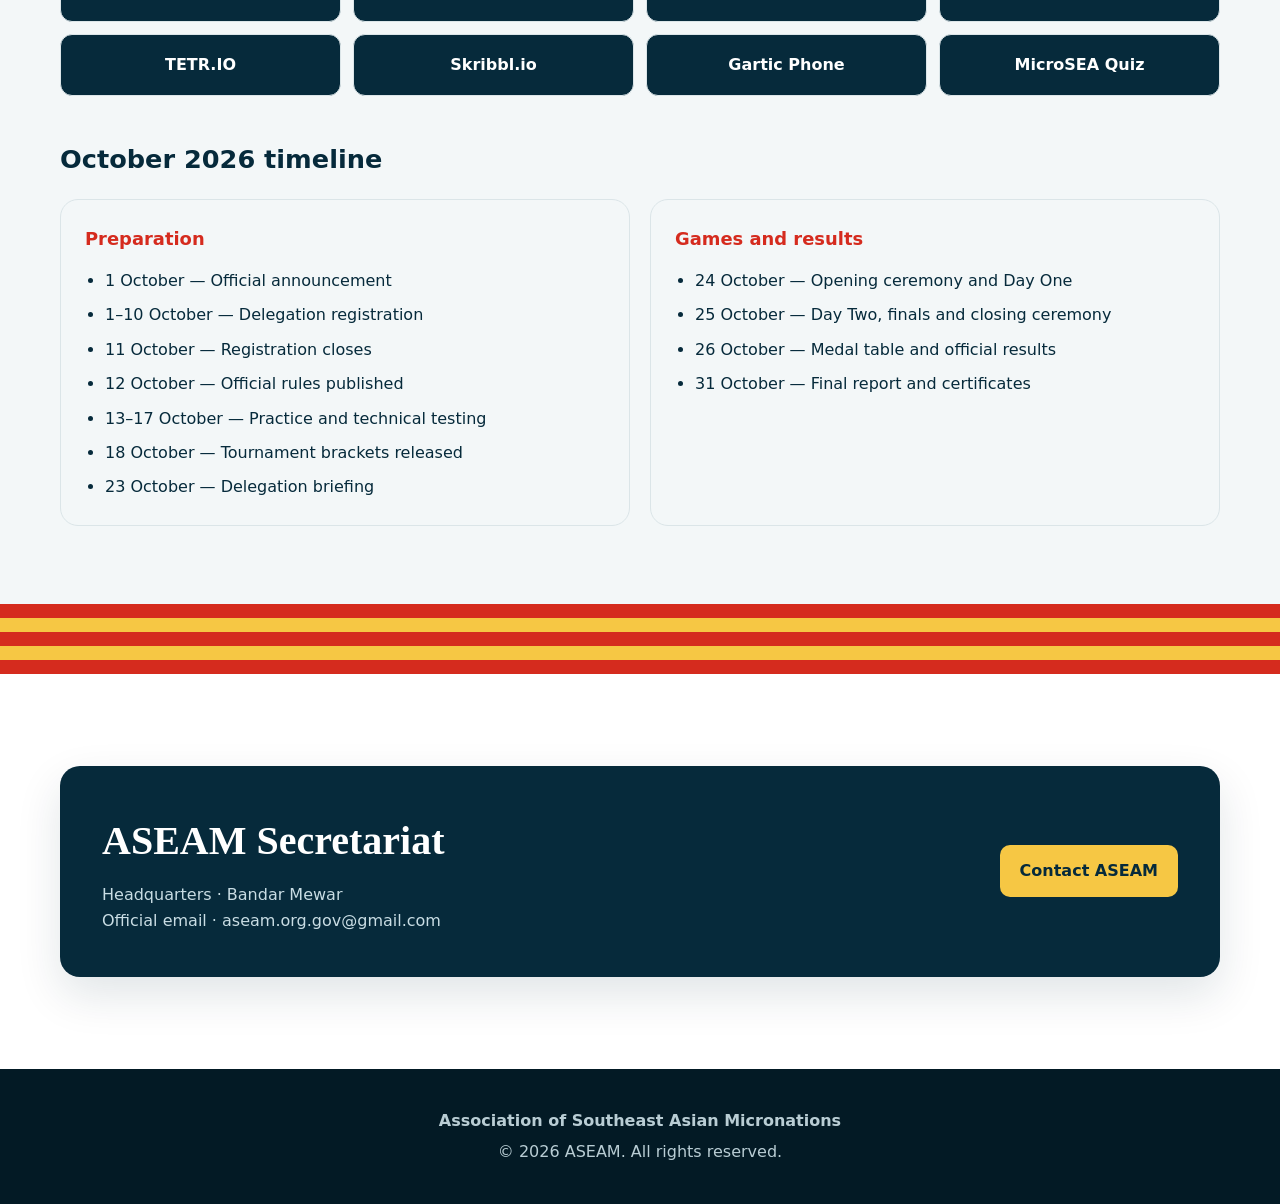
==== commit 7c0f9392: "Update index.html" ====
--- a/index.html
+++ b/index.html
@@ -290,7 +290,7 @@
     <section id="leadership">
       <div class="wrap">
         <div class="section-head"><span class="eyebrow">Leadership</span><h2>Serving the association</h2><div class="rule"></div></div>
-        <div class="leaders"><article class="leader-card"><span class="role">President</span><h3>Ammar Ziqrie</h3><p>Federal Republic of Huguma</p></article><article class="leader-card"><span class="role">Vice President</span><h3>Dave</h3><p>ASEAM Executive Leadership</p></article></div>
+        <div class="leaders"><article class="leader-card"><span class="role">President</span><h3>Ammar Ziqrie</h3><p>Federal Republic of Huguma</p></article><article class="leader-card"><span class="role">Vice President</span><h3>Dave</h3><p>Tanomadala</p></article></div>
       </div>
     </section>
 
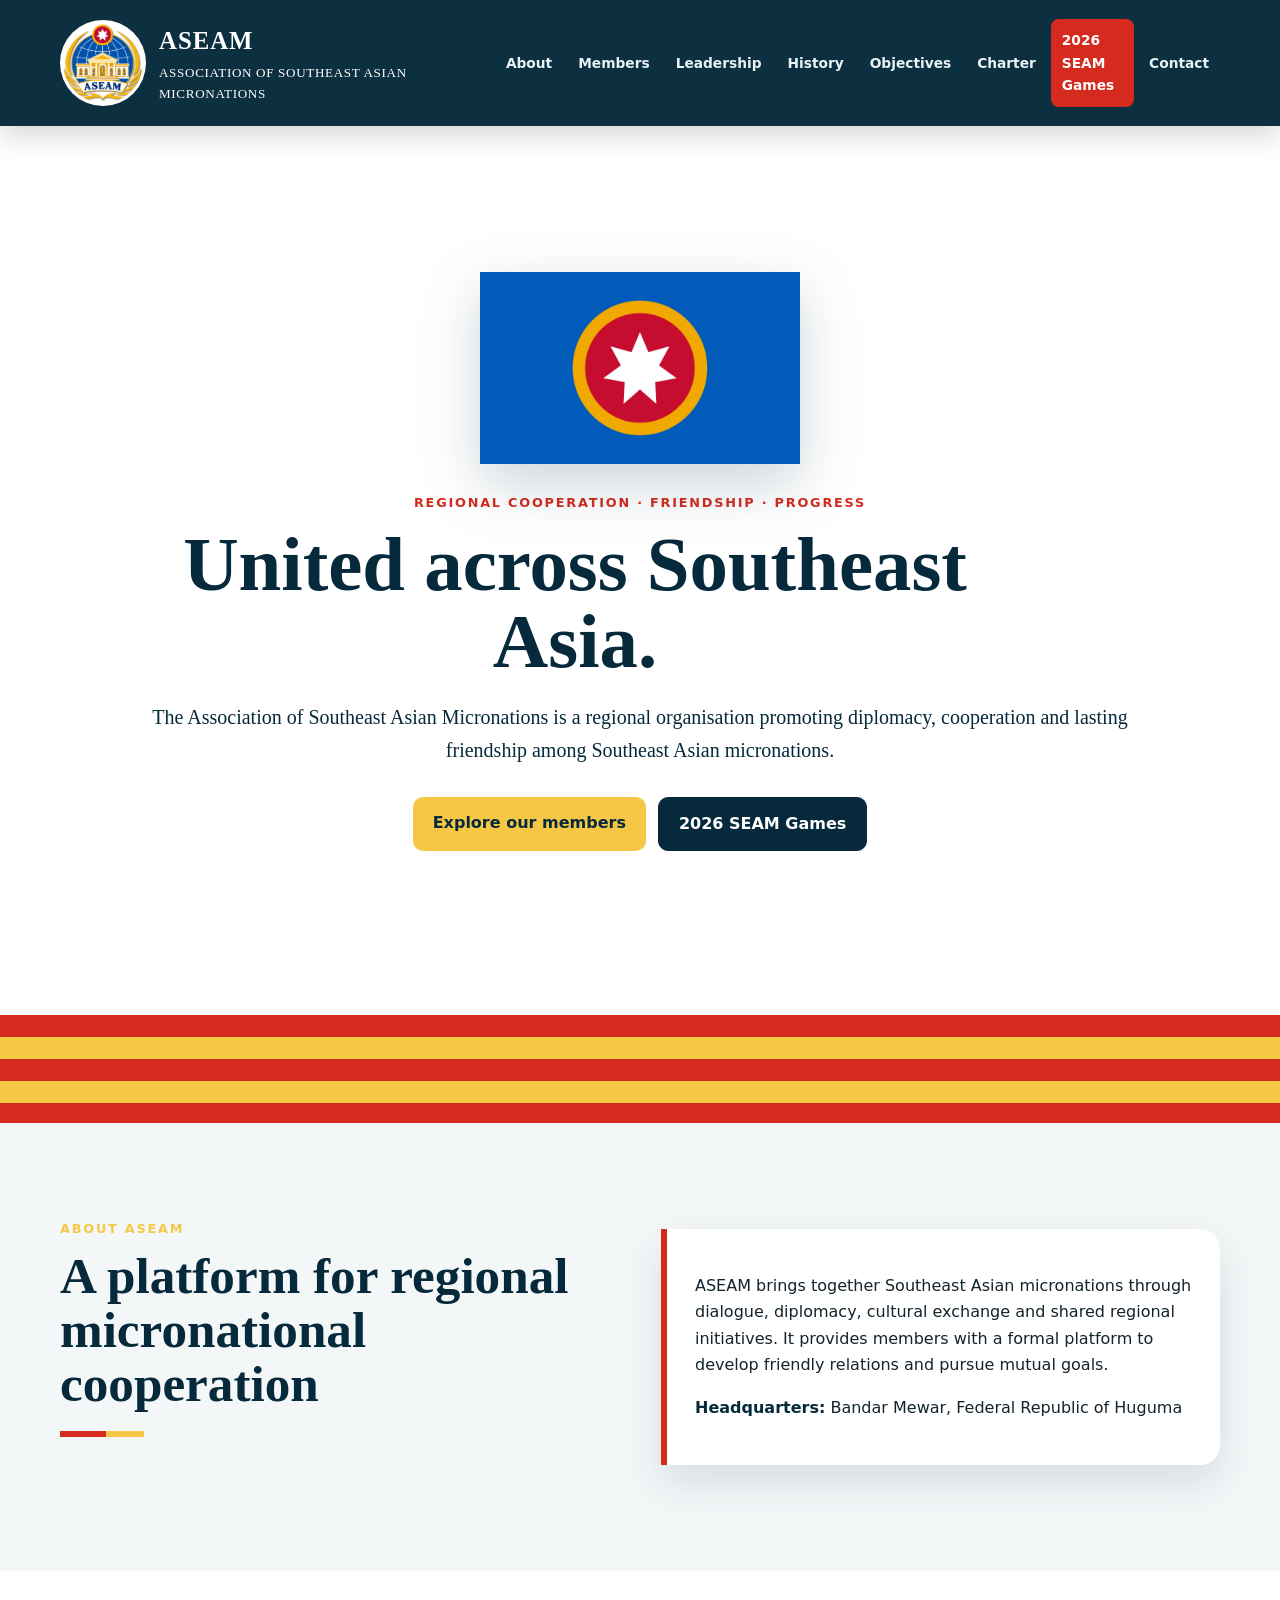
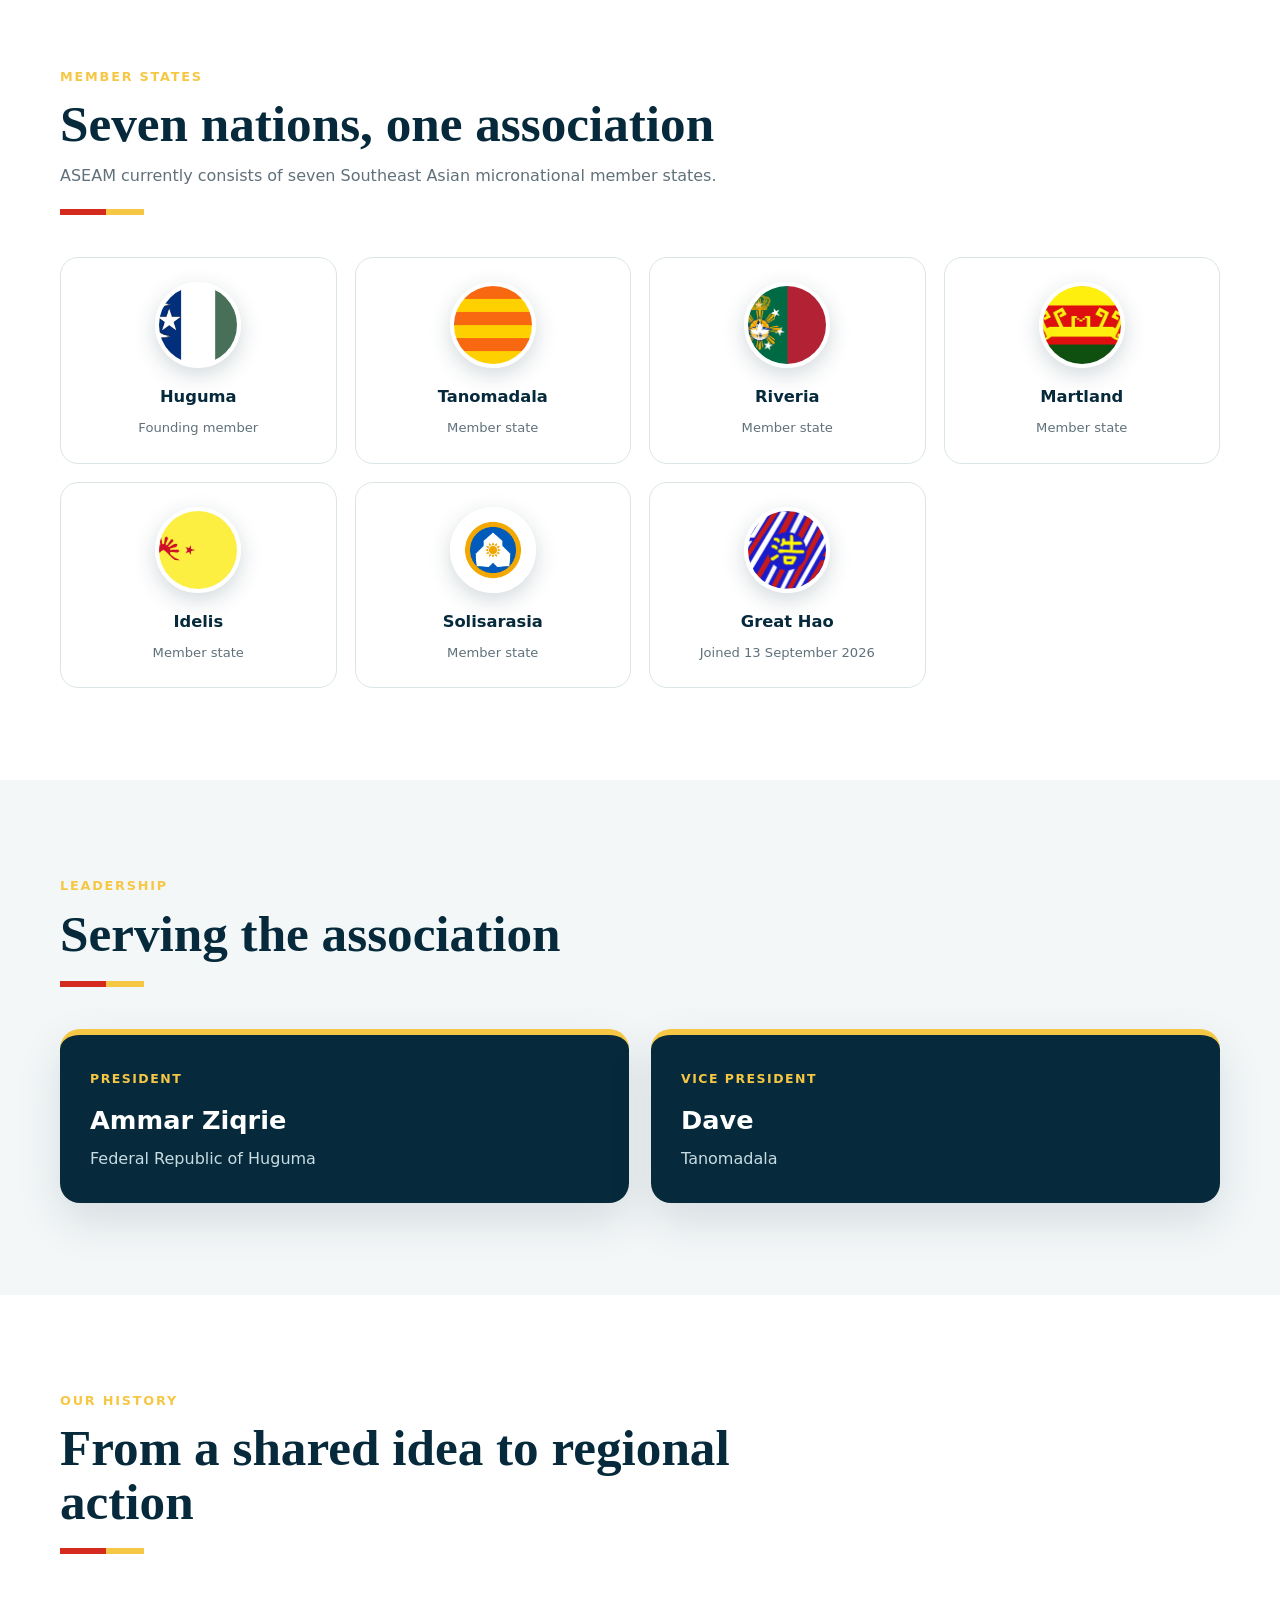
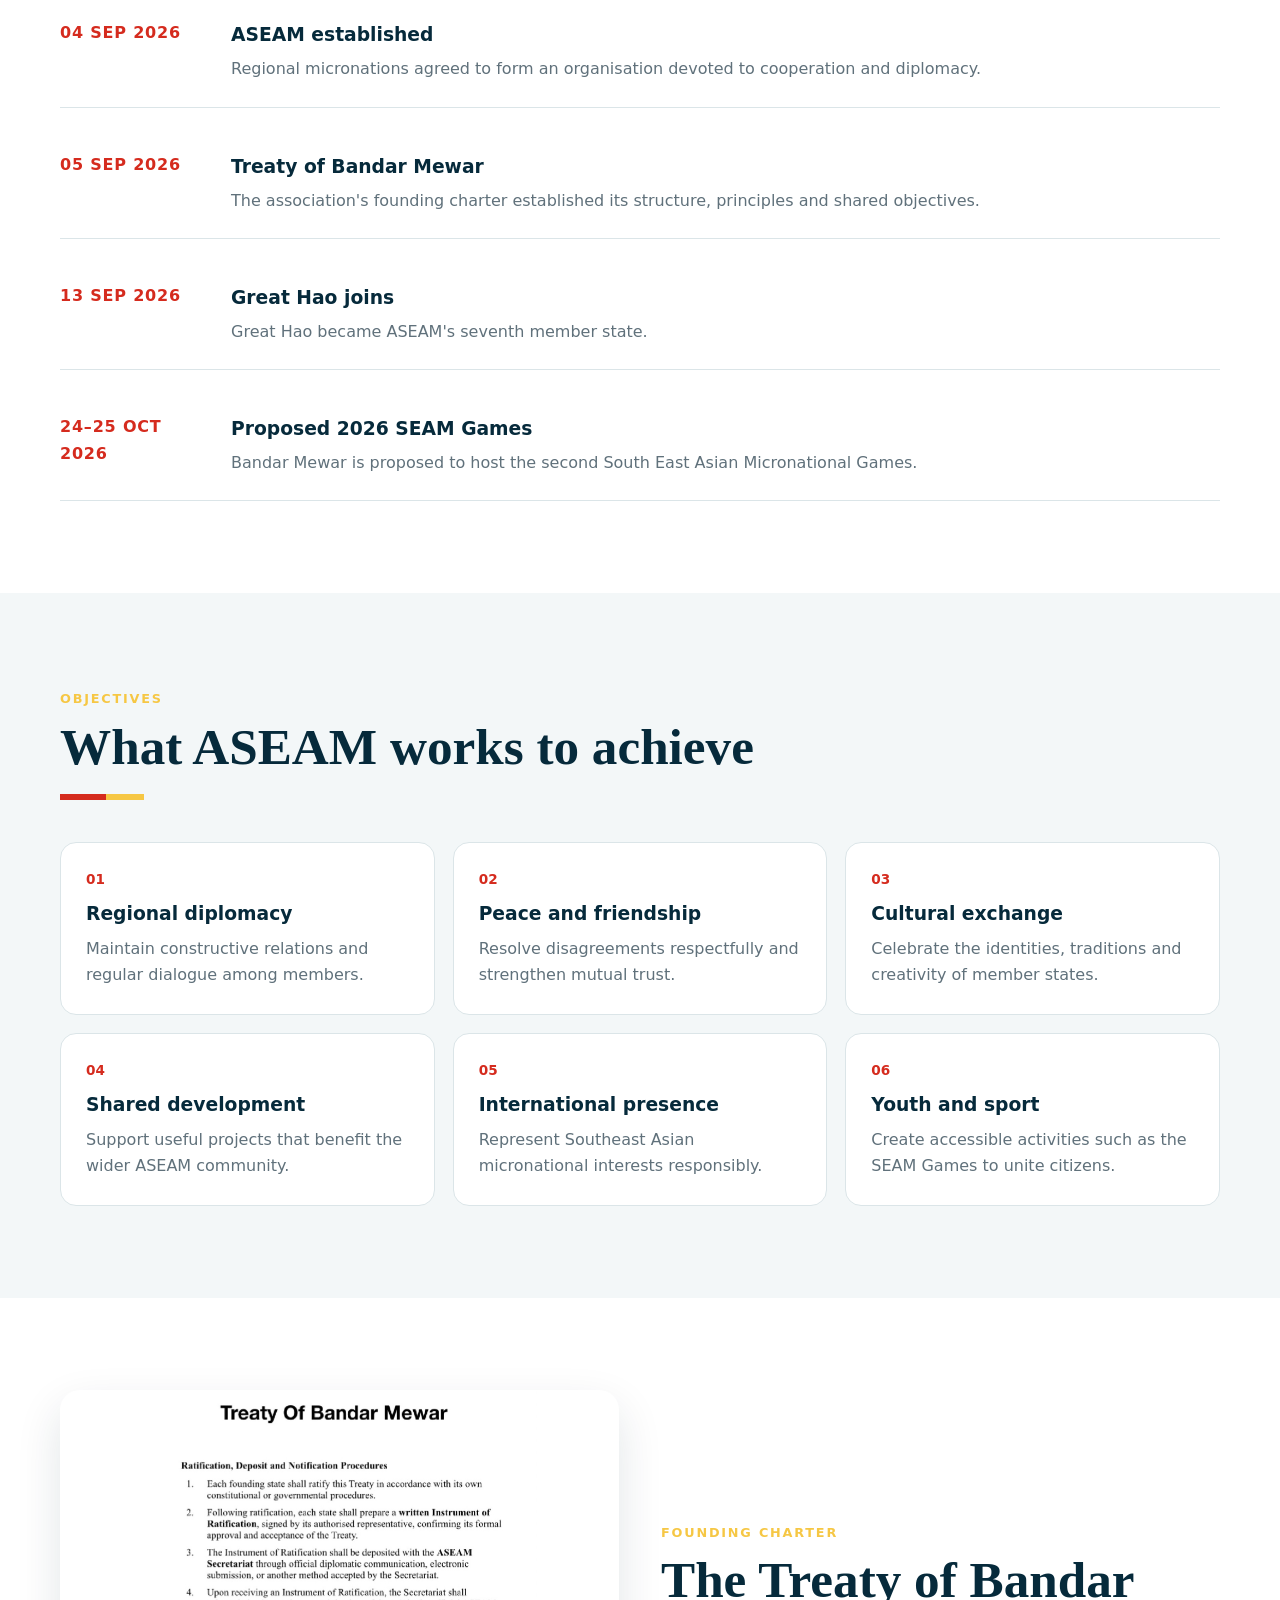
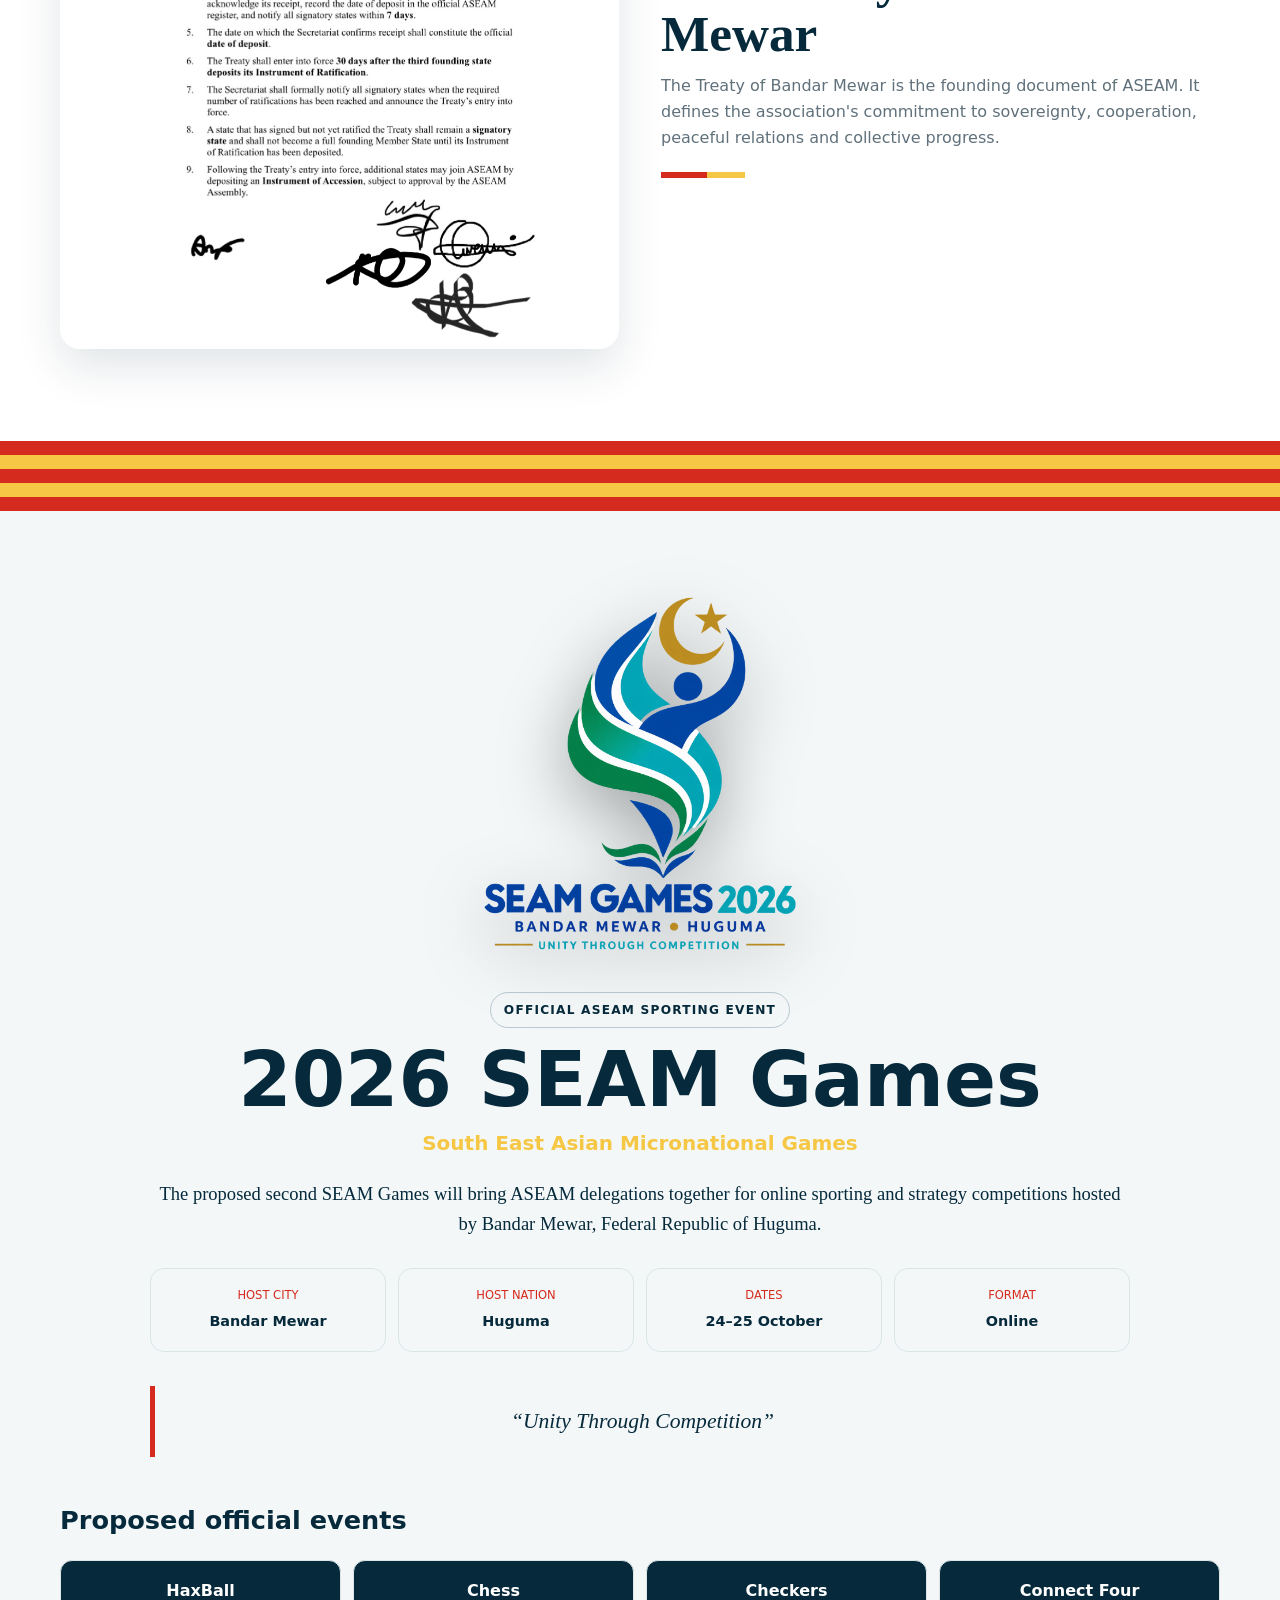
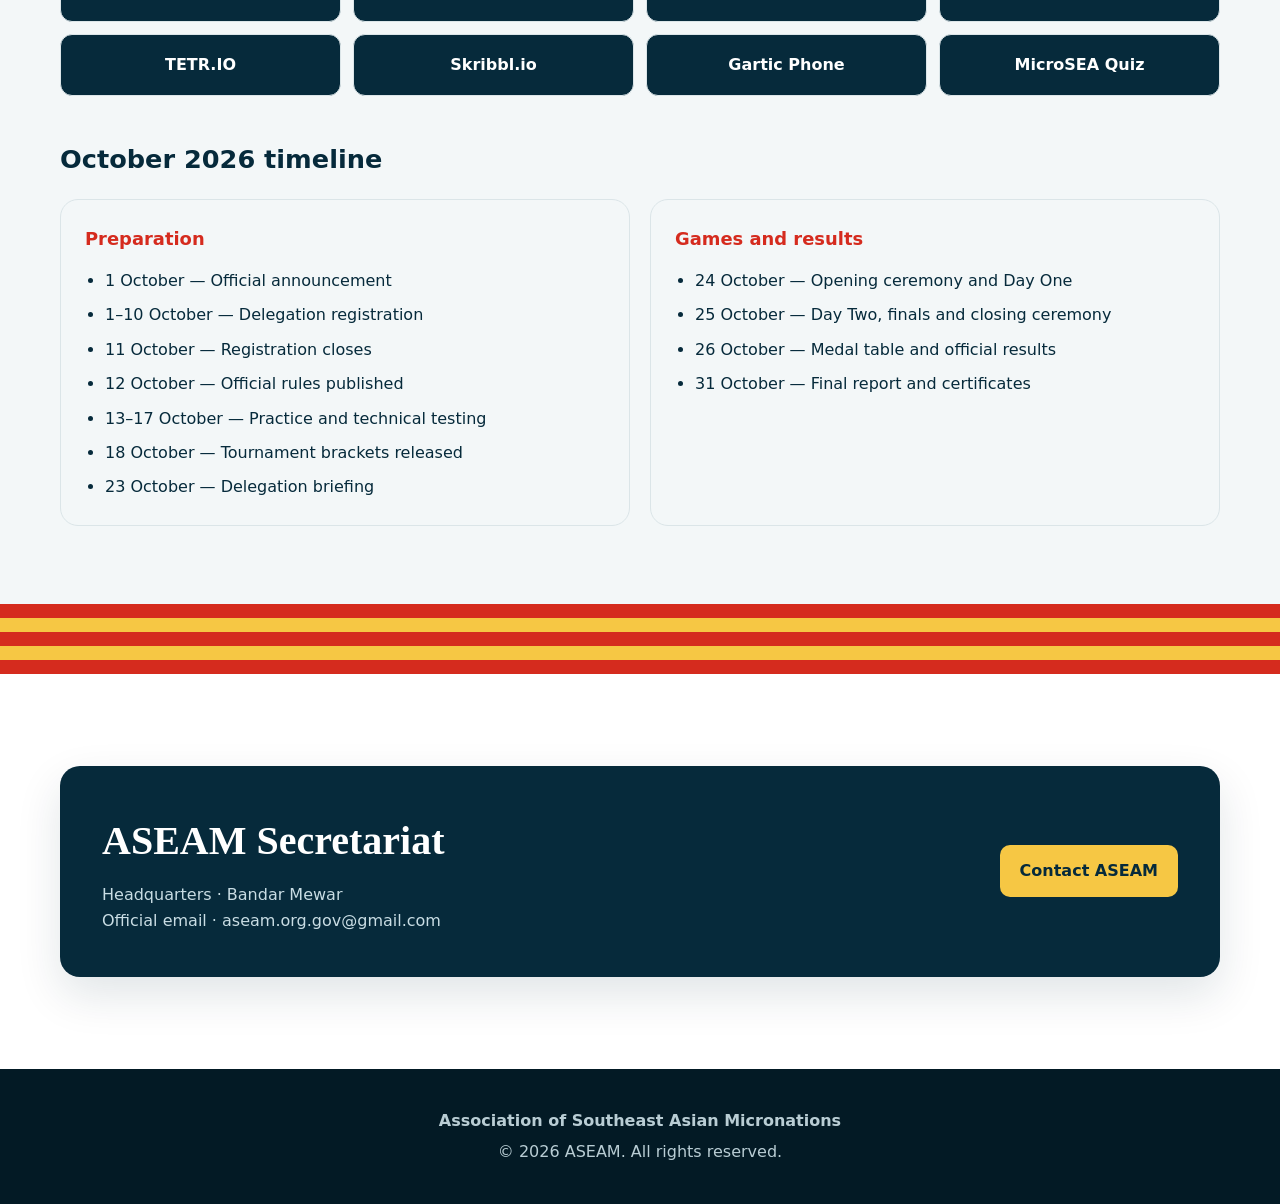
==== commit 38b8dc29: "Update index.html" ====
--- a/index.html
+++ b/index.html
@@ -6,8 +6,8 @@
   <meta name="description" content="Official website of the Association of Southeast Asian Micronations (ASEAM).">
   <meta name="theme-color" content="#062a3b">
   <title>ASEAM | Association of Southeast Asian Micronations</title>
-  <link rel="icon" type="image/png" href="IMG_1928.png">
-  <link rel="apple-touch-icon" href="IMG_1928.png">
+  <link rel="icon" type="image/png" href="IMG_1992.png">
+  <link rel="apple-touch-icon" href="IMG_1992.png">
   <style>
     :root {
       --navy: #062a3b;
@@ -234,7 +234,7 @@
   <header class="site-header">
     <div class="wrap nav-shell">
       <a class="brand" href="#home" aria-label="ASEAM home">
-        <img src="IMG_1928.png" alt="ASEAM emblem">
+        <img src="IMG_1992.png" alt="ASEAM emblem">
         <div><strong>ASEAM</strong><span>ASSOCIATION OF SOUTHEAST ASIAN MICRONATIONS</span></div>
       </a>
       <button class="menu-toggle" type="button" aria-label="Open navigation" aria-expanded="false">☰</button>
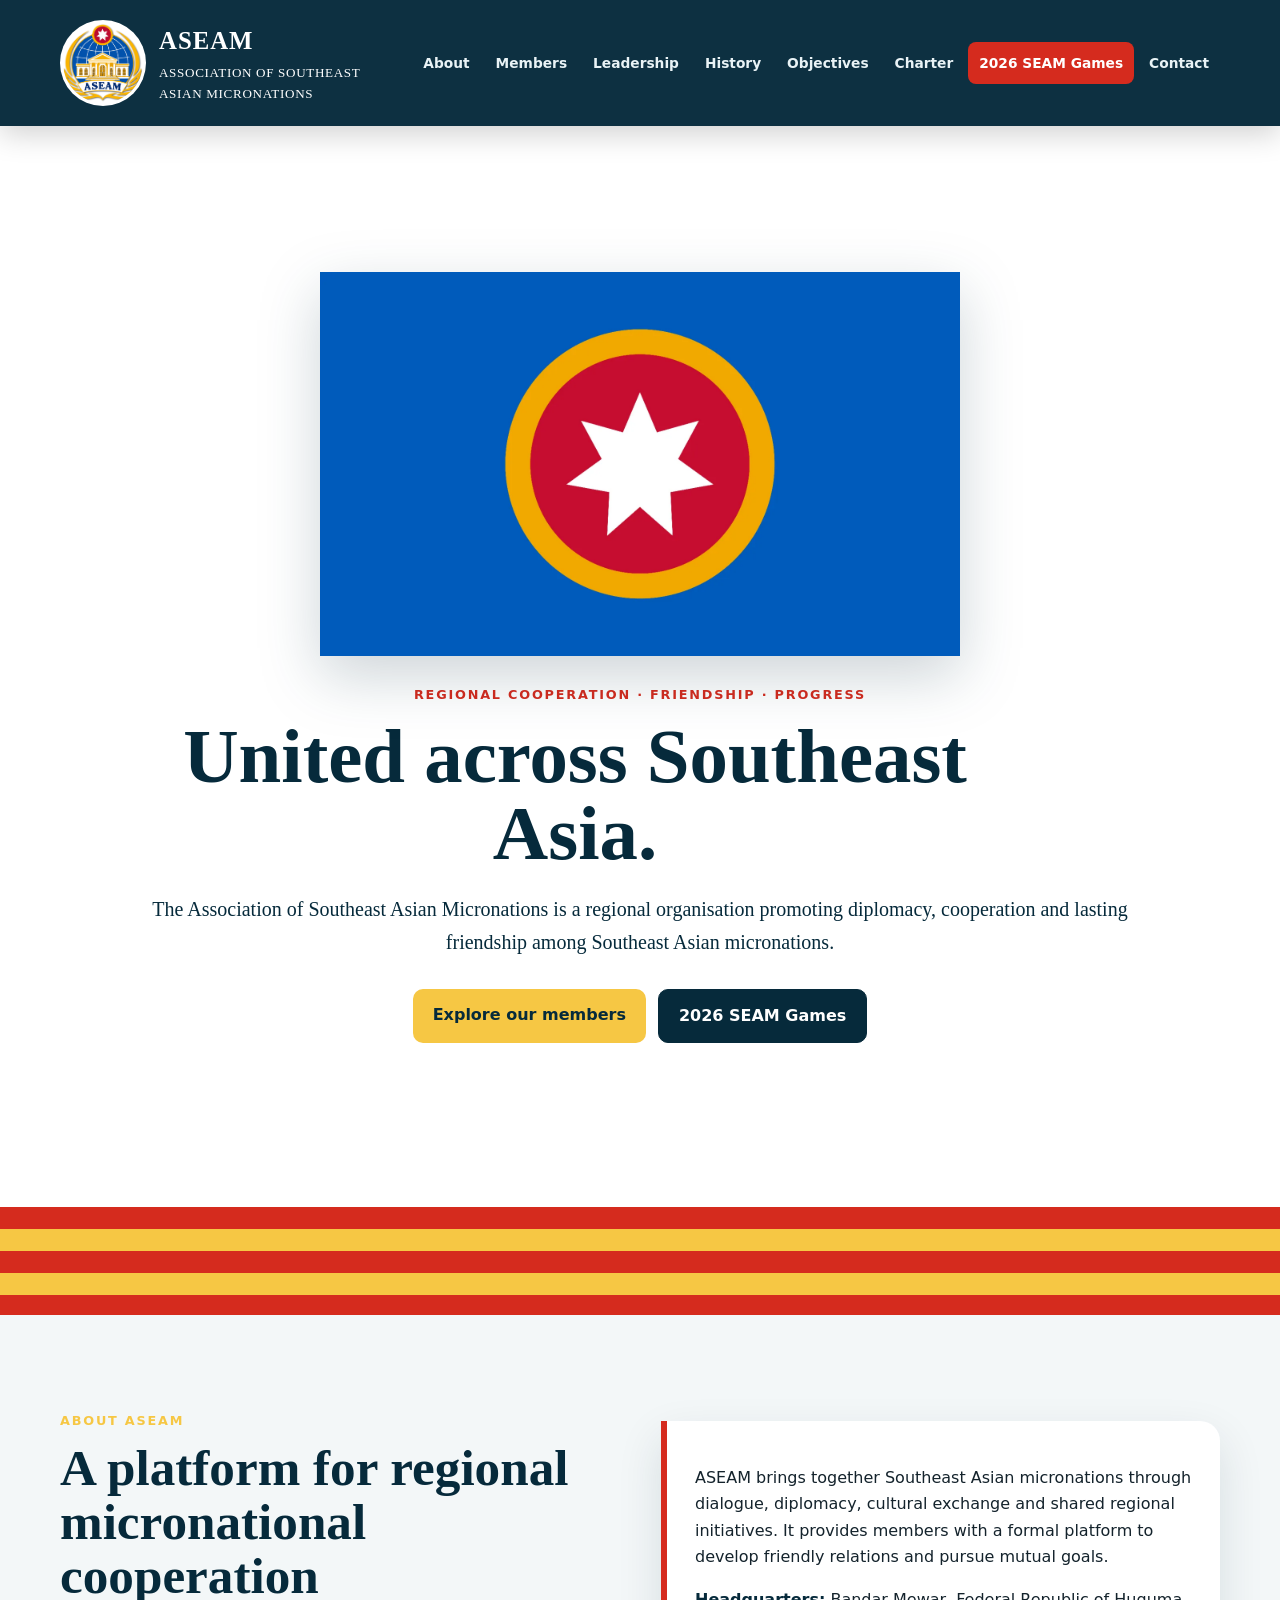
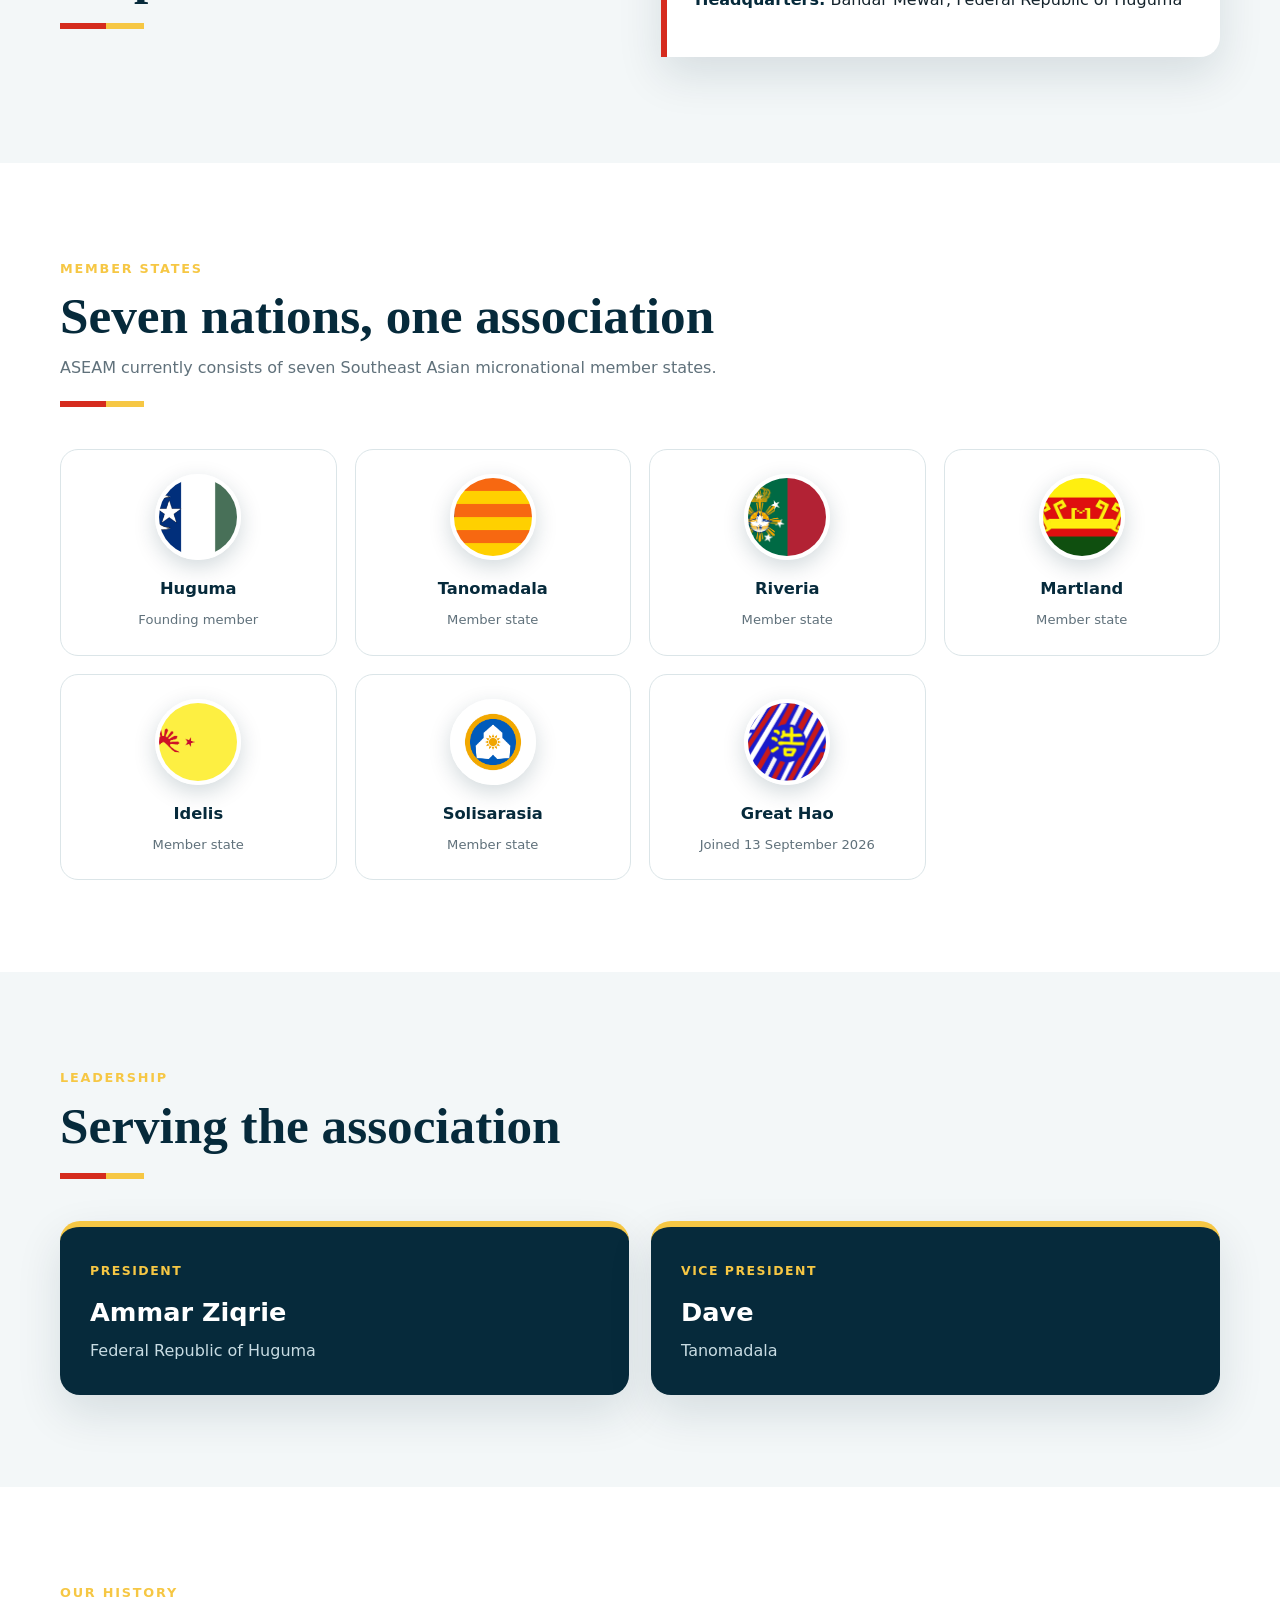
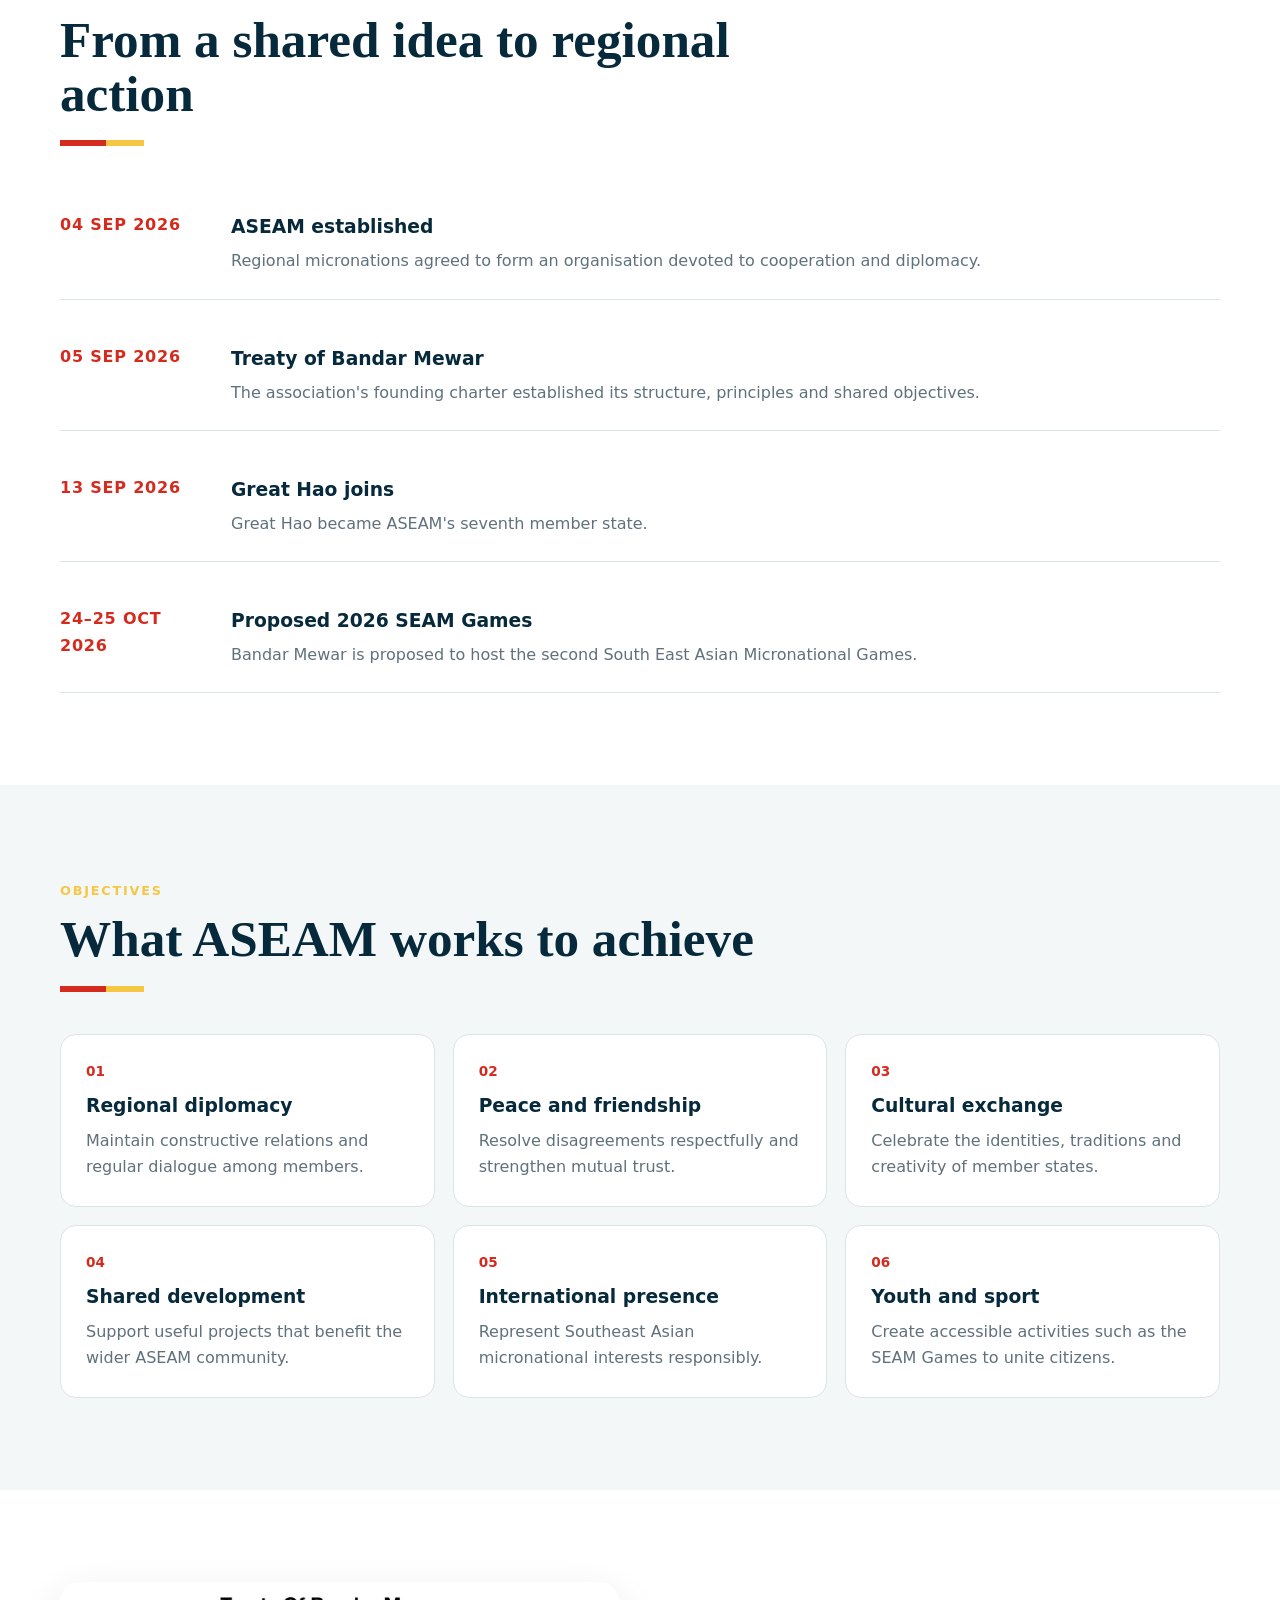
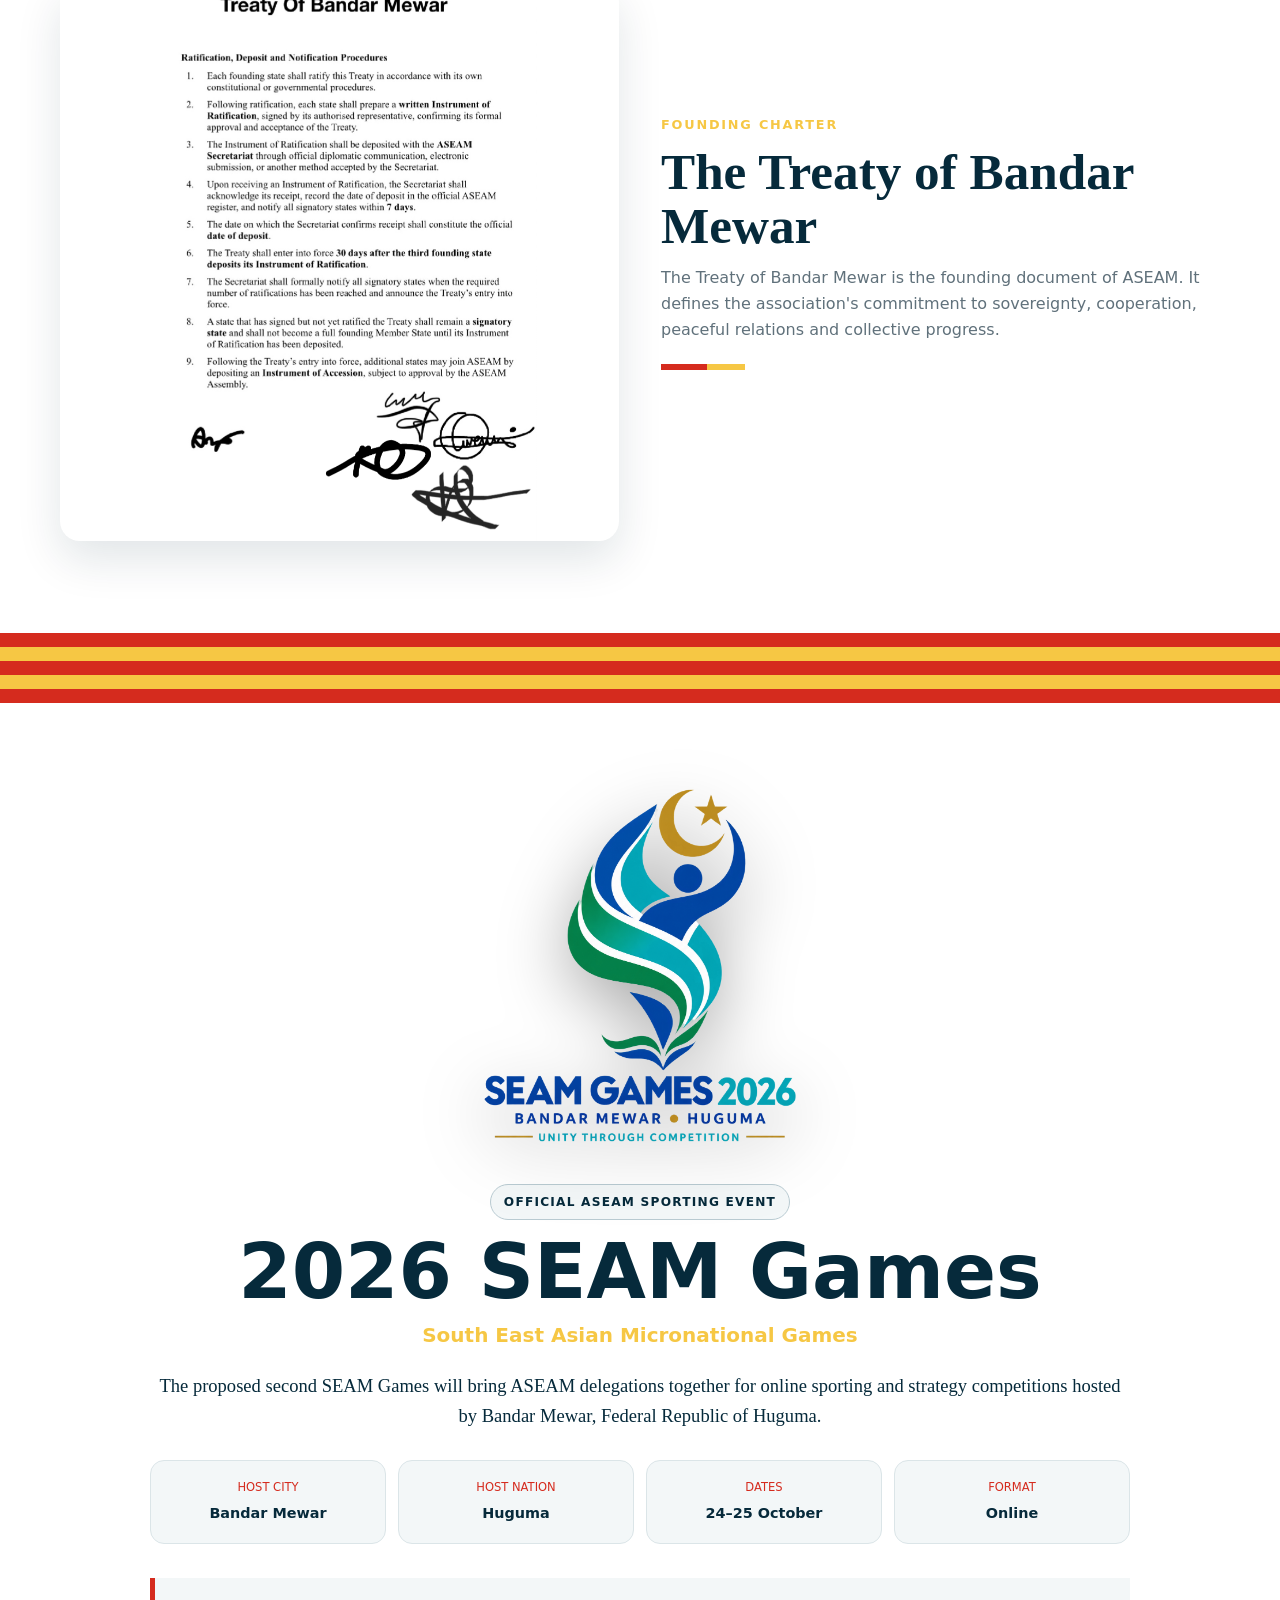
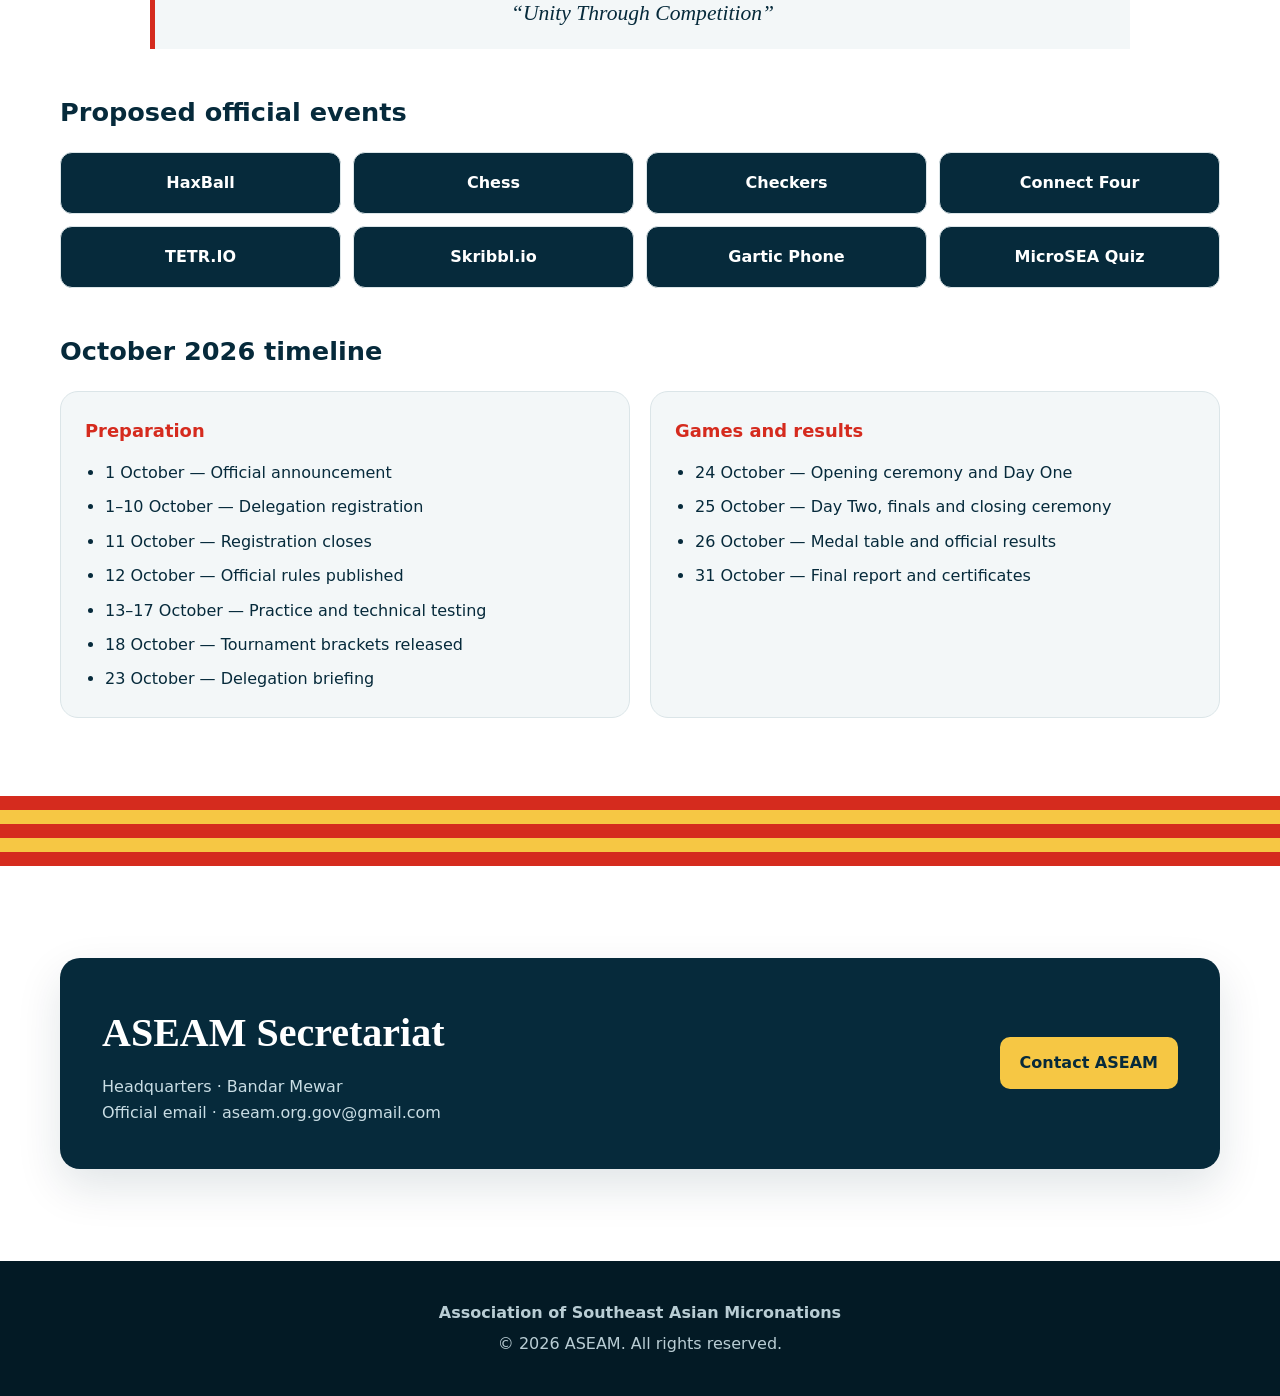
==== commit b6e71b1a: "Update index.html" ====
--- a/index.html
+++ b/index.html
@@ -26,7 +26,7 @@
     }
 
     * { box-sizing: border-box; }
-    html { scroll-behavior: smooth; scroll-padding-top: 92px; }
+    html { scroll-behavior: smooth; scroll-padding-top: 140px; }
     body {
       margin: 0;
       color: var(--ink);
@@ -56,7 +56,7 @@
       justify-content: space-between;
       gap: 24px;
     }
-    .brand { display: flex; align-items: center; gap: 13px; text-decoration: none; }
+    .brand { display: flex; flex: 0 1 auto; min-width: 0; align-items: center; gap: 13px; text-decoration: none; }
     .brand img {
       width: 86px;
       height: 86px;
@@ -67,7 +67,7 @@
     }
     .brand strong { display: block; font-family: Georgia, serif; font-size: 1.55rem; letter-spacing: .04em; }
     .brand span { display: block; color: #fff; font-family: Georgia, serif; font-size: .82rem; letter-spacing: .05em; }
-    .nav-links { display: flex; align-items: center; gap: 4px; }
+    .nav-links { display: flex; flex-shrink: 0; align-items: center; gap: 4px; }
     .nav-links a {
       padding: 10px 11px;
       border-radius: 8px;
@@ -109,7 +109,7 @@
     .btn { display: inline-block; padding: 13px 20px; border-radius: 10px; font-weight: 800; text-decoration: none; }
     .btn-primary { color: var(--navy); background: var(--yellow); }
     .btn-secondary { color: #fff; background: var(--navy); border: 1px solid var(--navy); }
-    .hero-seal { width: min(320px, 76vw); margin: auto; filter: drop-shadow(0 20px 30px rgba(6,42,59,.20)); }
+    .hero-flag { width: min(640px, 90vw); height: auto; margin: auto; filter: drop-shadow(0 20px 30px rgba(6,42,59,.20)); }
     .regional-stripes {
       height: 108px;
       background: repeating-linear-gradient(to bottom, var(--red) 0 22px, var(--yellow) 22px 44px);
@@ -151,7 +151,7 @@
     .objective p { margin: 0; color: var(--muted); }
     .charter-image { border-radius: var(--radius); box-shadow: var(--shadow); }
 
-    .games-section { color: var(--navy); background: #fff; }
+    main section.games-section { color: var(--navy); background: #fff; }
     .games-section::before, .games-section::after {
       content: "";
       display: block;
@@ -187,7 +187,7 @@
     footer { padding: 34px 0; color: #b9cdd4; background: #031a25; text-align: center; }
     footer p { margin: 5px 0; }
 
-    @media (max-width: 980px) {
+    @media (max-width: 1180px) {
       .menu-toggle { display: grid; place-items: center; }
       .nav-links {
         position: absolute;
@@ -208,13 +208,14 @@
       .hero-grid { text-align: center; }
       .hero p { margin-inline: auto; }
       .hero-actions { justify-content: center; }
-      .hero-seal { max-width: 270px; }
+      .hero-flag { max-width: 560px; }
       .members-grid { grid-template-columns: repeat(3, 1fr); }
       .objective-grid { grid-template-columns: repeat(2, 1fr); }
       .games-copy { text-align: center; }
       .games-facts, .events-grid { grid-template-columns: repeat(2, 1fr); }
     }
     @media (max-width: 650px) {
+      html { scroll-padding-top: 100px; }
       .wrap { width: min(100% - 28px, 1160px); }
       .brand span { display: none; }
       .brand strong { font-size: 1rem; }
@@ -260,7 +261,7 @@
           <p>The Association of Southeast Asian Micronations is a regional organisation promoting diplomacy, cooperation and lasting friendship among Southeast Asian micronations.</p>
           <div class="hero-actions"><a class="btn btn-primary" href="#members">Explore our members</a><a class="btn btn-secondary" href="#games">2026 SEAM Games</a></div>
         </div>
-        <img class="hero-seal" src="IMG_1928.png" alt="ASEAM official emblem">
+        <img class="hero-flag" src="IMG_1928.png" alt="Flag of the Association of Southeast Asian Micronations">
       </div>
     </section>
     <div class="regional-stripes" aria-hidden="true"></div>
